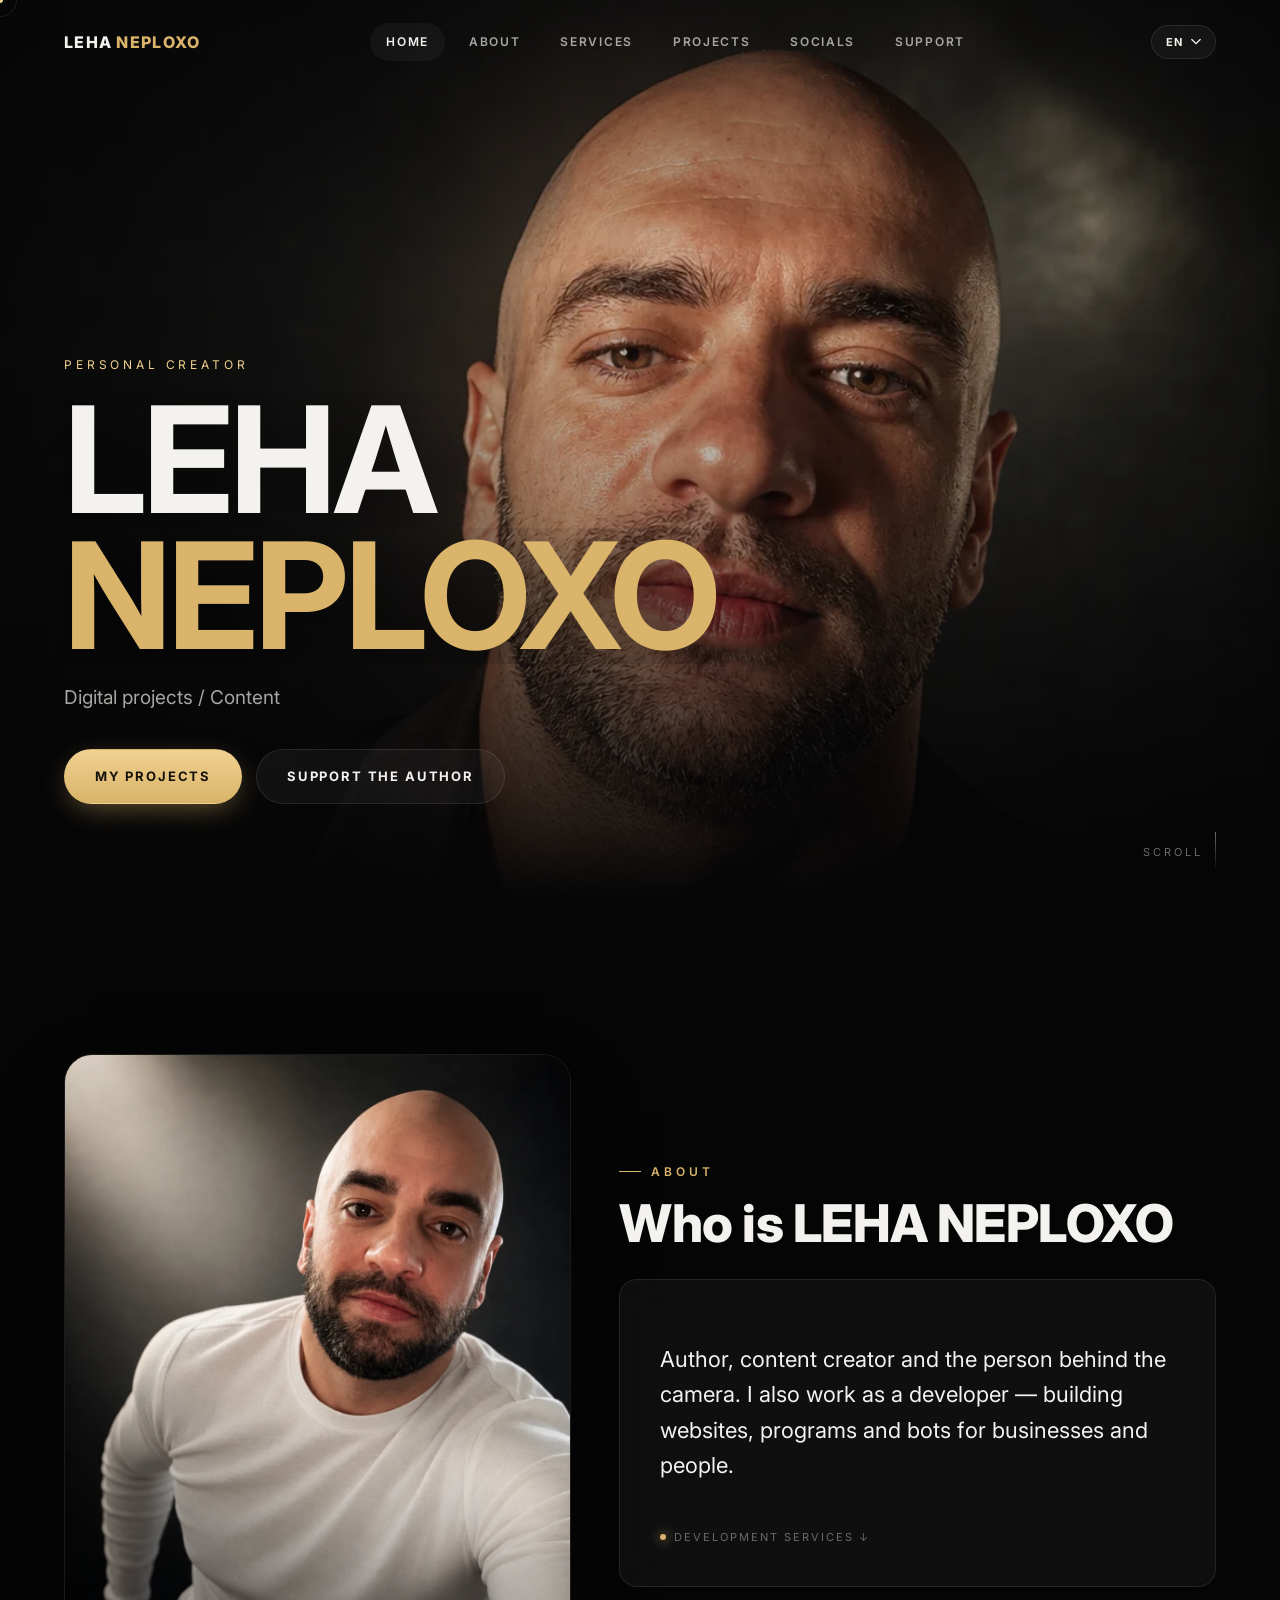
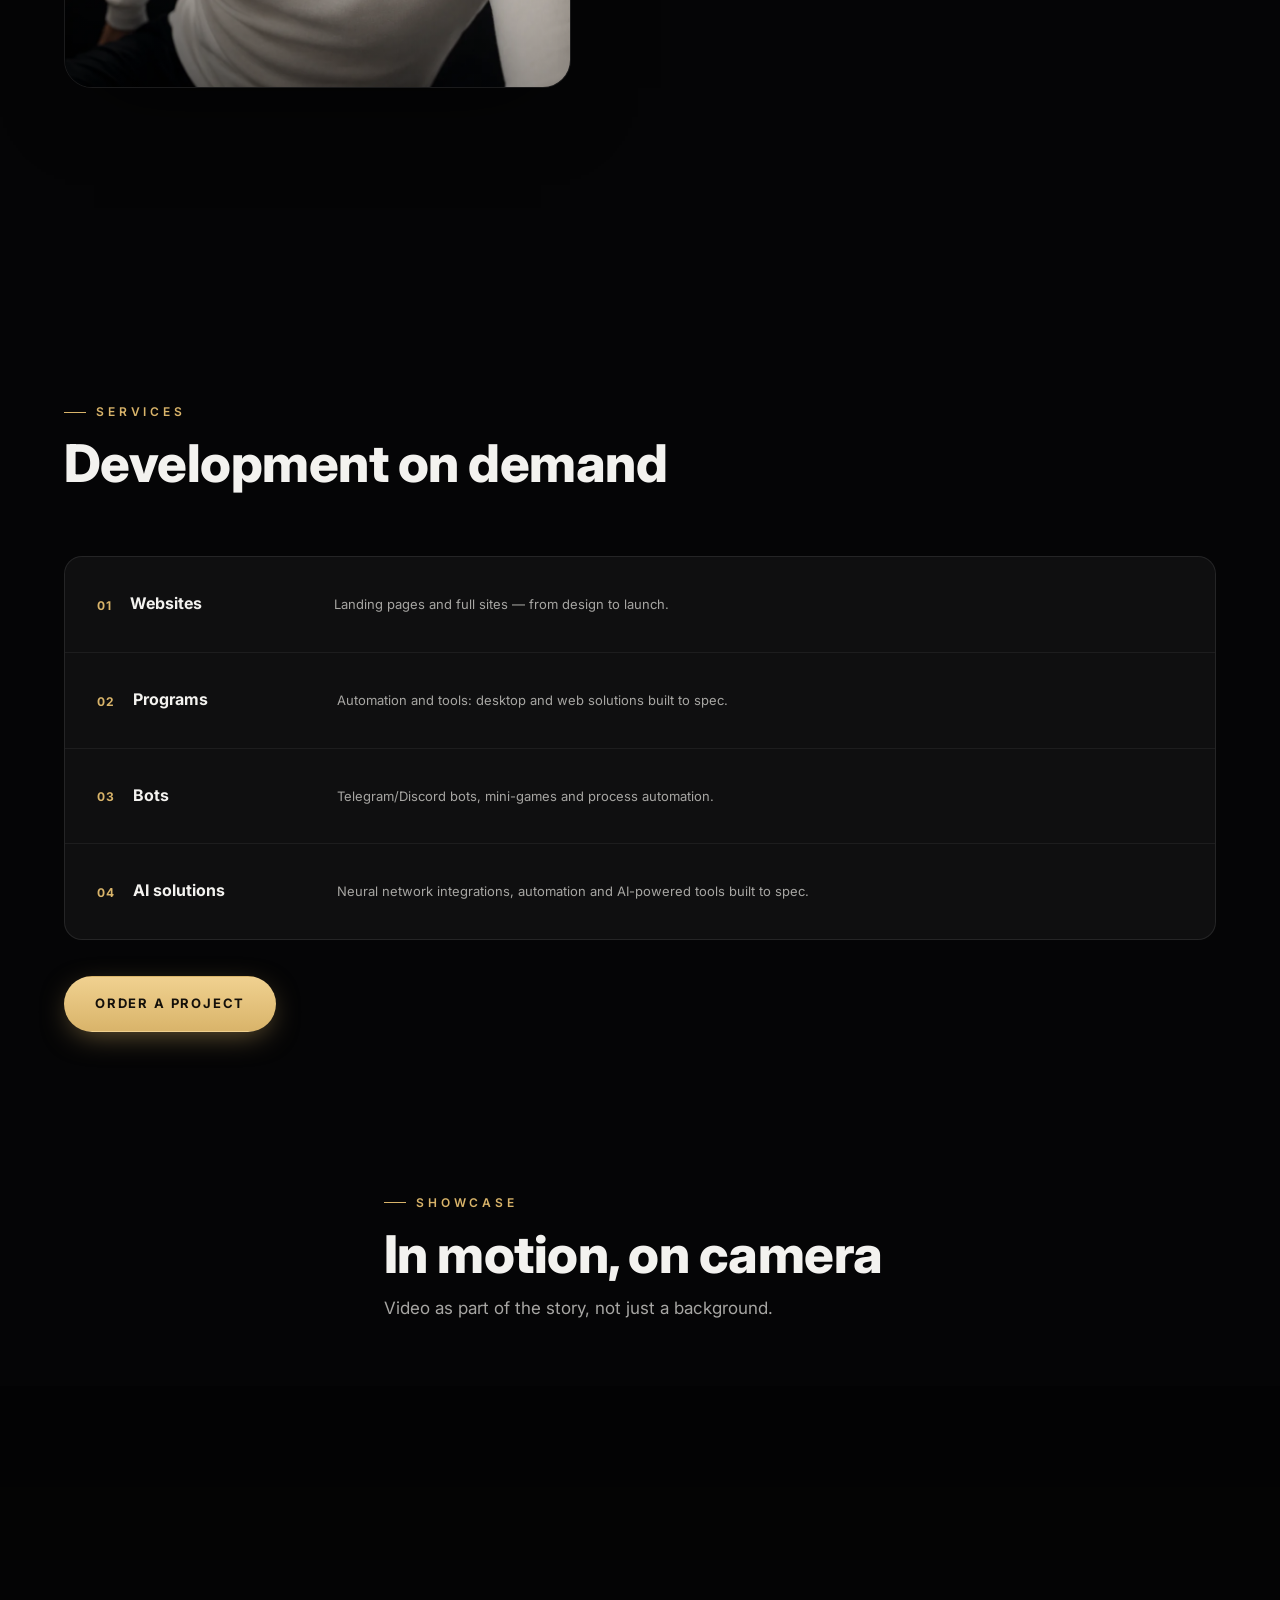
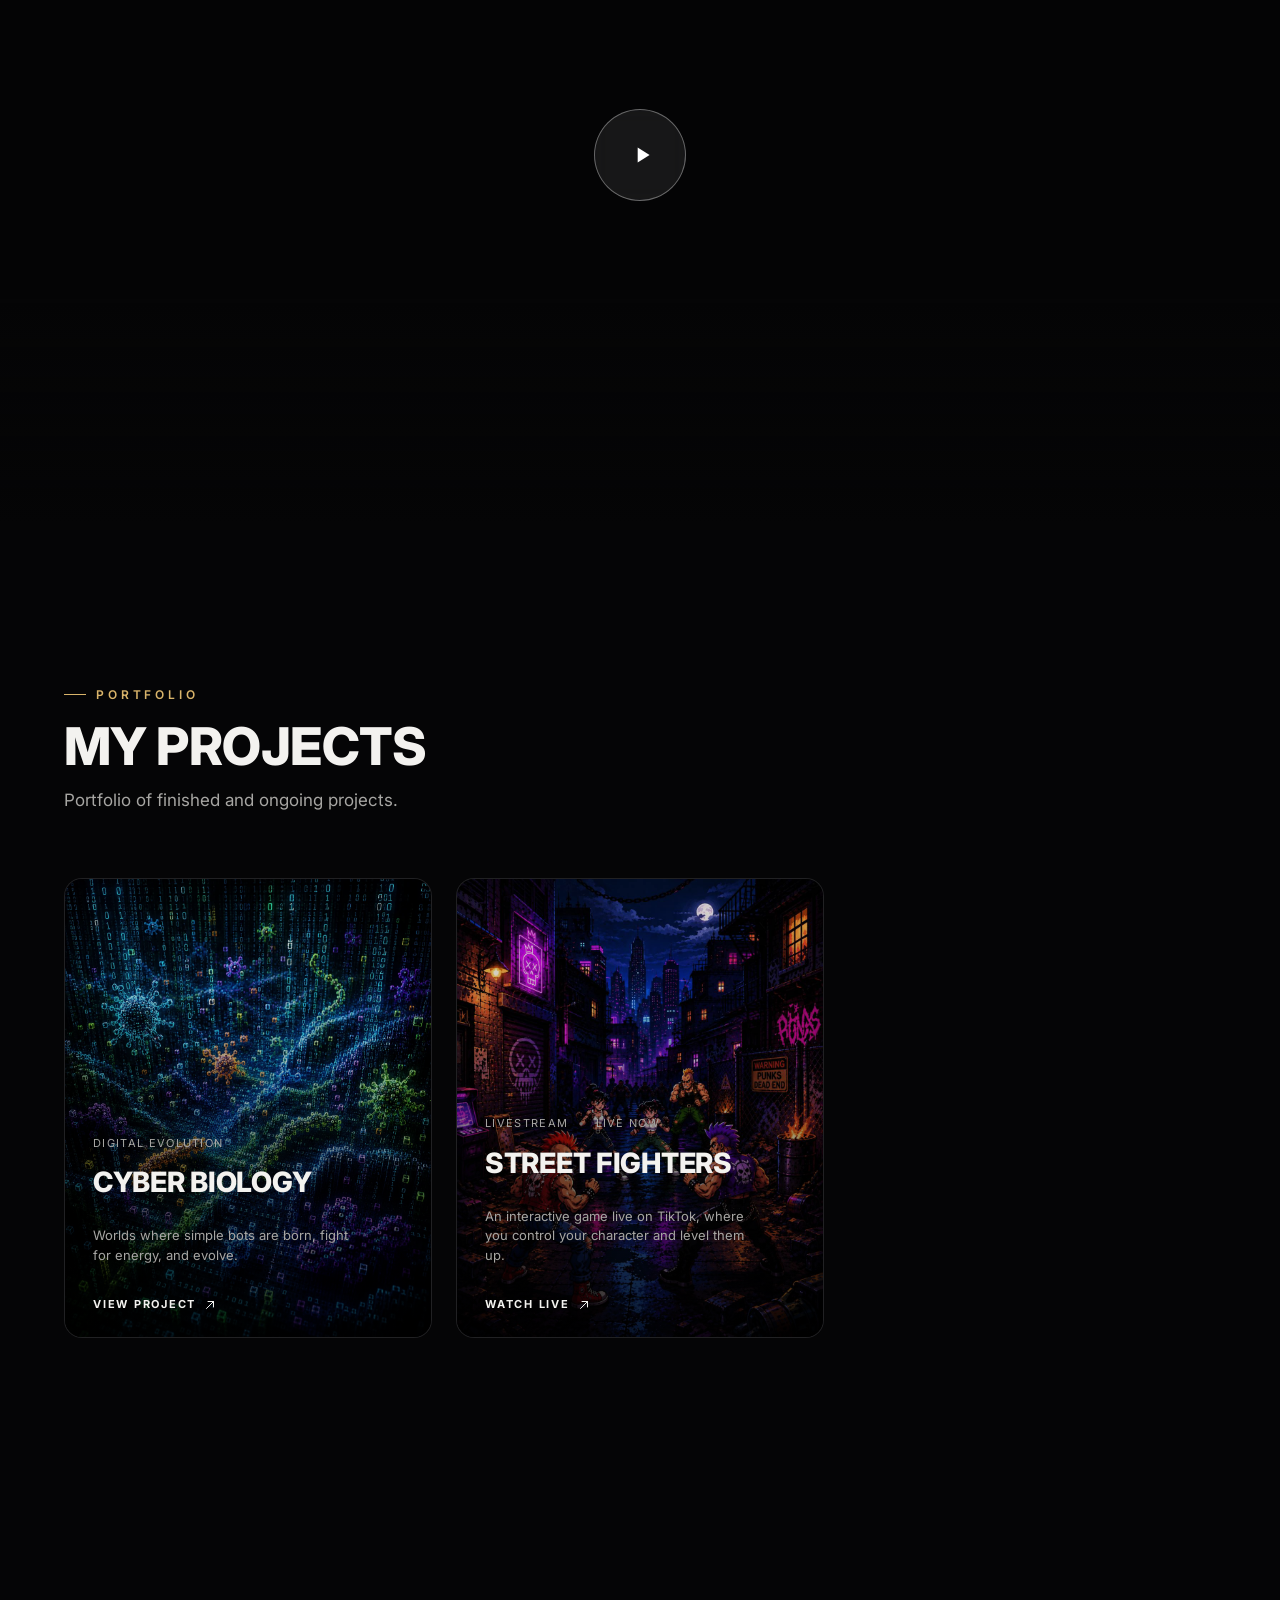
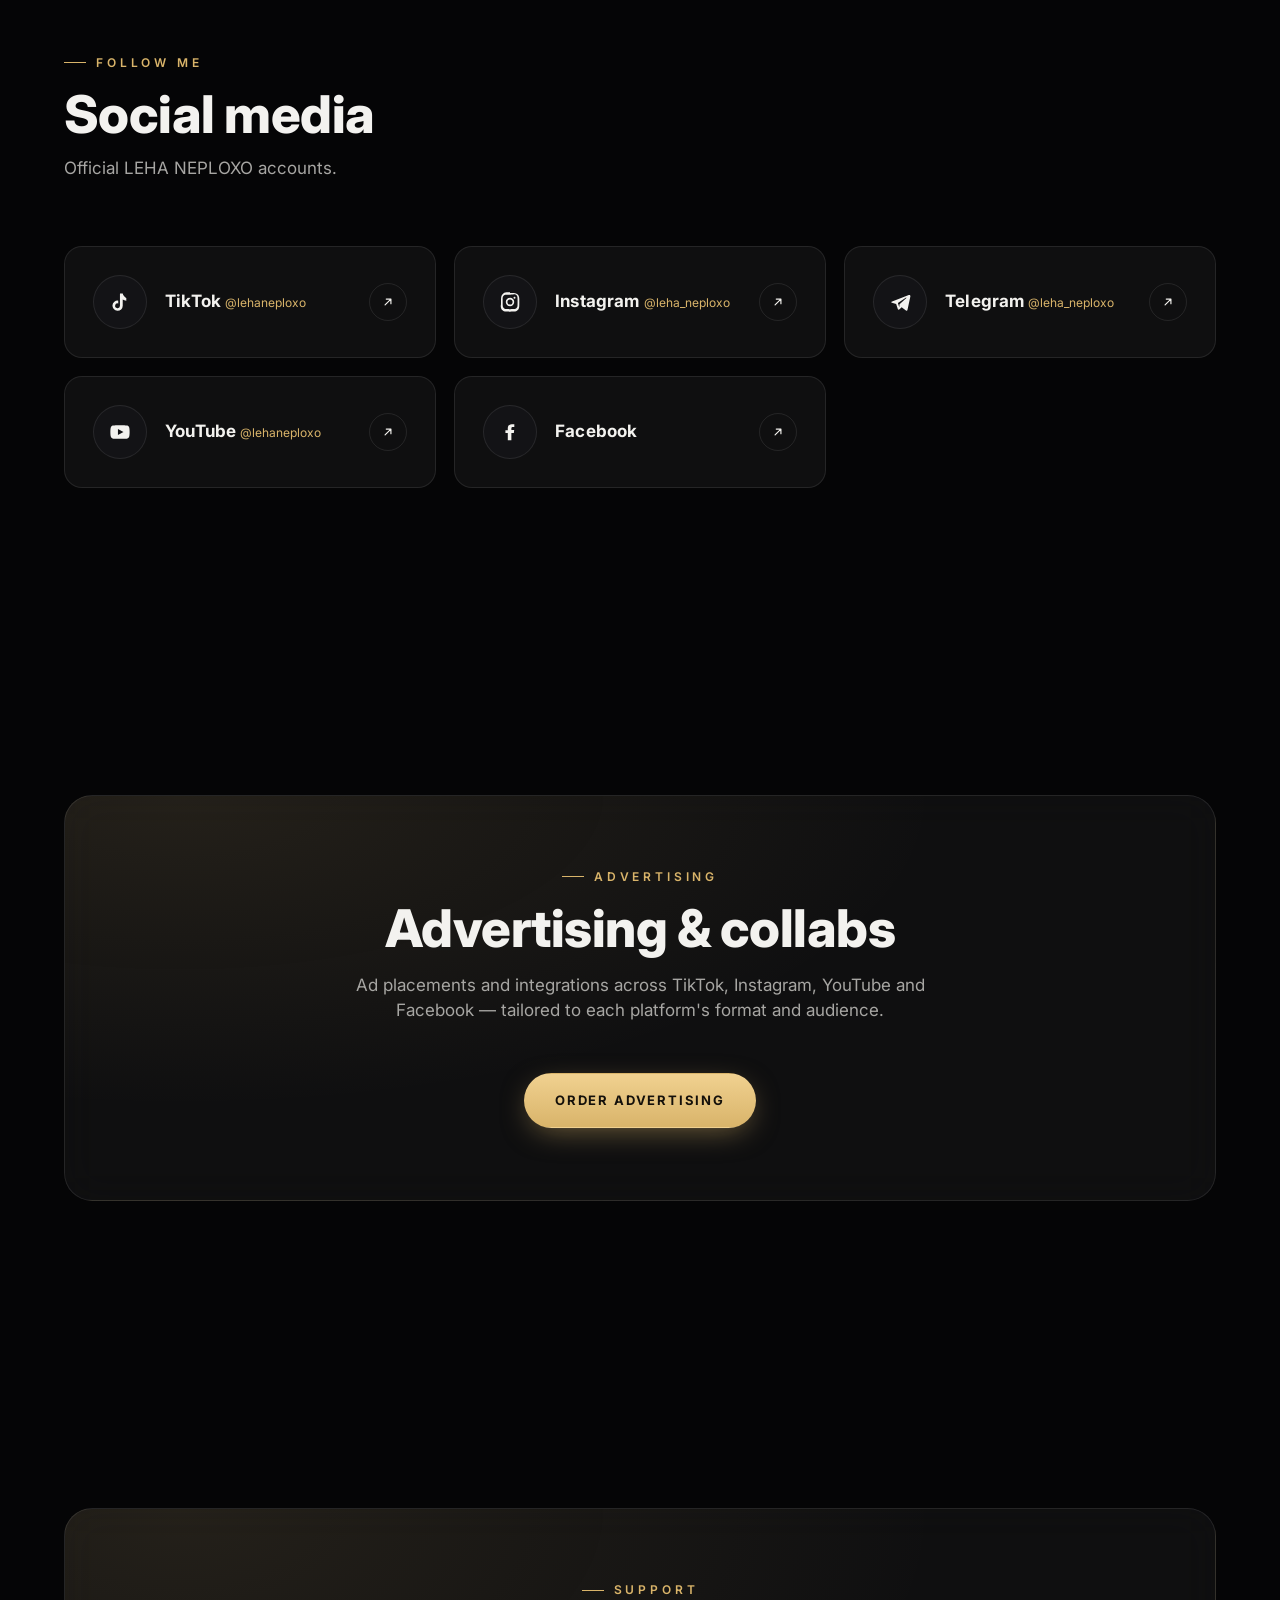
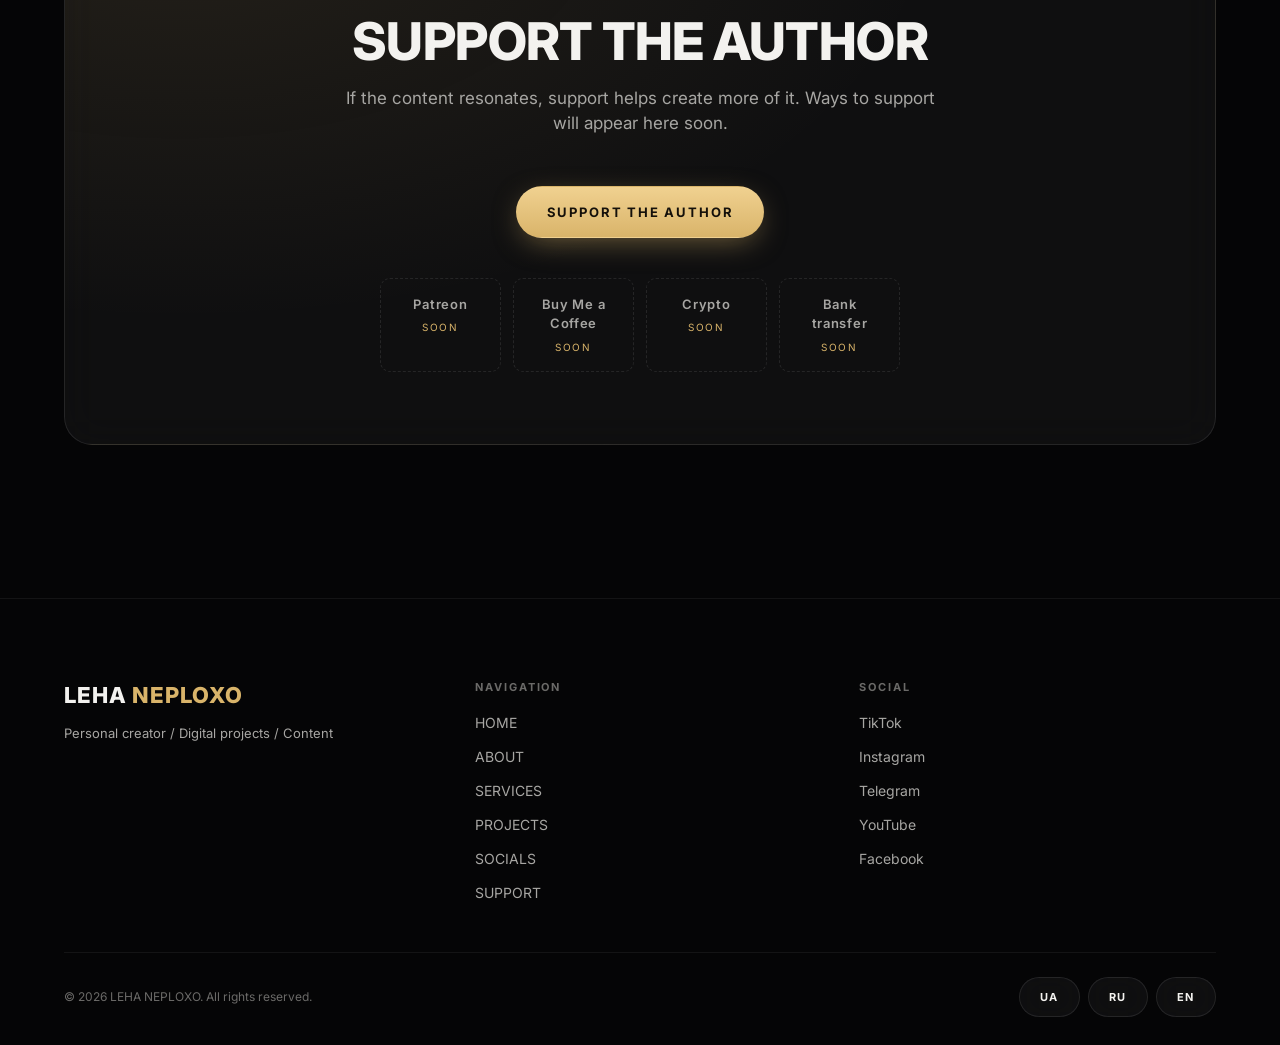
==== index.html @ 85ca8b2c "Add Facebook to socials, footer links, and advertising pitch Co-Authored-By: Claude Sonnet 5 <norepl" ====
<!DOCTYPE html>
<html lang="ru">
<head>
<meta charset="UTF-8">
<meta name="viewport" content="width=device-width, initial-scale=1, viewport-fit=cover">
<title>LEHA NEPLOXO — Personal creator & Web Developer</title>
<meta name="description" content="LEHA NEPLOXO — content creator and developer. Websites, programs, bots and AI solutions on demand.">
<meta name="theme-color" content="#050506">
<link rel="icon" href="data:image/svg+xml,%3Csvg xmlns='http://www.w3.org/2000/svg' viewBox='0 0 64 64'%3E%3Crect width='64' height='64' rx='14' fill='%23050506'/%3E%3Ctext x='32' y='42' font-family='Arial,sans-serif' font-weight='900' font-size='30' fill='%23d9b46a' text-anchor='middle'%3EL%3C/text%3E%3C/svg%3E">
<link rel="preconnect" href="https://fonts.googleapis.com">
<link rel="preconnect" href="https://fonts.gstatic.com" crossorigin>
<link rel="stylesheet" href="css/style.css">
</head>
<body class="no-scroll">

<div class="bg-ambient" aria-hidden="true"></div>
<div class="grain" aria-hidden="true"></div>

<div class="intro" aria-hidden="true">
  <div class="intro__mark">LEHA NEPLOXO</div>
  <div class="intro__tag" data-i18n="meta.introTag">Cinematic personal brand</div>
</div>

<div class="page-fade" aria-hidden="true"></div>

<!-- NAV -->
<header class="nav">
  <div class="wrap nav__row">
    <a href="#home" class="nav__logo">LEHA<span> </span><span style="color:var(--accent)">NEPLOXO</span></a>

    <nav class="nav__links" aria-label="Primary">
      <a href="#home" data-i18n="nav.home">HOME</a>
      <a href="#about" data-i18n="nav.about">ABOUT</a>
      <a href="#services" data-i18n="nav.services">SERVICES</a>
      <a href="#projects" data-i18n="nav.projects">PROJECTS</a>
      <a href="#socials" data-i18n="nav.socials">SOCIALS</a>
      <a href="#support" data-i18n="nav.support">SUPPORT</a>
    </nav>

    <div class="nav__right">
      <div class="lang-switch">
        <button class="lang-switch__btn" type="button" aria-haspopup="true">
          <span data-lang-current>RU</span>
          <svg viewBox="0 0 12 8" fill="none"><path d="M1 1l5 5 5-5" stroke="currentColor" stroke-width="1.6" stroke-linecap="round"/></svg>
        </button>
        <div class="lang-switch__menu" role="menu">
          <button type="button" data-lang="ua" role="menuitem">UA — Українська</button>
          <button type="button" data-lang="ru" role="menuitem">RU — Русский</button>
          <button type="button" data-lang="en" role="menuitem">EN — English</button>
        </div>
      </div>
      <button class="burger" type="button" aria-label="Menu" aria-expanded="false">
        <span></span><span></span><span></span>
      </button>
    </div>
  </div>
</header>

<!-- MOBILE MENU -->
<div class="mmenu" aria-hidden="true">
  <nav class="mmenu__links" aria-label="Mobile">
    <a href="#home" data-i18n="nav.home">HOME</a>
    <a href="#about" data-i18n="nav.about">ABOUT</a>
    <a href="#services" data-i18n="nav.services">SERVICES</a>
    <a href="#projects" data-i18n="nav.projects">PROJECTS</a>
    <a href="#socials" data-i18n="nav.socials">SOCIALS</a>
    <a href="#support" data-i18n="nav.support">SUPPORT</a>
  </nav>
  <div class="mmenu__foot">
    <button type="button" class="btn btn--ghost btn--sm" data-lang="ua">UA</button>
    <button type="button" class="btn btn--ghost btn--sm" data-lang="ru">RU</button>
    <button type="button" class="btn btn--ghost btn--sm" data-lang="en">EN</button>
  </div>
</div>

<main>

  <!-- HERO -->
  <section class="hero" id="home">
    <div class="hero__media">
      <img src="assets/img/portrait-hero.webp" alt="" data-i18n-attr="alt:hero.alt">
      <video data-bgvideo muted loop playsinline autoplay preload="auto" poster="assets/img/portrait-hero.webp">
        <source src="assets/video/hero-loop.mp4" type="video/mp4">
      </video>
      <div class="hero__scrim"></div>
    </div>
    <div class="hero__content wrap">
      <div class="hero__kicker" data-i18n="hero.kicker">Personal creator</div>
      <h1 class="hero__title">
        <span><b>LEHA</b></span><span><b>NEPLOXO</b></span>
      </h1>
      <p class="hero__subtitle" data-i18n="hero.subtitle">Digital projects / Content</p>
      <div class="hero__cta">
        <a href="#projects" class="btn btn--primary" data-i18n="hero.cta.primary">MY PROJECTS</a>
        <a href="#support" class="btn btn--ghost" data-i18n="hero.cta.secondary">SUPPORT THE AUTHOR</a>
      </div>
    </div>
    <div class="hero__scroll"><span data-i18n="hero.scroll">Scroll</span><i></i></div>
  </section>

  <!-- ABOUT -->
  <section class="section" id="about">
    <div class="wrap about__grid">
      <div class="about__frame" data-reveal="scale">
        <div class="about__glow" aria-hidden="true"></div>
        <img src="assets/img/portrait-about.webp" alt="" data-i18n-attr="alt:about.alt" loading="lazy">
      </div>
      <div data-reveal style="transition-delay:120ms">
        <div class="eyebrow" data-i18n="about.label">ABOUT</div>
        <h2 class="section-title" data-i18n="about.title">Who is LEHA NEPLOXO</h2>
        <div class="about__panel" style="margin-top:28px">
          <p class="about__intro" data-i18n="about.intro">—</p>
          <a class="about__note" href="#services" data-i18n="about.note">Development services ↓</a>
        </div>
      </div>
    </div>
  </section>

  <!-- SERVICES -->
  <section class="section" id="services">
    <div class="wrap">
      <div class="section-head" data-reveal>
        <div class="eyebrow" data-i18n="services.label">SERVICES</div>
        <h2 class="section-title" data-i18n="services.title">Development on demand</h2>
      </div>
      <div class="services__list" data-reveal>

        <div class="svc-row">
          <span class="svc-row__num">01</span>
          <div class="svc-row__body">
            <div class="svc-row__title" data-i18n="services.card1.title">Websites</div>
            <p class="svc-row__desc" data-i18n="services.card1.desc">Landing pages and full sites — from design to launch.</p>
          </div>
        </div>

        <div class="svc-row">
          <span class="svc-row__num">02</span>
          <div class="svc-row__body">
            <div class="svc-row__title" data-i18n="services.card2.title">Programs</div>
            <p class="svc-row__desc" data-i18n="services.card2.desc">Automation and tools: desktop and web solutions built to spec.</p>
          </div>
        </div>

        <div class="svc-row">
          <span class="svc-row__num">03</span>
          <div class="svc-row__body">
            <div class="svc-row__title" data-i18n="services.card3.title">Bots</div>
            <p class="svc-row__desc" data-i18n="services.card3.desc">Telegram/Discord bots, mini-games and process automation.</p>
          </div>
        </div>

        <div class="svc-row">
          <span class="svc-row__num">04</span>
          <div class="svc-row__body">
            <div class="svc-row__title" data-i18n="services.card4.title">AI solutions</div>
            <p class="svc-row__desc" data-i18n="services.card4.desc">Neural network integrations, automation and AI-powered tools built to spec.</p>
          </div>
        </div>

      </div>
      <div class="services__cta" data-reveal style="transition-delay:100ms">
        <a class="btn btn--primary" href="https://t.me/Alexseievitsh" target="_blank" rel="noopener" data-i18n="services.cta">Order a project</a>
      </div>
    </div>
  </section>

  <!-- SHOWCASE -->
  <section class="section showcase">
    <div class="wrap section-head" data-reveal>
      <div class="eyebrow" data-i18n="showcase.label">SHOWCASE</div>
      <h2 class="section-title" data-i18n="showcase.title">In motion, on camera</h2>
      <p class="section-sub" data-i18n="showcase.sub">Video as part of the story, not just a background.</p>
    </div>
    <div class="showcase__stage" data-reveal="scale">
      <video data-bgvideo muted loop playsinline autoplay preload="auto" poster="assets/img/lifestyle-car.webp">
        <source src="assets/video/showcase.mp4" type="video/mp4">
      </video>
      <div class="showcase__scrim"></div>
      <button class="showcase__play" type="button" data-open-video="assets/video/showcase.mp4" aria-label="Play fullscreen">
        <svg viewBox="0 0 24 24"><path d="M8 5v14l11-7z"/></svg>
      </button>
    </div>
  </section>

  <!-- PROJECTS -->
  <section class="section" id="projects">
    <div class="wrap">
      <div class="section-head" data-reveal>
        <div class="eyebrow" data-i18n="projects.label">PORTFOLIO</div>
        <h2 class="section-title" data-i18n="projects.title">MY PROJECTS</h2>
        <p class="section-sub" data-i18n="projects.sub">Space for projects that will appear here soon.</p>
      </div>
      <div class="projects__grid" data-projects-grid></div>
    </div>
  </section>

  <!-- SOCIALS -->
  <section class="section" id="socials">
    <div class="wrap">
      <div class="section-head" data-reveal>
        <div class="eyebrow" data-i18n="socials.label">FOLLOW ME</div>
        <h2 class="section-title" data-i18n="socials.title">Social media</h2>
        <p class="section-sub" data-i18n="socials.sub">Official LEHA NEPLOXO accounts.</p>
      </div>
      <div class="socials__grid">

        <a class="scard" href="https://www.tiktok.com/@lehaneploxo" target="_blank" rel="noopener" data-reveal data-cursor-hover>
          <span class="scard__icon">
            <svg viewBox="0 0 24 24"><path d="M16.6 5.82c-.9-.78-1.5-1.9-1.63-3.13h-3.02v13.4a2.63 2.63 0 1 1-1.86-2.52V10.5a5.6 5.6 0 1 0 4.88 5.55V9.4a6.7 6.7 0 0 0 3.9 1.24V7.6a3.9 3.9 0 0 1-2.27-1.78Z"/></svg>
          </span>
          <span class="scard__body">
            <span class="scard__name">TikTok</span>
            <span class="scard__handle">@lehaneploxo</span>
          </span>
          <span class="scard__arrow"><svg viewBox="0 0 24 24" fill="none"><path d="M7 17L17 7M17 7H9M17 7V15" stroke="currentColor" stroke-width="2" stroke-linecap="round" stroke-linejoin="round"/></svg></span>
        </a>

        <a class="scard" href="https://www.instagram.com/leha_neploxo" target="_blank" rel="noopener" data-reveal style="transition-delay:100ms" data-cursor-hover>
          <span class="scard__icon">
            <svg viewBox="0 0 24 24"><path d="M12 2.2c2.7 0 3 0 4.12.06 1.1.05 1.85.23 2.5.48.68.26 1.25.62 1.82 1.19.57.57.93 1.14 1.19 1.82.25.65.43 1.4.48 2.5.06 1.12.06 1.42.06 4.12s0 3-.06 4.12c-.05 1.1-.23 1.85-.48 2.5a5.06 5.06 0 0 1-1.19 1.82 5.06 5.06 0 0 1-1.82 1.19c-.65.25-1.4.43-2.5.48-1.12.06-1.42.06-4.12.06s-3 0-4.12-.06c-1.1-.05-1.85-.23-2.5-.48a5.06 5.06 0 0 1-1.82-1.19 5.06 5.06 0 0 1-1.19-1.82c-.25-.65-.43-1.4-.48-2.5C2.2 15 2.2 14.7 2.2 12s0-3 .06-4.12c.05-1.1.23-1.85.48-2.5.26-.68.62-1.25 1.19-1.82A5.06 5.06 0 0 1 5.75 1.87c.65-.25 1.4-.43 2.5-.48C9.37 1.33 9.7 1.33 12 1.33Zm0 1.8c-2.67 0-2.98 0-4.03.06-.96.04-1.48.2-1.83.34-.46.18-.79.39-1.13.74-.35.34-.56.67-.74 1.13-.14.35-.3.87-.34 1.83C4 8.35 4 8.66 4 11.33v.34c0 2.67 0 2.98.06 4.03.04.96.2 1.48.34 1.83.18.46.39.79.74 1.13.34.35.67.56 1.13.74.35.14.87.3 1.83.34 1.05.05 1.36.06 4.03.06s2.98 0 4.03-.06c.96-.04 1.48-.2 1.83-.34.46-.18.79-.39 1.13-.74.35-.34.56-.67.74-1.13.14-.35.3-.87.34-1.83.05-1.05.06-1.36.06-4.03s0-2.98-.06-4.03c-.04-.96-.2-1.48-.34-1.83a2.9 2.9 0 0 0-.74-1.13 2.9 2.9 0 0 0-1.13-.74c-.35-.14-.87-.3-1.83-.34C14.98 4 14.67 4 12 4Zm0 3.4a4.6 4.6 0 1 1 0 9.2 4.6 4.6 0 0 1 0-9.2Zm0 1.8a2.8 2.8 0 1 0 0 5.6 2.8 2.8 0 0 0 0-5.6Zm4.8-2.9a1.08 1.08 0 1 1 0 2.15 1.08 1.08 0 0 1 0-2.15Z"/></svg>
          </span>
          <span class="scard__body">
            <span class="scard__name">Instagram</span>
            <span class="scard__handle">@leha_neploxo</span>
          </span>
          <span class="scard__arrow"><svg viewBox="0 0 24 24" fill="none"><path d="M7 17L17 7M17 7H9M17 7V15" stroke="currentColor" stroke-width="2" stroke-linecap="round" stroke-linejoin="round"/></svg></span>
        </a>

        <a class="scard" href="https://t.me/leha_neploxo" target="_blank" rel="noopener" data-reveal style="transition-delay:200ms" data-cursor-hover>
          <span class="scard__icon">
            <svg viewBox="0 0 24 24"><path d="M21.6 4.3 3.4 11.4c-1.2.5-1.2 1.2-.2 1.5l4.6 1.4 1.8 5.4c.2.6.4.8.9.8s.7-.2 1-.5l2.3-2.2 4.7 3.5c.9.5 1.5.2 1.7-.8l3.1-14.5c.3-1.3-.4-1.9-1.7-1.7Zm-2.6 3.4-7.5 6.8-.3 3.1-1.5-4.4 9-6 .3.5Z"/></svg>
          </span>
          <span class="scard__body">
            <span class="scard__name">Telegram</span>
            <span class="scard__handle">@leha_neploxo</span>
          </span>
          <span class="scard__arrow"><svg viewBox="0 0 24 24" fill="none"><path d="M7 17L17 7M17 7H9M17 7V15" stroke="currentColor" stroke-width="2" stroke-linecap="round" stroke-linejoin="round"/></svg></span>
        </a>

        <a class="scard" href="https://www.youtube.com/@lehaneploxo" target="_blank" rel="noopener" data-reveal style="transition-delay:300ms" data-cursor-hover>
          <span class="scard__icon">
            <svg viewBox="0 0 24 24"><path d="M22.5 12s0-3.35-.43-4.96a2.86 2.86 0 0 0-2-2.02C18.44 4.6 12 4.6 12 4.6s-6.44 0-8.07.42a2.86 2.86 0 0 0-2 2.02C1.5 8.65 1.5 12 1.5 12s0 3.35.43 4.96a2.86 2.86 0 0 0 2 2.02c1.63.42 8.07.42 8.07.42s6.44 0 8.07-.42a2.86 2.86 0 0 0 2-2.02c.43-1.61.43-4.96.43-4.96ZM9.75 15.4V8.6L15.8 12l-6.05 3.4Z"/></svg>
          </span>
          <span class="scard__body">
            <span class="scard__name">YouTube</span>
            <span class="scard__handle">@lehaneploxo</span>
          </span>
          <span class="scard__arrow"><svg viewBox="0 0 24 24" fill="none"><path d="M7 17L17 7M17 7H9M17 7V15" stroke="currentColor" stroke-width="2" stroke-linecap="round" stroke-linejoin="round"/></svg></span>
        </a>

        <a class="scard" href="https://www.facebook.com/share/1DMmjqtWmZ/?mibextid=wwXIfr" target="_blank" rel="noopener" data-reveal style="transition-delay:400ms" data-cursor-hover>
          <span class="scard__icon">
            <svg viewBox="0 0 24 24"><path d="M13.5 21v-8.02h2.69l.4-3.12h-3.09V7.94c0-.9.25-1.52 1.55-1.52h1.65V3.63A22 22 0 0 0 13.9 3.5c-2.55 0-4.3 1.56-4.3 4.42v2.14H7v3.12h2.6V21h3.9Z"/></svg>
          </span>
          <span class="scard__body">
            <span class="scard__name">Facebook</span>
          </span>
          <span class="scard__arrow"><svg viewBox="0 0 24 24" fill="none"><path d="M7 17L17 7M17 7H9M17 7V15" stroke="currentColor" stroke-width="2" stroke-linecap="round" stroke-linejoin="round"/></svg></span>
        </a>

      </div>
    </div>
  </section>

  <!-- ADVERTISING -->
  <section class="section" id="advertising">
    <div class="wrap">
      <div class="support__panel" data-reveal="scale">
        <div class="eyebrow" data-i18n="ads.label">ADVERTISING</div>
        <h2 class="section-title" data-i18n="ads.title">Advertising & collabs</h2>
        <p class="support__text" data-i18n="ads.text">—</p>
        <a class="btn btn--primary" style="margin-top:32px" href="https://t.me/Alexseievitsh" target="_blank" rel="noopener" data-i18n="ads.cta">Order advertising</a>
      </div>
    </div>
  </section>

  <!-- SUPPORT -->
  <section class="section" id="support">
    <div class="wrap">
      <div class="support__panel" data-reveal="scale">
        <div class="eyebrow" data-i18n="support.label">SUPPORT</div>
        <h2 class="section-title" data-i18n="support.title">SUPPORT THE AUTHOR</h2>
        <p class="support__text" data-i18n="support.text">—</p>
        <button type="button" class="btn btn--primary" style="margin-top:32px" data-support-cta data-i18n="support.cta">SUPPORT THE AUTHOR</button>

        <div class="support__methods">
          <div class="smethod"><b>Patreon</b><span data-i18n="support.soon">Soon</span></div>
          <div class="smethod"><b>Buy Me a Coffee</b><span data-i18n="support.soon">Soon</span></div>
          <div class="smethod"><b data-i18n="support.methods.crypto">Crypto</b><span data-i18n="support.soon">Soon</span></div>
          <div class="smethod"><b data-i18n="support.methods.bank">Bank transfer</b><span data-i18n="support.soon">Soon</span></div>
        </div>
      </div>
    </div>
  </section>

</main>

<!-- FOOTER -->
<footer class="footer">
  <div class="wrap">
    <div class="footer__top">
      <div class="footer__brand">
        <div class="footer__logo">LEHA<span> NEPLOXO</span></div>
        <p class="footer__tag" data-i18n="footer.tagline">Personal creator / Digital projects / Content</p>
      </div>
      <div class="footer__cols">
        <div class="footer__col">
          <h4 data-i18n="footer.nav">Navigation</h4>
          <ul>
            <li><a href="#home" data-i18n="nav.home">HOME</a></li>
            <li><a href="#about" data-i18n="nav.about">ABOUT</a></li>
            <li><a href="#services" data-i18n="nav.services">SERVICES</a></li>
            <li><a href="#projects" data-i18n="nav.projects">PROJECTS</a></li>
            <li><a href="#socials" data-i18n="nav.socials">SOCIALS</a></li>
            <li><a href="#support" data-i18n="nav.support">SUPPORT</a></li>
          </ul>
        </div>
        <div class="footer__col">
          <h4 data-i18n="footer.social">Social</h4>
          <ul>
            <li><a href="https://www.tiktok.com/@lehaneploxo" target="_blank" rel="noopener">TikTok</a></li>
            <li><a href="https://www.instagram.com/leha_neploxo" target="_blank" rel="noopener">Instagram</a></li>
            <li><a href="https://t.me/leha_neploxo" target="_blank" rel="noopener">Telegram</a></li>
            <li><a href="https://www.youtube.com/@lehaneploxo" target="_blank" rel="noopener">YouTube</a></li>
            <li><a href="https://www.facebook.com/share/1DMmjqtWmZ/?mibextid=wwXIfr" target="_blank" rel="noopener">Facebook</a></li>
          </ul>
        </div>
      </div>
    </div>
    <div class="footer__bottom">
      <span>&copy; <span data-year>2026</span> LEHA NEPLOXO. <span data-i18n="footer.rights">All rights reserved.</span></span>
      <div style="display:flex;gap:8px">
        <button type="button" class="btn btn--ghost btn--sm" data-lang="ua">UA</button>
        <button type="button" class="btn btn--ghost btn--sm" data-lang="ru">RU</button>
        <button type="button" class="btn btn--ghost btn--sm" data-lang="en">EN</button>
      </div>
    </div>
  </div>
</footer>

<!-- LIGHTBOX -->
<div class="lightbox" aria-hidden="true">
  <button class="lightbox__close" type="button" aria-label="Close">
    <svg viewBox="0 0 24 24" fill="none"><path d="M5 5l14 14M19 5L5 19" stroke="currentColor" stroke-width="2" stroke-linecap="round"/></svg>
  </button>
  <video controls playsinline></video>
</div>

<div class="toast" role="status" aria-live="polite"></div>

<script src="js/data.js"></script>
<script src="js/main.js"></script>
<script src="js/projects.js"></script>
</body>
</html>
---- css/style.css ----
/* ==========================================================================
   LEHA NEPLOXO — Dark glossy cinematic premium
   ========================================================================== */

@import url('https://fonts.googleapis.com/css2?family=Inter:wght@300;400;500;600;700;800;900&display=swap');

:root {
  --bg: #050506;
  --bg-elev: #0b0b0d;
  --bg-elev-2: #131316;
  --panel: rgba(255, 255, 255, 0.045);
  --panel-strong: rgba(255, 255, 255, 0.08);
  --border: rgba(255, 255, 255, 0.09);
  --border-soft: rgba(255, 255, 255, 0.06);
  --text: #f3f2ef;
  --text-dim: #a7a6a3;
  --text-faint: #6b6a68;
  --accent: #d9b46a;
  --accent-bright: #f0d190;
  --accent-dim: rgba(217, 180, 106, 0.35);
  --glow: rgba(217, 180, 106, 0.18);
  --radius-l: 28px;
  --radius-m: 18px;
  --radius-s: 10px;
  --ease: cubic-bezier(.16, 1, .3, 1);
  --ease-soft: cubic-bezier(.4, 0, .2, 1);
  --dur-s: .35s;
  --dur-m: .7s;
  --dur-l: 1.1s;
  --container: 1320px;
  --edge: clamp(20px, 5vw, 64px);
  --nav-h: 76px;
}

* { box-sizing: border-box; }
html { -webkit-tap-highlight-color: transparent; }

html, body {
  background: var(--bg);
  color: var(--text);
  scroll-behavior: smooth;
}

body {
  margin: 0;
  font-family: 'Inter', -apple-system, BlinkMacSystemFont, 'Segoe UI', sans-serif;
  font-weight: 400;
  line-height: 1.5;
  overflow-x: hidden;
  -webkit-font-smoothing: antialiased;
  text-rendering: optimizeLegibility;
}

body.no-scroll { overflow: hidden; height: 100%; }

img, video { max-width: 100%; display: block; }

a { color: inherit; text-decoration: none; }

ul { list-style: none; margin: 0; padding: 0; }

button { font-family: inherit; cursor: pointer; }

::selection { background: var(--accent-dim); color: #fff; }

/* Background ambience -------------------------------------------------- */

.bg-ambient {
  position: fixed;
  inset: 0;
  z-index: 0;
  pointer-events: none;
  background:
    radial-gradient(60vw 40vw at 85% -5%, rgba(217, 180, 106, 0.10), transparent 60%),
    radial-gradient(50vw 40vw at -10% 30%, rgba(120, 130, 255, 0.05), transparent 60%),
    radial-gradient(40vw 30vw at 50% 100%, rgba(217, 180, 106, 0.06), transparent 60%);
}

.grain {
  position: fixed;
  inset: 0;
  z-index: 1;
  pointer-events: none;
  opacity: 0.035;
  mix-blend-mode: overlay;
  background-image: url("data:image/svg+xml,%3Csvg xmlns='http://www.w3.org/2000/svg' width='120' height='120'%3E%3Cfilter id='n'%3E%3CfeTurbulence type='fractalNoise' baseFrequency='0.9' numOctaves='2' stitchTiles='stitch'/%3E%3C/filter%3E%3Crect width='100%25' height='100%25' filter='url(%23n)'/%3E%3C/svg%3E");
}

/* Custom cursor (desktop only) ------------------------------------------ */

.cursor-dot, .cursor-ring {
  position: fixed;
  top: 0; left: 0;
  pointer-events: none;
  z-index: 9999;
  border-radius: 50%;
  transform: translate(-50%, -50%);
  will-change: transform;
}
.cursor-dot { width: 6px; height: 6px; background: var(--accent-bright); }
.cursor-ring {
  width: 34px; height: 34px;
  border: 1px solid var(--border);
  transition: width var(--dur-s) var(--ease), height var(--dur-s) var(--ease),
              border-color var(--dur-s) var(--ease), background var(--dur-s) var(--ease);
}
.cursor-ring.is-hover {
  width: 56px; height: 56px;
  border-color: var(--accent-dim);
  background: rgba(217, 180, 106, 0.06);
}
@media (hover: none), (pointer: coarse) {
  .cursor-dot, .cursor-ring { display: none; }
}

/* Intro loader ------------------------------------------------------------ */

.intro {
  position: fixed;
  inset: 0;
  z-index: 10000;
  background: var(--bg);
  display: flex;
  align-items: center;
  justify-content: center;
  transition: opacity var(--dur-l) var(--ease), visibility var(--dur-l) var(--ease);
}
.intro__mark {
  font-weight: 800;
  letter-spacing: 0.12em;
  font-size: clamp(28px, 6vw, 56px);
  opacity: 0;
  transform: translateY(14px);
  animation: introIn 1.1s var(--ease) .15s forwards, introOut .6s var(--ease) 1.7s forwards;
}
.intro__tag {
  position: absolute;
  bottom: 12%;
  font-size: 11px;
  letter-spacing: 0.3em;
  text-transform: uppercase;
  color: var(--text-faint);
  opacity: 0;
  animation: introIn .8s var(--ease) .5s forwards, introOut .5s var(--ease) 1.6s forwards;
}
@keyframes introIn { to { opacity: 1; transform: translateY(0); } }
@keyframes introOut { to { opacity: 0; transform: translateY(-10px); } }
.intro.is-done { opacity: 0; visibility: hidden; }
@media (prefers-reduced-motion: reduce) {
  .intro { transition: opacity .3s linear; }
  .intro__mark, .intro__tag { animation: none; opacity: 1; transform: none; }
}

/* Page transition overlay -------------------------------------------------- */

.page-fade {
  position: fixed;
  inset: 0;
  z-index: 9998;
  background: var(--bg);
  opacity: 0;
  pointer-events: none;
  transition: opacity .45s var(--ease-soft);
}
.page-fade.is-active { opacity: 1; pointer-events: all; }

/* Layout helpers ------------------------------------------------------- */

.wrap { max-width: var(--container); margin-inline: auto; padding-inline: var(--edge); }
main { position: relative; z-index: 2; }
.section { padding-block: clamp(72px, 12vw, 160px); position: relative; }
.section-head { max-width: 640px; margin-bottom: clamp(32px, 6vw, 64px); }
.eyebrow {
  display: inline-flex;
  align-items: center;
  gap: 10px;
  font-size: 12px;
  letter-spacing: 0.32em;
  text-transform: uppercase;
  color: var(--accent);
  font-weight: 600;
  margin: 0 0 16px;
}
.eyebrow::before {
  content: "";
  width: 22px; height: 1px;
  background: var(--accent);
  display: inline-block;
}
h1, h2, h3 { margin: 0; font-weight: 800; letter-spacing: -0.01em; }
.section-title {
  font-size: clamp(30px, 4.4vw, 52px);
  line-height: 1.05;
}
.section-sub {
  margin-top: 14px;
  color: var(--text-dim);
  font-size: clamp(14px, 1.4vw, 17px);
  max-width: 46ch;
}

/* Reveal-on-scroll -------------------------------------------------------- */

[data-reveal] {
  opacity: 0;
  transform: translateY(28px);
  transition: opacity .9s var(--ease), transform .9s var(--ease);
}
[data-reveal].is-visible { opacity: 1; transform: translateY(0); }
[data-reveal="fade"] { transform: none; }
[data-reveal="scale"] { transform: scale(.94); }
[data-reveal="scale"].is-visible { transform: scale(1); }
@media (prefers-reduced-motion: reduce) {
  [data-reveal] { opacity: 1 !important; transform: none !important; transition: none !important; }
}
.reduce-fx [data-reveal] { transition-duration: .4s; }

/* Buttons ------------------------------------------------------------- */

.btn {
  --btn-bg: var(--panel);
  position: relative;
  display: inline-flex;
  align-items: center;
  justify-content: center;
  gap: 10px;
  padding: 17px 30px;
  border-radius: 999px;
  font-size: 13px;
  font-weight: 700;
  letter-spacing: 0.14em;
  text-transform: uppercase;
  border: 1px solid var(--border);
  background: var(--btn-bg);
  color: var(--text);
  backdrop-filter: blur(16px);
  -webkit-backdrop-filter: blur(16px);
  overflow: hidden;
  transition: transform .5s var(--ease), border-color .4s var(--ease), background .4s var(--ease), box-shadow .4s var(--ease);
  isolation: isolate;
}
.btn::before {
  content: "";
  position: absolute; inset: 0;
  background: linear-gradient(120deg, transparent, rgba(255,255,255,.16), transparent);
  transform: translateX(-120%);
  transition: transform .7s var(--ease);
  z-index: -1;
}
.btn:hover::before { transform: translateX(120%); }
.btn:hover { transform: translateY(-2px); border-color: var(--border-soft); }
.btn:active { transform: translateY(0) scale(.98); }

.btn--primary {
  background: linear-gradient(180deg, var(--accent-bright), var(--accent));
  color: #14100a;
  border-color: transparent;
  box-shadow: 0 8px 30px -8px rgba(217, 180, 106, 0.55);
}
.btn--primary:hover { box-shadow: 0 12px 40px -6px rgba(217, 180, 106, 0.7); }

.btn--ghost:hover { background: var(--panel-strong); }

.btn--sm { padding: 12px 20px; font-size: 11px; }

/* Nav ------------------------------------------------------------------- */

.nav {
  position: fixed;
  top: 0; left: 0; right: 0;
  z-index: 500;
  height: var(--nav-h);
  display: flex;
  align-items: center;
  transition: background .5s var(--ease-soft), border-color .5s var(--ease-soft), height .4s var(--ease-soft);
  border-bottom: 1px solid transparent;
}
.nav.is-scrolled {
  background: rgba(5, 5, 6, 0.7);
  backdrop-filter: blur(18px);
  -webkit-backdrop-filter: blur(18px);
  border-color: var(--border-soft);
}
.nav__row {
  width: 100%;
  display: flex;
  align-items: center;
  justify-content: space-between;
  gap: 24px;
}
.nav__logo {
  font-weight: 800;
  letter-spacing: 0.08em;
  font-size: 16px;
  white-space: nowrap;
}
.nav__logo span { color: var(--accent); }
.nav__links {
  display: none;
  align-items: center;
  gap: 8px;
}
.nav__links a {
  position: relative;
  padding: 10px 16px;
  font-size: 12px;
  font-weight: 600;
  letter-spacing: 0.14em;
  color: var(--text-dim);
  border-radius: 999px;
  transition: color .35s var(--ease), background .35s var(--ease);
}
.nav__links a:hover, .nav__links a.is-active { color: var(--text); background: var(--panel); }
.nav__right { display: flex; align-items: center; gap: 10px; }

.lang-switch { position: relative; display: inline-flex; }
.lang-switch__btn {
  display: inline-flex; align-items: center; gap: 8px;
  padding: 9px 14px;
  border-radius: 999px;
  border: 1px solid var(--border);
  background: var(--panel);
  color: var(--text);
  font-size: 11px;
  font-weight: 700;
  letter-spacing: 0.1em;
}
.lang-switch__btn svg { width: 10px; height: 10px; transition: transform .3s var(--ease); }
.lang-switch.is-open .lang-switch__btn svg { transform: rotate(180deg); }
.lang-switch__menu {
  position: absolute;
  top: calc(100% + 8px);
  right: 0;
  min-width: 130px;
  padding: 6px;
  border-radius: var(--radius-s);
  border: 1px solid var(--border);
  background: rgba(11, 11, 13, 0.92);
  backdrop-filter: blur(20px);
  -webkit-backdrop-filter: blur(20px);
  opacity: 0;
  transform: translateY(-6px) scale(.98);
  pointer-events: none;
  transition: opacity .25s var(--ease), transform .25s var(--ease);
  box-shadow: 0 20px 40px -12px rgba(0,0,0,.6);
}
.lang-switch.is-open .lang-switch__menu { opacity: 1; transform: translateY(0) scale(1); pointer-events: all; }
.lang-switch__menu button {
  display: flex; width: 100%; align-items: center; justify-content: space-between;
  padding: 9px 10px; border: 0; background: transparent; color: var(--text-dim);
  border-radius: 8px; font-size: 12px; font-weight: 600; letter-spacing: .06em;
}
.lang-switch__menu button:hover { background: var(--panel); color: var(--text); }
.lang-switch__menu button.is-active { color: var(--accent); }

.burger {
  display: inline-flex;
  flex-direction: column;
  gap: 5px;
  width: 42px; height: 42px;
  align-items: center; justify-content: center;
  border-radius: 50%;
  border: 1px solid var(--border);
  background: var(--panel);
}
.burger span { width: 16px; height: 1.5px; background: var(--text); transition: transform .4s var(--ease), opacity .3s var(--ease); }
.burger.is-open span:nth-child(1) { transform: translateY(6.5px) rotate(45deg); }
.burger.is-open span:nth-child(2) { opacity: 0; }
.burger.is-open span:nth-child(3) { transform: translateY(-6.5px) rotate(-45deg); }

/* Mobile fullscreen menu ------------------------------------------------ */

.mmenu {
  position: fixed;
  inset: 0;
  z-index: 400;
  background: rgba(5,5,6,.98);
  backdrop-filter: blur(30px);
  display: flex;
  flex-direction: column;
  justify-content: center;
  padding: var(--edge);
  opacity: 0;
  visibility: hidden;
  transform: translateY(-8px);
  transition: opacity .5s var(--ease), visibility .5s var(--ease), transform .5s var(--ease);
}
.mmenu.is-open { opacity: 1; visibility: visible; transform: none; }
.mmenu__links { display: flex; flex-direction: column; gap: 6px; }
.mmenu__links a {
  font-size: clamp(30px, 10vw, 44px);
  font-weight: 800;
  padding: 10px 0;
  letter-spacing: -0.01em;
  color: var(--text-dim);
  opacity: 0;
  transform: translateY(16px);
  transition: color .3s;
}
.mmenu.is-open .mmenu__links a { animation: mmenuIn .6s var(--ease) forwards; }
.mmenu.is-open .mmenu__links a:nth-child(1) { animation-delay: .08s; }
.mmenu.is-open .mmenu__links a:nth-child(2) { animation-delay: .14s; }
.mmenu.is-open .mmenu__links a:nth-child(3) { animation-delay: .2s; }
.mmenu.is-open .mmenu__links a:nth-child(4) { animation-delay: .26s; }
.mmenu.is-open .mmenu__links a:nth-child(5) { animation-delay: .32s; }
@keyframes mmenuIn { to { opacity: 1; transform: none; } }
.mmenu__links a:hover { color: var(--text); }
.mmenu__foot { margin-top: 44px; display: flex; gap: 14px; flex-wrap: wrap; }

/* HERO -------------------------------------------------------------------- */

.hero {
  position: relative;
  min-height: 100svh;
  display: flex;
  align-items: flex-end;
  overflow: hidden;
}
.hero__media { position: absolute; inset: 0; z-index: 0; }
.hero__media video, .hero__media img {
  width: 100%; height: 100%; object-fit: cover; object-position: center 22%;
}
.hero__media video { position: absolute; inset: 0; }
video[data-bgvideo] { opacity: 0; transition: opacity 1.2s var(--ease); }
video[data-bgvideo].is-ready { opacity: 1; }
.hero__scrim {
  position: absolute; inset: 0;
  background:
    linear-gradient(180deg, rgba(5,5,6,.55) 0%, rgba(5,5,6,.15) 30%, rgba(5,5,6,.35) 60%, var(--bg) 100%),
    linear-gradient(90deg, rgba(5,5,6,.55) 0%, transparent 45%);
}
.hero__content {
  position: relative;
  z-index: 2;
  width: 100%;
  padding-bottom: clamp(48px, 8vw, 96px);
  padding-top: calc(var(--nav-h) + 40px);
}
.hero__kicker {
  display: inline-flex; align-items: center; gap: 10px;
  font-size: 12px; letter-spacing: .32em; text-transform: uppercase;
  color: var(--accent-bright);
  margin-bottom: 18px;
  opacity: 0; transform: translateY(14px);
  animation: heroIn .9s var(--ease) 1.9s forwards;
}
.hero__title {
  font-size: clamp(52px, 12vw, 148px);
  line-height: 0.92;
  font-weight: 900;
  letter-spacing: -0.02em;
  margin: 0;
  text-shadow: 0 10px 60px rgba(0,0,0,.5);
}
.hero__title span { display: block; overflow: hidden; }
.hero__title b {
  display: inline-block;
  opacity: 0; transform: translateY(100%);
  animation: heroIn 1s var(--ease) forwards;
}
.hero__title span:nth-child(1) b { animation-delay: 1.95s; }
.hero__title span:nth-child(2) b { animation-delay: 2.05s; color: var(--accent); }
@keyframes heroIn { to { opacity: 1; transform: none; } }
.hero__subtitle {
  margin-top: 20px;
  font-size: clamp(14px, 1.6vw, 19px);
  color: var(--text-dim);
  max-width: 40ch;
  opacity: 0; transform: translateY(14px);
  animation: heroIn .9s var(--ease) 2.15s forwards;
}
.hero__cta {
  display: flex; flex-wrap: wrap; gap: 14px;
  margin-top: 36px;
  opacity: 0; transform: translateY(14px);
  animation: heroIn .9s var(--ease) 2.3s forwards;
}
.hero__scroll {
  position: absolute;
  right: var(--edge);
  bottom: 28px;
  z-index: 2;
  display: none;
  align-items: center;
  gap: 12px;
  font-size: 11px;
  letter-spacing: .28em;
  text-transform: uppercase;
  color: var(--text-faint);
  opacity: 0;
  animation: heroIn .9s var(--ease) 2.5s forwards;
}
.hero__scroll i {
  width: 1px; height: 40px;
  background: linear-gradient(var(--text-faint), transparent);
  position: relative;
  overflow: hidden;
}
.hero__scroll i::after {
  content: ""; position: absolute; left: 0; top: -100%; width: 100%; height: 100%;
  background: var(--accent);
  animation: scrollLine 2.2s ease-in-out infinite;
}
@keyframes scrollLine { 50% { top: 100%; } 100% { top: 100%; } }
@media (prefers-reduced-motion: reduce) {
  .hero__kicker, .hero__title b, .hero__subtitle, .hero__cta, .hero__scroll { animation: none !important; opacity: 1 !important; transform: none !important; }
}

/* ABOUT --------------------------------------------------------------- */

.about__grid {
  display: grid;
  grid-template-columns: 1fr;
  gap: 32px;
  align-items: center;
}
.about__frame {
  position: relative;
  border-radius: var(--radius-l);
  overflow: hidden;
  aspect-ratio: 4/5;
  border: 1px solid var(--border);
  box-shadow: 0 30px 80px -30px rgba(0,0,0,.7);
}
.about__frame img {
  width: 100%; height: 100%; object-fit: cover;
  transition: transform 1.2s var(--ease);
}
.about__frame:hover img { transform: scale(1.045); }
.about__frame::after {
  content: "";
  position: absolute; inset: 0;
  background: linear-gradient(200deg, transparent 55%, rgba(0,0,0,.55));
  pointer-events: none;
}
.about__glow {
  position: absolute; width: 60%; height: 40%; left: -10%; top: -10%;
  background: radial-gradient(circle, var(--glow), transparent 70%);
  filter: blur(30px); z-index: -1;
}
.about__panel {
  position: relative;
  padding: clamp(24px, 4vw, 40px);
  border-radius: var(--radius-m);
  border: 1px solid var(--border);
  background: var(--panel);
  backdrop-filter: blur(20px);
  -webkit-backdrop-filter: blur(20px);
}
.about__intro { font-size: clamp(17px, 2vw, 22px); color: var(--text); line-height: 1.6; font-weight: 400; }
.about__note {
  display: inline-flex; align-items: center; gap: 8px;
  margin-top: 24px; font-size: 11px; letter-spacing: .18em; text-transform: uppercase; color: var(--text-faint);
}
.about__note::before { content: ""; width: 6px; height: 6px; border-radius: 50%; background: var(--accent); box-shadow: 0 0 12px var(--accent); }

/* SHOWCASE (fullscreen video block) ------------------------------------ */

.showcase { padding: 0; }
.showcase__stage {
  position: relative;
  height: 82svh;
  min-height: 460px;
  overflow: hidden;
}
.showcase__stage video, .showcase__stage img {
  position: absolute; inset: 0; width: 100%; height: 100%; object-fit: cover;
}
.showcase__scrim {
  position: absolute; inset: 0;
  background: linear-gradient(0deg, var(--bg), transparent 30%, rgba(0,0,0,.25));
}
.showcase__content {
  position: absolute; inset: 0;
  display: flex; flex-direction: column; justify-content: flex-end;
  padding: var(--edge);
  padding-bottom: clamp(32px, 6vw, 64px);
}
.showcase__play {
  position: absolute;
  top: 50%; left: 50%;
  transform: translate(-50%, -50%);
  width: clamp(64px, 8vw, 92px); height: clamp(64px, 8vw, 92px);
  border-radius: 50%;
  border: 1px solid rgba(255,255,255,.35);
  background: rgba(255,255,255,.08);
  backdrop-filter: blur(10px);
  display: flex; align-items: center; justify-content: center;
  transition: transform .5s var(--ease), background .4s var(--ease);
}
.showcase__play:hover { transform: translate(-50%, -50%) scale(1.08); background: rgba(255,255,255,.14); }
.showcase__play svg { width: 26px; height: 26px; margin-left: 3px; fill: #fff; }

/* PROJECTS -------------------------------------------------------------- */

.projects__grid {
  display: grid;
  grid-template-columns: 1fr;
  gap: 24px;
}
.pcard {
  position: relative;
  border-radius: var(--radius-m);
  overflow: hidden;
  aspect-ratio: 4/5;
  border: 1px solid var(--border);
  background: var(--bg-elev);
  isolation: isolate;
}
.pcard__media { position: absolute; inset: 0; }
.pcard__media img, .pcard__media video {
  width: 100%; height: 100%; object-fit: cover;
  transition: transform 1.1s var(--ease), filter .6s var(--ease);
  filter: saturate(.9) brightness(.85);
}
.pcard:hover .pcard__media img, .pcard:hover .pcard__media video {
  transform: scale(1.08);
  filter: saturate(1) brightness(.95);
}
.pcard__scrim {
  position: absolute; inset: 0;
  background: linear-gradient(190deg, transparent 30%, rgba(0,0,0,.85) 100%);
}
.pcard__glow {
  position: absolute; inset: -40%;
  background: radial-gradient(circle at var(--mx, 50%) var(--my, 50%), rgba(255,255,255,.12), transparent 45%);
  opacity: 0;
  transition: opacity .4s var(--ease);
  pointer-events: none;
}
.pcard:hover .pcard__glow { opacity: 1; }
.pcard__body {
  position: absolute; inset: auto 0 0 0;
  padding: clamp(18px, 3vw, 28px);
  display: flex; flex-direction: column; gap: 10px;
}
.pcard__meta {
  display: flex; gap: 10px; align-items: center;
  font-size: 11px; letter-spacing: .12em; text-transform: uppercase; color: var(--text-dim);
}
.pcard__meta span:not(:last-child)::after { content: "•"; margin-left: 10px; color: var(--text-faint); }
.pcard__title { font-size: clamp(20px, 2.4vw, 28px); font-weight: 800; }
.pcard__desc {
  color: var(--text-dim); font-size: 13px; max-width: 34ch;
}
.pcard__cta {
  margin-top: 4px;
  display: inline-flex; align-items: center; gap: 8px;
  font-size: 11px; font-weight: 700; letter-spacing: .16em; color: var(--text);
  transform: translateY(4px);
}
.pcard__cta svg { width: 12px; height: 12px; transition: transform .4s var(--ease); }
.pcard:hover .pcard__cta svg { transform: translateX(4px); }
.pcard__index {
  position: absolute; top: clamp(16px, 3vw, 24px); left: clamp(16px, 3vw, 24px);
  font-size: 12px; letter-spacing: .1em; color: rgba(255,255,255,.75);
  padding: 6px 12px; border-radius: 999px;
  background: rgba(0,0,0,.35); border: 1px solid rgba(255,255,255,.15);
  backdrop-filter: blur(8px);
}
.pcard__link { position: absolute; inset: 0; z-index: 3; }

/* Cyber-biology procedural visual (used instead of a photo) -------------- */

.cyber-visual {
  position: absolute; inset: 0;
  width: 100%; height: 100%;
  background:
    radial-gradient(120% 90% at 20% 10%, rgba(217,180,106,.16), transparent 55%),
    radial-gradient(80% 70% at 90% 90%, rgba(120,130,255,.10), transparent 60%),
    #0a0a0c;
  overflow: hidden;
}
.cyber-visual__grid {
  position: absolute; inset: -2px;
  background-image:
    linear-gradient(rgba(217,180,106,.16) 1px, transparent 1px),
    linear-gradient(90deg, rgba(217,180,106,.16) 1px, transparent 1px);
  background-size: 34px 34px;
  mask-image: radial-gradient(85% 85% at 50% 40%, #000 40%, transparent 100%);
  animation: cyberDrift 14s linear infinite;
}
@keyframes cyberDrift {
  from { transform: translate(0, 0); }
  to { transform: translate(-34px, -34px); }
}
.cyber-visual__glyphs {
  position: absolute; right: 14px; bottom: 10px;
  font-family: 'Inter', monospace;
  font-size: 11px; letter-spacing: .3em;
  color: var(--accent-dim);
  opacity: .6;
}
@media (prefers-reduced-motion: reduce) {
  .cyber-visual__grid { animation: none; }
}

/* Bot worlds grid on the project detail page ------------------------------ */

.worlds__grid { display: grid; grid-template-columns: 1fr; gap: 18px; }
.wcard {
  position: relative;
  display: flex; align-items: center; gap: 18px;
  padding: clamp(18px, 3vw, 26px);
  border-radius: var(--radius-m);
  border: 1px solid var(--border);
  background: var(--panel);
  overflow: hidden;
  isolation: isolate;
  transition: border-color .4s var(--ease), transform .5s var(--ease);
}
.wcard:hover { transform: translateY(-4px); border-color: var(--accent-dim); }
.wcard__visual { position: absolute; inset: 0; z-index: -1; opacity: .8; overflow: hidden; }
.wcard__index {
  flex: none;
  width: 52px; height: 52px;
  display: flex; align-items: center; justify-content: center;
  border-radius: 50%;
  border: 1px solid var(--border);
  background: rgba(5,5,6,.55);
  backdrop-filter: blur(10px);
  font-weight: 800; font-size: 18px; color: var(--accent-bright);
}
.wcard__body { flex: 1; display: flex; flex-direction: column; gap: 8px; }
.wcard__title { font-size: clamp(17px, 2vw, 20px); font-weight: 700; }
.wcard__cta {
  display: inline-flex; align-items: center; gap: 8px; width: fit-content;
  font-size: 11px; font-weight: 700; letter-spacing: .14em; color: var(--accent);
}
.wcard__cta svg { width: 12px; height: 12px; transition: transform .4s var(--ease); }
.wcard:hover .wcard__cta svg { transform: translateX(4px); }

/* Fullscreen bot-world viewer ---------------------------------------------- */

body.world-body { background: #050506; height: 100dvh; overflow: hidden; }
body.world-body main[data-world-page] { display: flex; flex-direction: column; height: 100%; }
.world__bar {
  flex: none;
  display: flex; align-items: center; justify-content: space-between; gap: 12px;
  padding: 0 clamp(14px, 3vw, 24px);
  padding-top: env(safe-area-inset-top);
  height: calc(60px + env(safe-area-inset-top));
  border-bottom: 1px solid var(--border);
  background: rgba(5,5,6,.92);
}
.world__frame {
  flex: 1;
  width: 100%;
  border: 0; display: block;
  background: #050506;
  min-height: 0;
}
.world__back {
  display: inline-flex; align-items: center; gap: 8px;
  padding: 10px 16px;
  border-radius: 999px;
  border: 1px solid var(--border);
  background: var(--panel);
  font-size: 11px; font-weight: 700; letter-spacing: .14em; color: var(--text);
  transition: background .4s var(--ease), border-color .4s var(--ease);
}
.world__back:hover { background: var(--panel-strong); border-color: var(--accent-dim); }
.world__back svg { width: 12px; height: 12px; }
.world__label {
  padding: 10px 16px;
  border-radius: 999px;
  border: 1px solid var(--border);
  background: var(--panel);
  font-size: 11px; font-weight: 700; letter-spacing: .14em; color: var(--accent-bright);
  white-space: nowrap;
  overflow: hidden;
  text-overflow: ellipsis;
}

/* SOCIALS ----------------------------------------------------------------- */

.socials__grid { display: grid; grid-template-columns: 1fr; gap: 18px; }
.scard {
  position: relative;
  display: flex; align-items: center; gap: 18px;
  padding: clamp(20px, 3vw, 28px);
  border-radius: var(--radius-m);
  border: 1px solid var(--border);
  background: var(--panel);
  overflow: hidden;
  transition: border-color .4s var(--ease), background .4s var(--ease), transform .5s var(--ease);
}
.scard::before {
  content: "";
  position: absolute; inset: -1px;
  background: radial-gradient(180px 180px at var(--mx,50%) var(--my,50%), var(--glow), transparent 70%);
  opacity: 0;
  transition: opacity .4s var(--ease);
}
.scard:hover { transform: translateY(-4px); border-color: var(--accent-dim); background: var(--panel-strong); }
.scard:hover::before { opacity: 1; }
.scard__icon {
  width: 54px; height: 54px; flex: none;
  border-radius: 50%;
  display: flex; align-items: center; justify-content: center;
  background: var(--bg-elev-2);
  border: 1px solid var(--border);
  transition: transform .5s var(--ease), background .4s var(--ease);
}
.scard__icon svg { width: 22px; height: 22px; fill: var(--text); }
.scard:hover .scard__icon { transform: scale(1.1) rotate(-6deg); background: rgba(217,180,106,.14); }
.scard__body { position: relative; z-index: 1; flex: 1; }
.scard__name { font-size: 17px; font-weight: 700; letter-spacing: .01em; }
.scard__handle { font-size: 12px; color: var(--accent); margin-top: 6px; }
.scard__arrow {
  width: 38px; height: 38px; border-radius: 50%;
  border: 1px solid var(--border);
  display: flex; align-items: center; justify-content: center;
  transition: transform .5s var(--ease), background .4s var(--ease);
}
.scard__arrow svg { width: 14px; height: 14px; }
.scard:hover .scard__arrow { transform: rotate(45deg); background: var(--accent); }
.scard:hover .scard__arrow svg { fill: #14100a; }

/* SERVICES -------------------------------------------------------------- */

.services__list {
  margin-top: 40px;
  border-radius: var(--radius-m);
  border: 1px solid var(--border);
  background: var(--panel);
  overflow: hidden;
}
.svc-row {
  display: flex; align-items: flex-start; gap: 18px;
  padding: clamp(18px, 3vw, 24px) clamp(20px, 3vw, 32px);
  border-bottom: 1px solid var(--border-soft);
  transition: background .3s var(--ease);
}
.svc-row:last-child { border-bottom: none; }
.svc-row:hover { background: var(--panel-strong); }
.svc-row__num { flex: none; font-size: 12px; font-weight: 700; letter-spacing: .1em; color: var(--accent); padding-top: 3px; }
.svc-row__title { font-size: 16px; font-weight: 700; margin-bottom: 4px; }
.svc-row__desc { font-size: 13px; color: var(--text-dim); line-height: 1.6; max-width: 60ch; }
.services__cta { margin-top: 36px; }
.about__note[href] { cursor: pointer; transition: color .3s var(--ease); }
.about__note[href]:hover { color: var(--accent); }

/* SUPPORT ------------------------------------------------------------- */

.support__panel {
  position: relative;
  padding: clamp(32px, 6vw, 72px);
  border-radius: var(--radius-l);
  border: 1px solid var(--border);
  background:
    radial-gradient(120% 140% at 10% 0%, rgba(217,180,106,.10), transparent 55%),
    var(--panel);
  backdrop-filter: blur(20px);
  -webkit-backdrop-filter: blur(20px);
  overflow: hidden;
  text-align: center;
  display: flex; flex-direction: column; align-items: center;
}
.support__text { max-width: 56ch; color: var(--text-dim); font-size: clamp(14px, 1.6vw, 17px); margin-top: 16px; }
.support__methods {
  margin-top: 40px;
  display: grid; grid-template-columns: repeat(2, 1fr); gap: 12px;
  width: 100%; max-width: 520px;
}
.smethod {
  padding: 16px; border-radius: var(--radius-s);
  border: 1px dashed var(--border);
  font-size: 12px; letter-spacing: .06em; color: var(--text-faint);
  display: flex; flex-direction: column; gap: 6px; align-items: center;
}
.smethod b { color: var(--text-dim); font-weight: 600; font-size: 13px; }
.smethod span { font-size: 10px; text-transform: uppercase; letter-spacing: .18em; color: var(--accent); }

.toast {
  position: fixed;
  left: 50%; bottom: 28px;
  transform: translate(-50%, 20px);
  z-index: 6000;
  padding: 14px 22px;
  border-radius: 999px;
  border: 1px solid var(--border);
  background: rgba(15,15,17,.92);
  backdrop-filter: blur(16px);
  font-size: 13px; font-weight: 600;
  opacity: 0; pointer-events: none;
  transition: opacity .4s var(--ease), transform .4s var(--ease);
}
.toast.is-visible { opacity: 1; transform: translate(-50%, 0); }

/* FOOTER ---------------------------------------------------------------- */

.footer { border-top: 1px solid var(--border-soft); padding-block: clamp(48px, 8vw, 80px) 28px; }
.footer__top {
  display: grid; gap: 40px;
  grid-template-columns: 1fr;
}
.footer__brand { max-width: 320px; }
.footer__logo { font-size: 22px; font-weight: 800; letter-spacing: .04em; }
.footer__logo span { color: var(--accent); }
.footer__tag { margin-top: 12px; font-size: 13px; color: var(--text-dim); }
.footer__cols { display: grid; grid-template-columns: repeat(2, 1fr); gap: 28px; }
.footer__col h4 {
  font-size: 11px; text-transform: uppercase; letter-spacing: .18em; color: var(--text-faint); font-weight: 700; margin: 0 0 14px;
}
.footer__col ul { display: flex; flex-direction: column; gap: 10px; }
.footer__col a { font-size: 14px; color: var(--text-dim); transition: color .3s; }
.footer__col a:hover { color: var(--text); }
.footer__bottom {
  margin-top: 48px; padding-top: 24px; border-top: 1px solid var(--border-soft);
  display: flex; flex-wrap: wrap; align-items: center; justify-content: space-between; gap: 12px;
  font-size: 12px; color: var(--text-faint);
}

/* Video lightbox --------------------------------------------------------- */

.lightbox {
  position: fixed; inset: 0; z-index: 8000;
  background: rgba(3,3,4,.94);
  backdrop-filter: blur(6px);
  display: flex; align-items: center; justify-content: center;
  padding: clamp(16px, 4vw, 64px);
  opacity: 0; visibility: hidden;
  transition: opacity .4s var(--ease), visibility .4s var(--ease);
}
.lightbox.is-open { opacity: 1; visibility: visible; }
.lightbox video { width: 100%; max-height: 86svh; border-radius: var(--radius-m); box-shadow: 0 40px 100px -20px rgba(0,0,0,.8); }
.lightbox__close {
  position: absolute; top: clamp(16px,4vw,32px); right: clamp(16px,4vw,32px);
  width: 46px; height: 46px; border-radius: 50%;
  border: 1px solid var(--border); background: var(--panel);
  display: flex; align-items: center; justify-content: center;
}
.lightbox__close svg { width: 16px; height: 16px; }

/* PROJECT PAGE ------------------------------------------------------------ */

.phero {
  position: relative;
  min-height: 70svh;
  display: flex; align-items: flex-end;
  overflow: hidden;
}
.phero__media { position: absolute; inset: 0; }
.phero__media img, .phero__media video { width: 100%; height: 100%; object-fit: cover; }
.phero__scrim { position: absolute; inset: 0; background: linear-gradient(180deg, rgba(5,5,6,.5), var(--bg)); }
.phero__content { position: relative; z-index: 1; padding-bottom: 56px; padding-top: calc(var(--nav-h) + 32px); width: 100%; }
.phero__back {
  display: inline-flex; align-items: center; gap: 8px;
  font-size: 11px; letter-spacing: .18em; color: var(--text-dim);
  margin-bottom: 24px;
}
.phero__back svg { width: 12px; height: 12px; transition: transform .3s var(--ease); }
.phero__back:hover svg { transform: translateX(-4px); }
.phero__title { font-size: clamp(38px, 7vw, 84px); font-weight: 900; letter-spacing: -0.01em; }
.phero__meta { display: flex; gap: 14px; margin-top: 16px; flex-wrap: wrap; }
.phero__meta span {
  font-size: 11px; letter-spacing: .12em; text-transform: uppercase; color: var(--text-dim);
  padding: 8px 14px; border-radius: 999px; border: 1px solid var(--border); background: var(--panel);
}

.pbody { display: grid; grid-template-columns: 1fr; gap: 40px; }
.pbody__panel {
  padding: clamp(24px, 4vw, 40px); border-radius: var(--radius-m);
  border: 1px solid var(--border); background: var(--panel);
}
.pbody__panel h3 { font-size: 12px; text-transform: uppercase; letter-spacing: .2em; color: var(--accent); margin-bottom: 14px; }
.pbody__panel p { color: var(--text-dim); line-height: 1.7; }

.notfound {
  min-height: 70svh; display: flex; flex-direction: column; align-items: center; justify-content: center; text-align: center;
  padding-top: var(--nav-h);
}

/* ===================== BREAKPOINTS ===================== */

@media (min-width: 560px) {
  .support__methods { grid-template-columns: repeat(4, 1fr); }
  .footer__cols { grid-template-columns: repeat(2, 1fr); }
}

@media (min-width: 760px) {
  .about__grid { grid-template-columns: 0.85fr 1fr; gap: 48px; }
  .projects__grid { grid-template-columns: repeat(2, 1fr); }
  .socials__grid { grid-template-columns: repeat(3, 1fr); }
  .svc-row { align-items: center; }
  .svc-row__body { display: flex; align-items: baseline; gap: 24px; flex: 1; }
  .svc-row__title { flex: 0 0 180px; margin-bottom: 0; }
  .worlds__grid { grid-template-columns: repeat(2, 1fr); }
  .footer__top { grid-template-columns: 1fr 2fr; align-items: start; }
  .pbody--single { grid-template-columns: 1fr; max-width: 720px; }
}

@media (min-width: 980px) {
  .nav__links { display: flex; }
  .burger { display: none; }
  .mmenu { display: none; }
  .hero__scroll { display: flex; }
  .projects__grid { grid-template-columns: repeat(3, 1fr); }
}

@media (min-width: 1180px) {
  :root { --nav-h: 84px; }
}

@media (min-width: 1600px) {
  :root { --container: 1480px; }
}

@media (max-width: 979px) {
  .nav__right { gap: 8px; }
  .lang-switch__btn { padding: 8px 10px; }
}

@media (max-width: 380px) {
  .nav__logo { font-size: 14px; }
  .lang-switch__btn svg { display: none; }
}
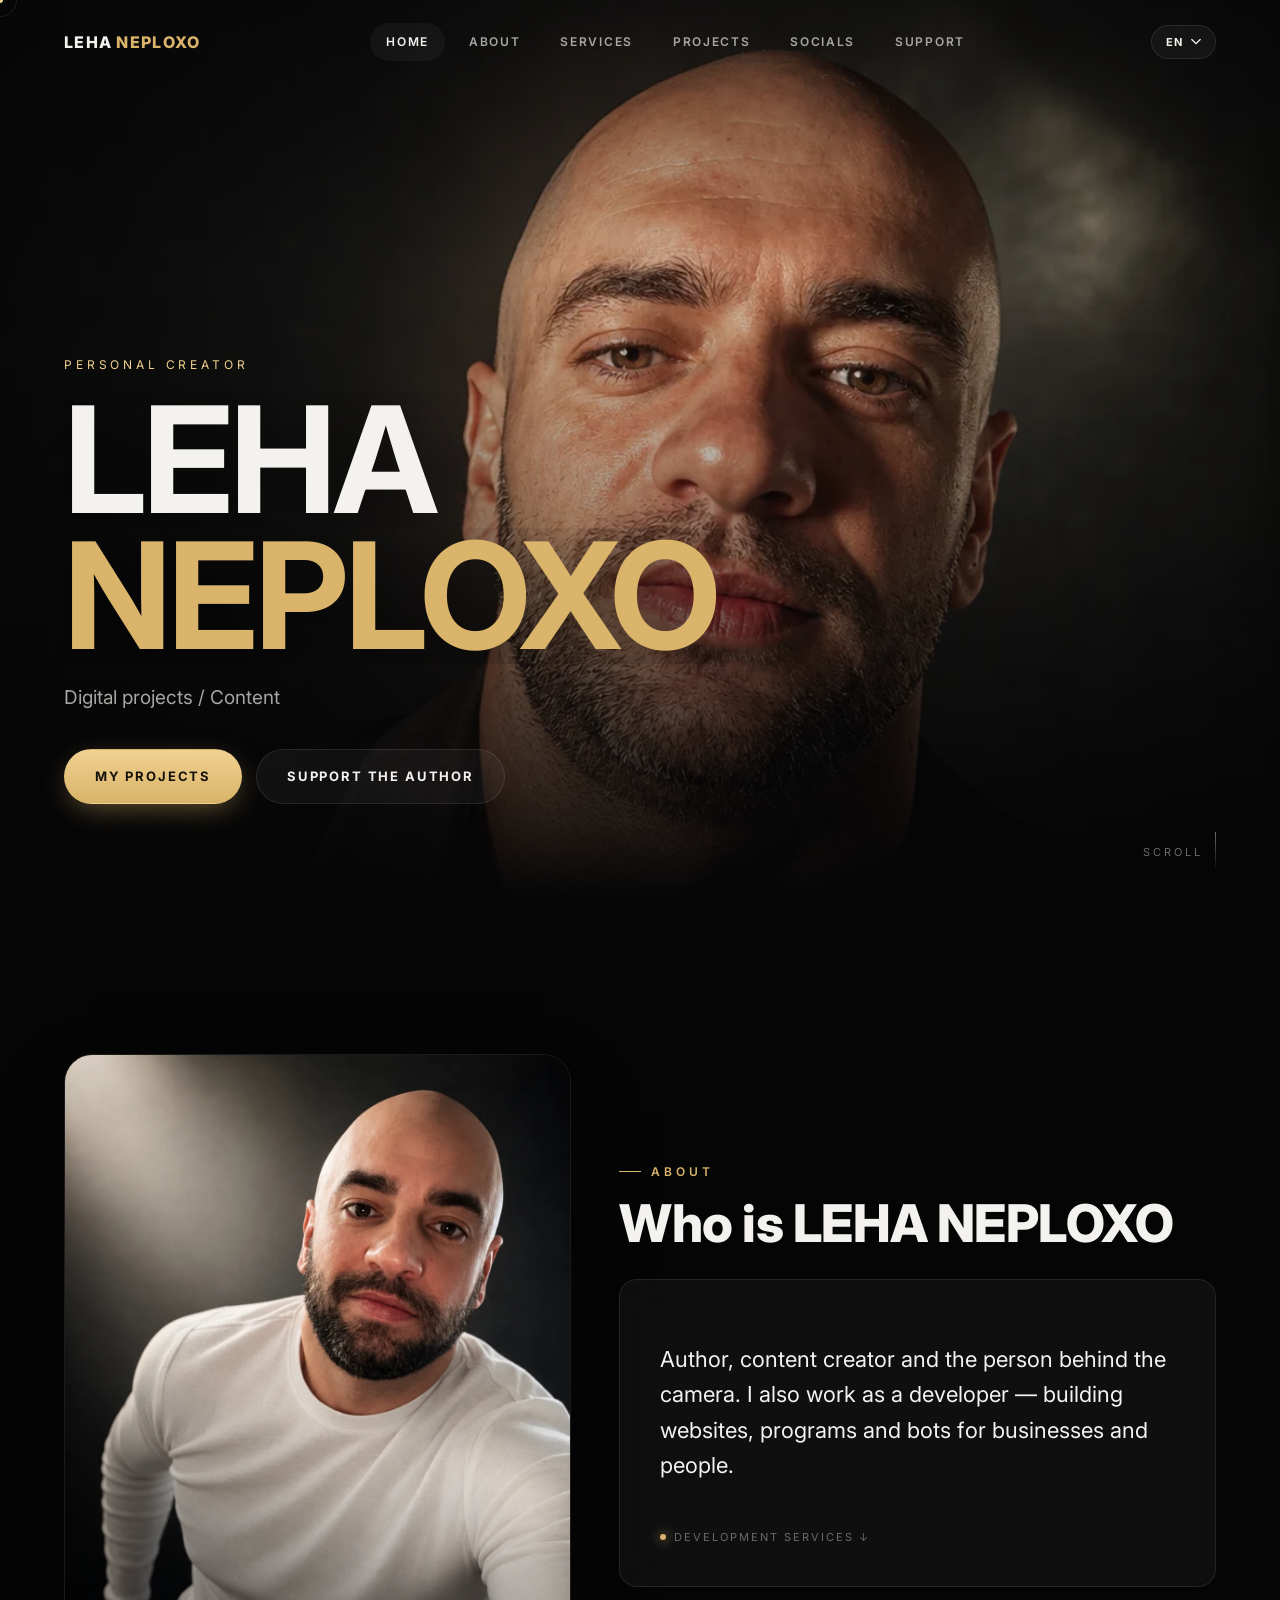
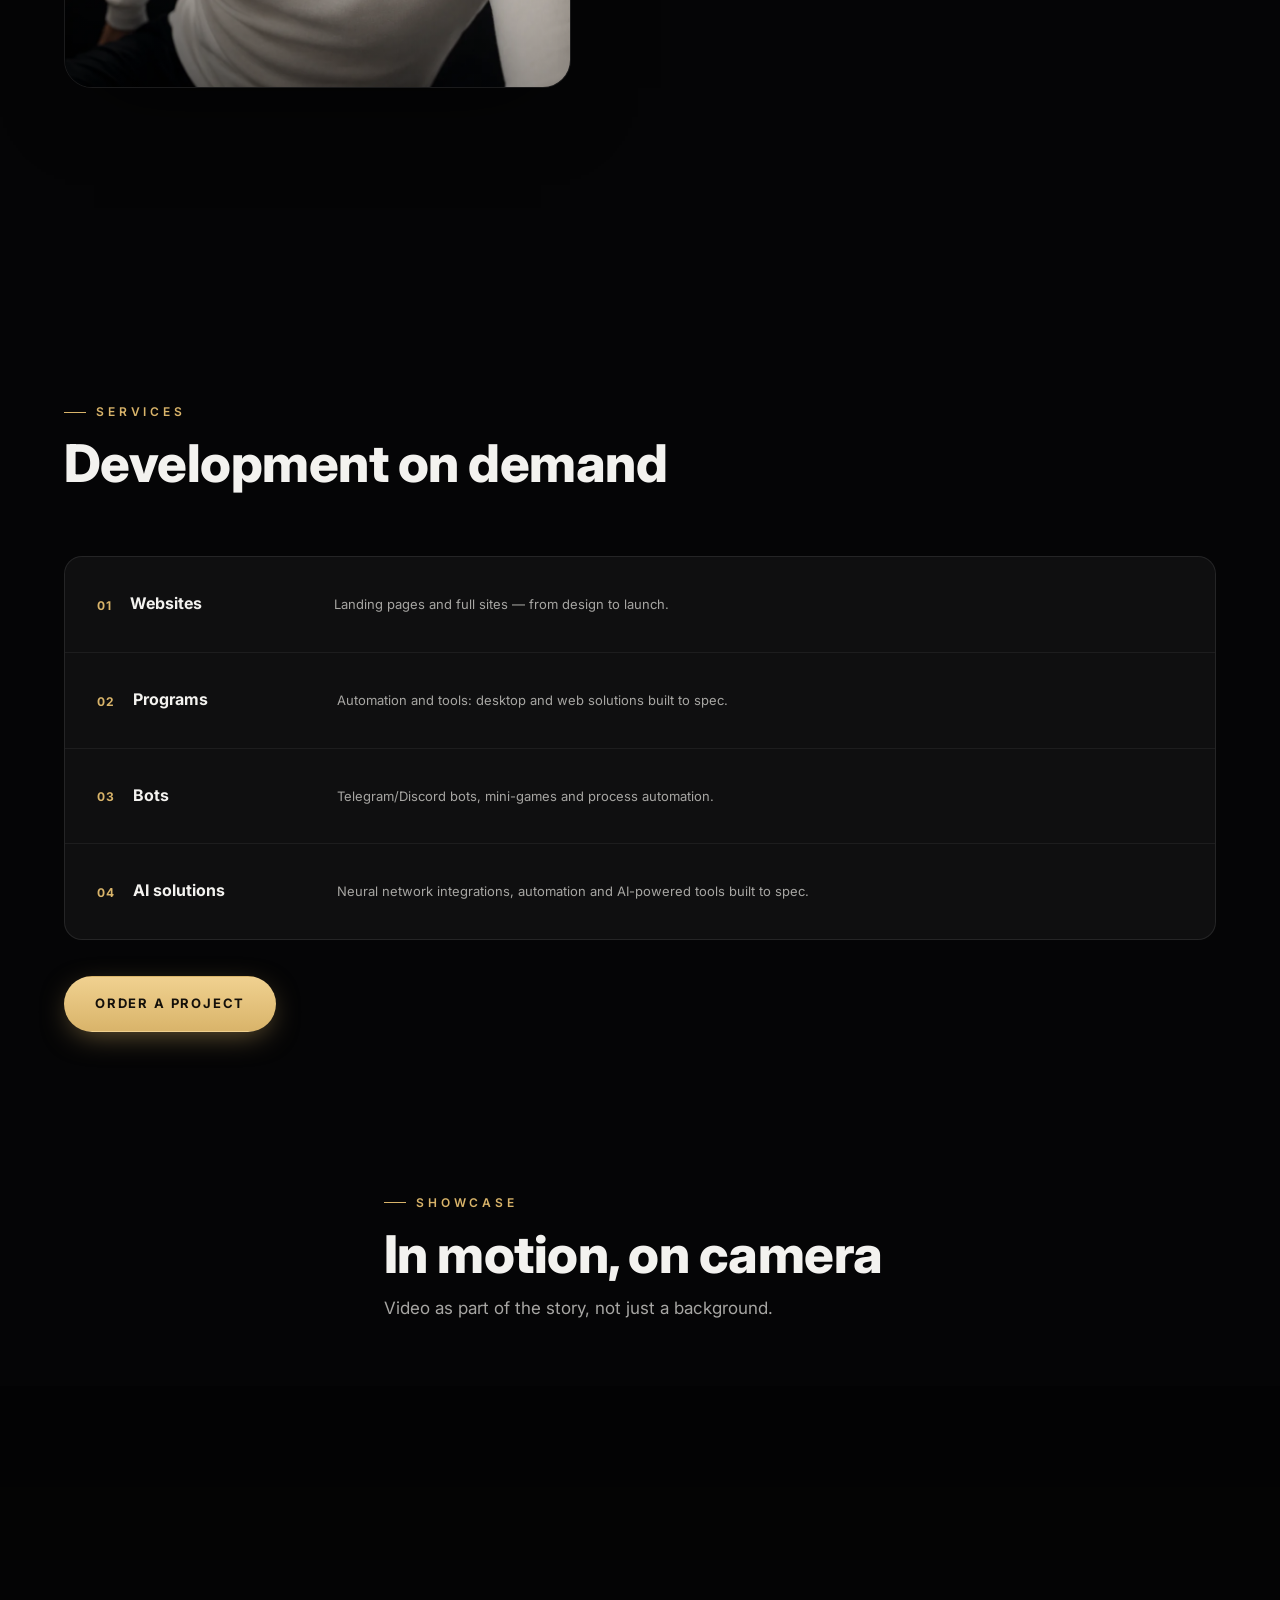
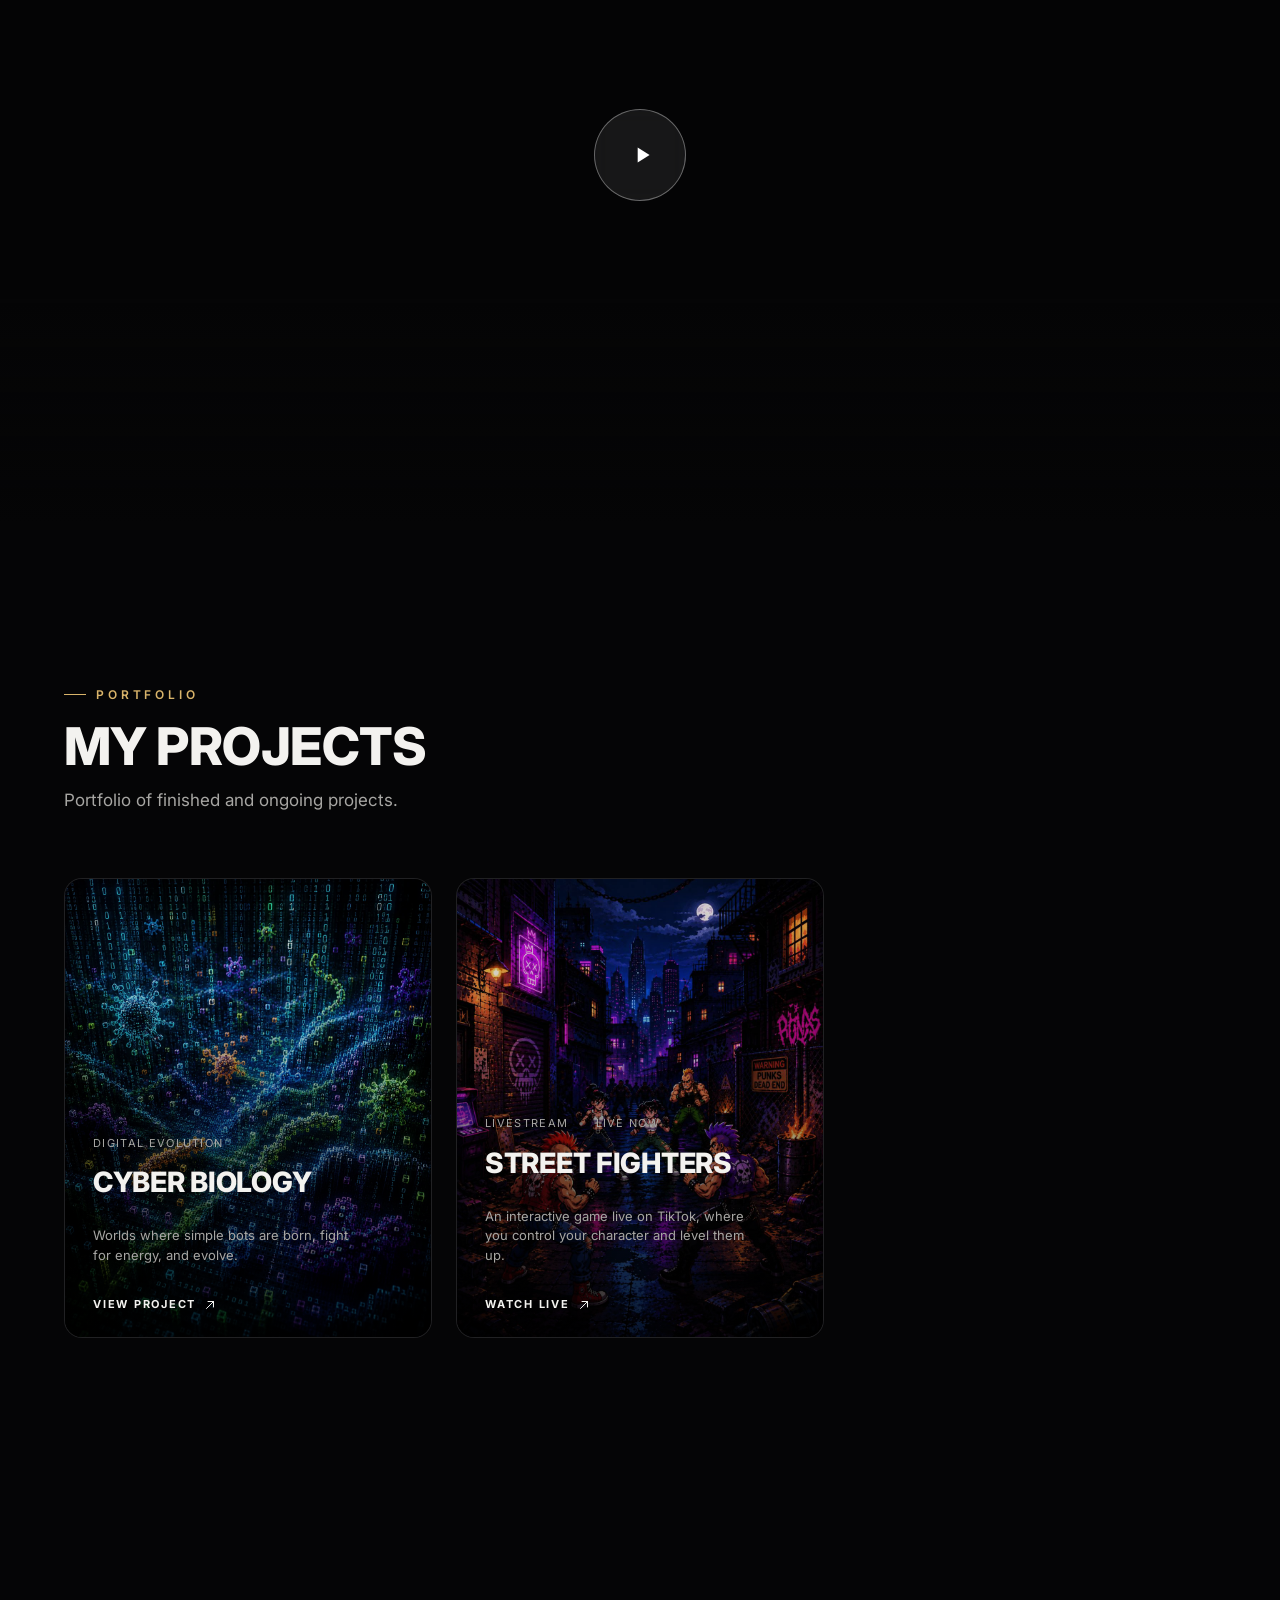
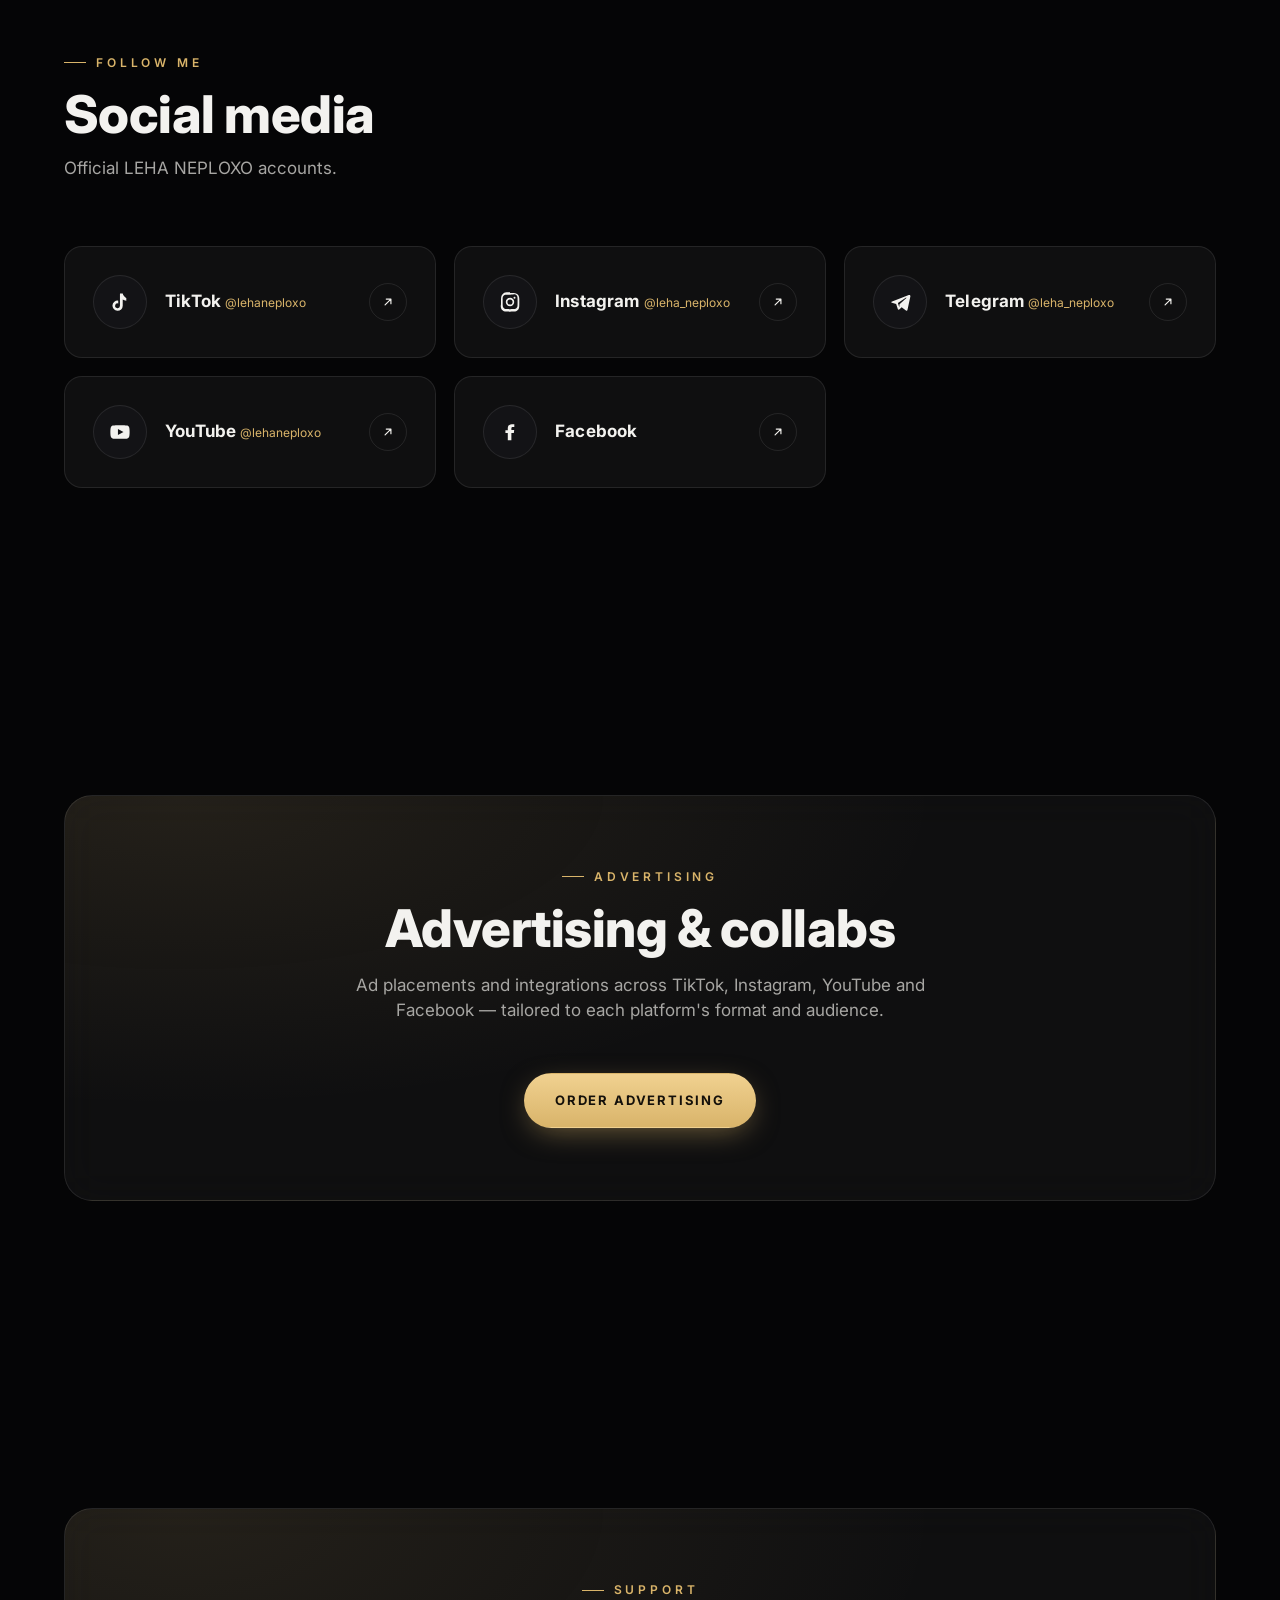
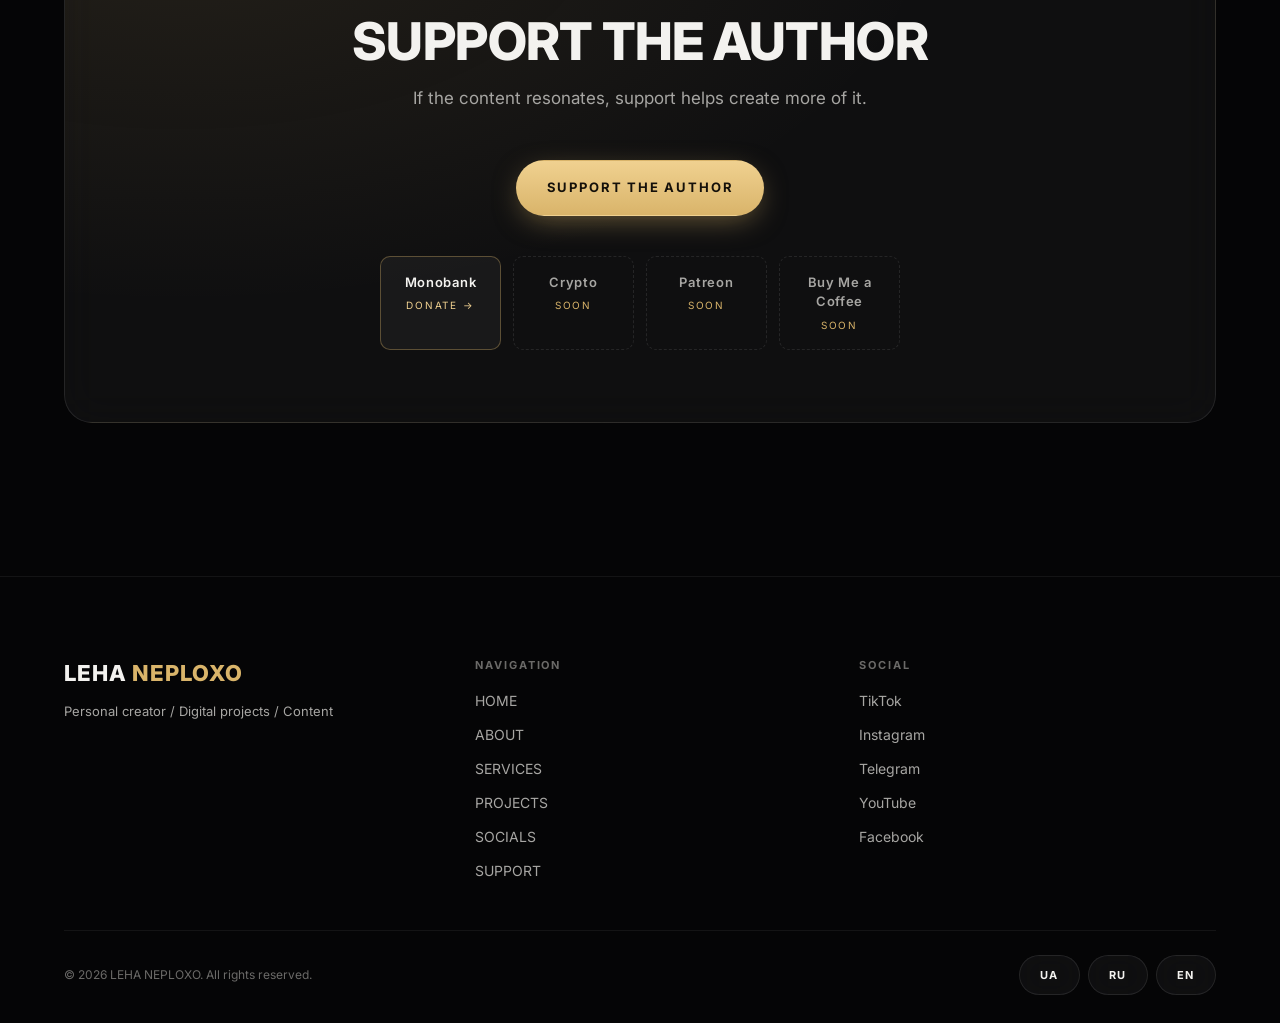
==== commit 268625f9: "Wire up real Monobank donation jar in Support section - "SUPPORT THE AUTHOR" button and the Monobank" ====
--- a/index.html
+++ b/index.html
@@ -281,13 +281,16 @@
         <div class="eyebrow" data-i18n="support.label">SUPPORT</div>
         <h2 class="section-title" data-i18n="support.title">SUPPORT THE AUTHOR</h2>
         <p class="support__text" data-i18n="support.text">—</p>
-        <button type="button" class="btn btn--primary" style="margin-top:32px" data-support-cta data-i18n="support.cta">SUPPORT THE AUTHOR</button>
+        <a class="btn btn--primary" style="margin-top:32px" href="https://send.monobank.ua/jar/66xh9K3jV2" target="_blank" rel="noopener" data-i18n="support.cta">SUPPORT THE AUTHOR</a>
 
         <div class="support__methods">
+          <a class="smethod smethod--active" href="https://send.monobank.ua/jar/66xh9K3jV2" target="_blank" rel="noopener">
+            <b data-i18n="support.methods.bank">Monobank</b>
+            <span data-i18n="support.methods.bank.cta">Donate →</span>
+          </a>
+          <div class="smethod"><b data-i18n="support.methods.crypto">Crypto</b><span data-i18n="support.soon">Soon</span></div>
           <div class="smethod"><b>Patreon</b><span data-i18n="support.soon">Soon</span></div>
           <div class="smethod"><b>Buy Me a Coffee</b><span data-i18n="support.soon">Soon</span></div>
-          <div class="smethod"><b data-i18n="support.methods.crypto">Crypto</b><span data-i18n="support.soon">Soon</span></div>
-          <div class="smethod"><b data-i18n="support.methods.bank">Bank transfer</b><span data-i18n="support.soon">Soon</span></div>
         </div>
       </div>
     </div>
--- a/css/style.css
+++ b/css/style.css
@@ -871,6 +871,13 @@
 }
 .smethod b { color: var(--text-dim); font-weight: 600; font-size: 13px; }
 .smethod span { font-size: 10px; text-transform: uppercase; letter-spacing: .18em; color: var(--accent); }
+.smethod--active {
+  border-style: solid; border-color: var(--accent-dim); background: var(--panel);
+  cursor: pointer; transition: transform .3s var(--ease), border-color .3s var(--ease), background .3s var(--ease);
+}
+.smethod--active:hover { transform: translateY(-3px); border-color: var(--accent); background: var(--panel-strong); }
+.smethod--active b { color: var(--text); }
+.smethod--active span { color: var(--accent-bright); }
 
 .toast {
   position: fixed;
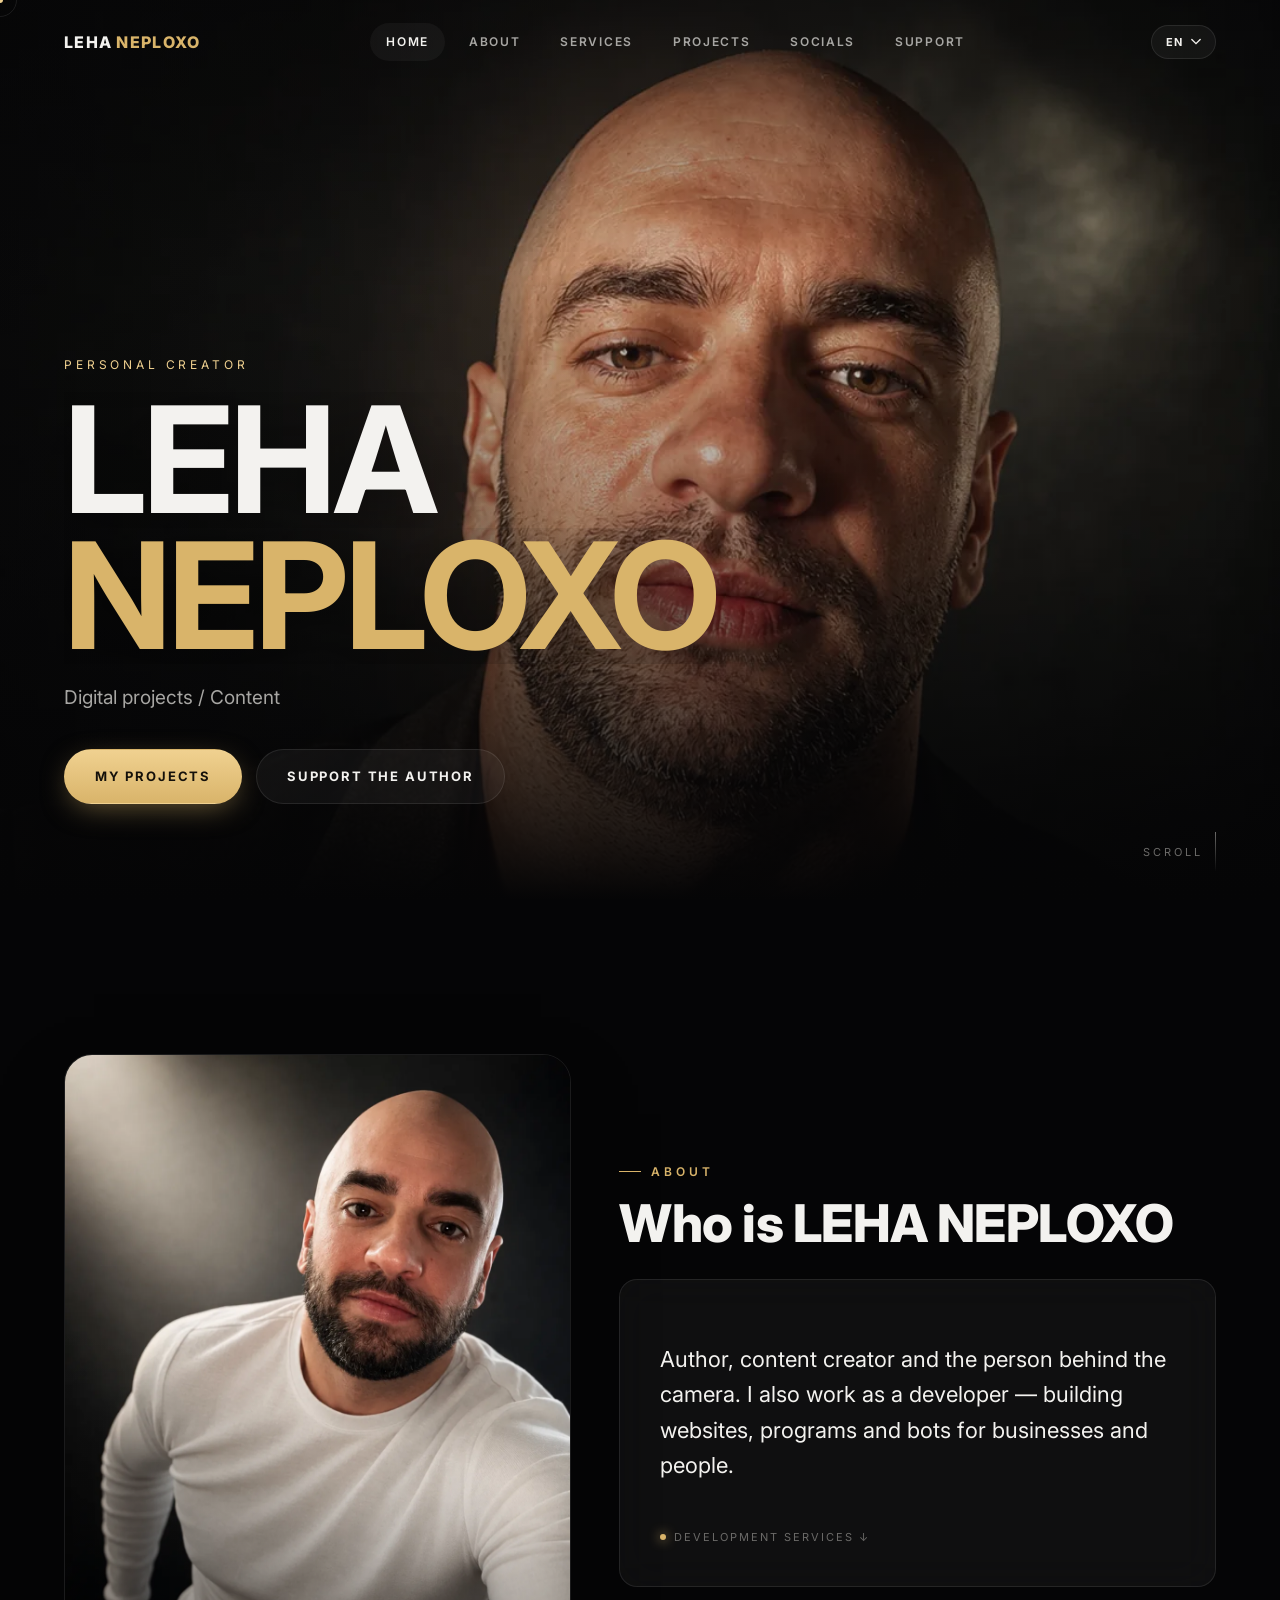
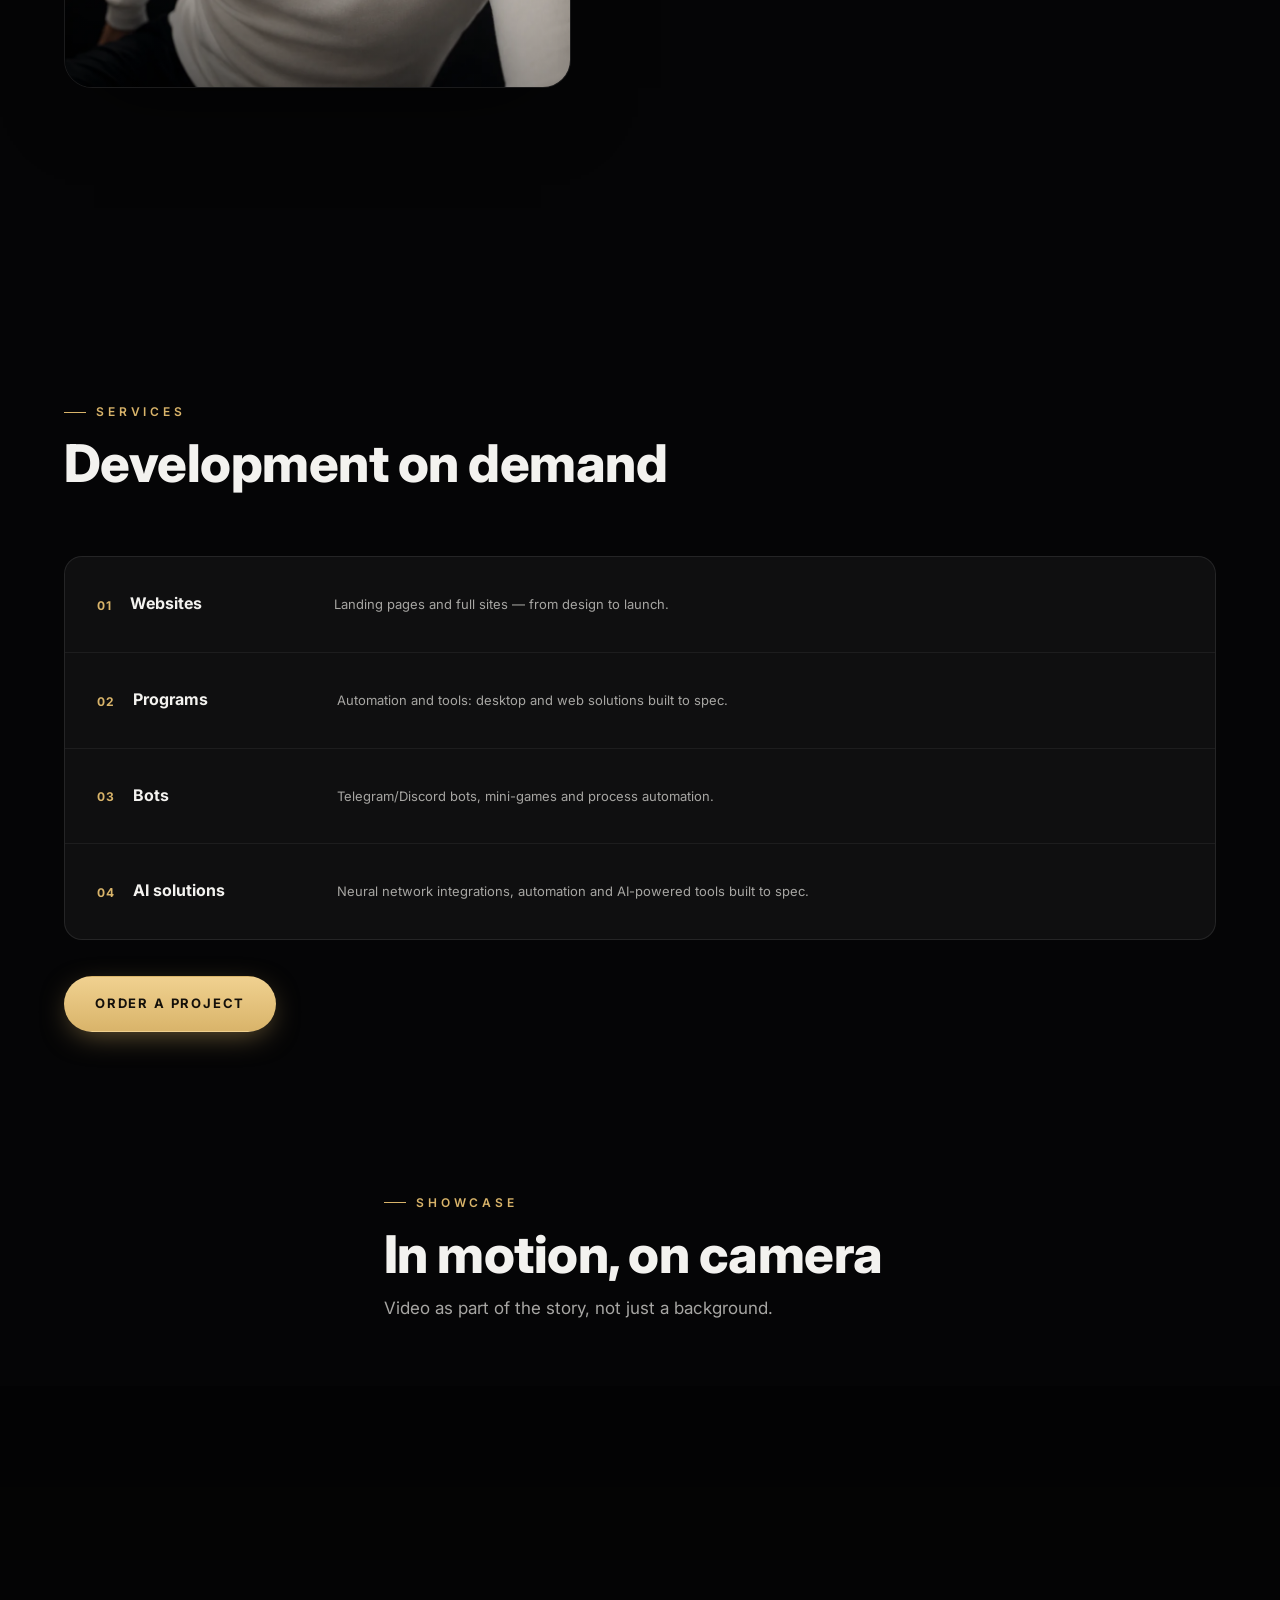
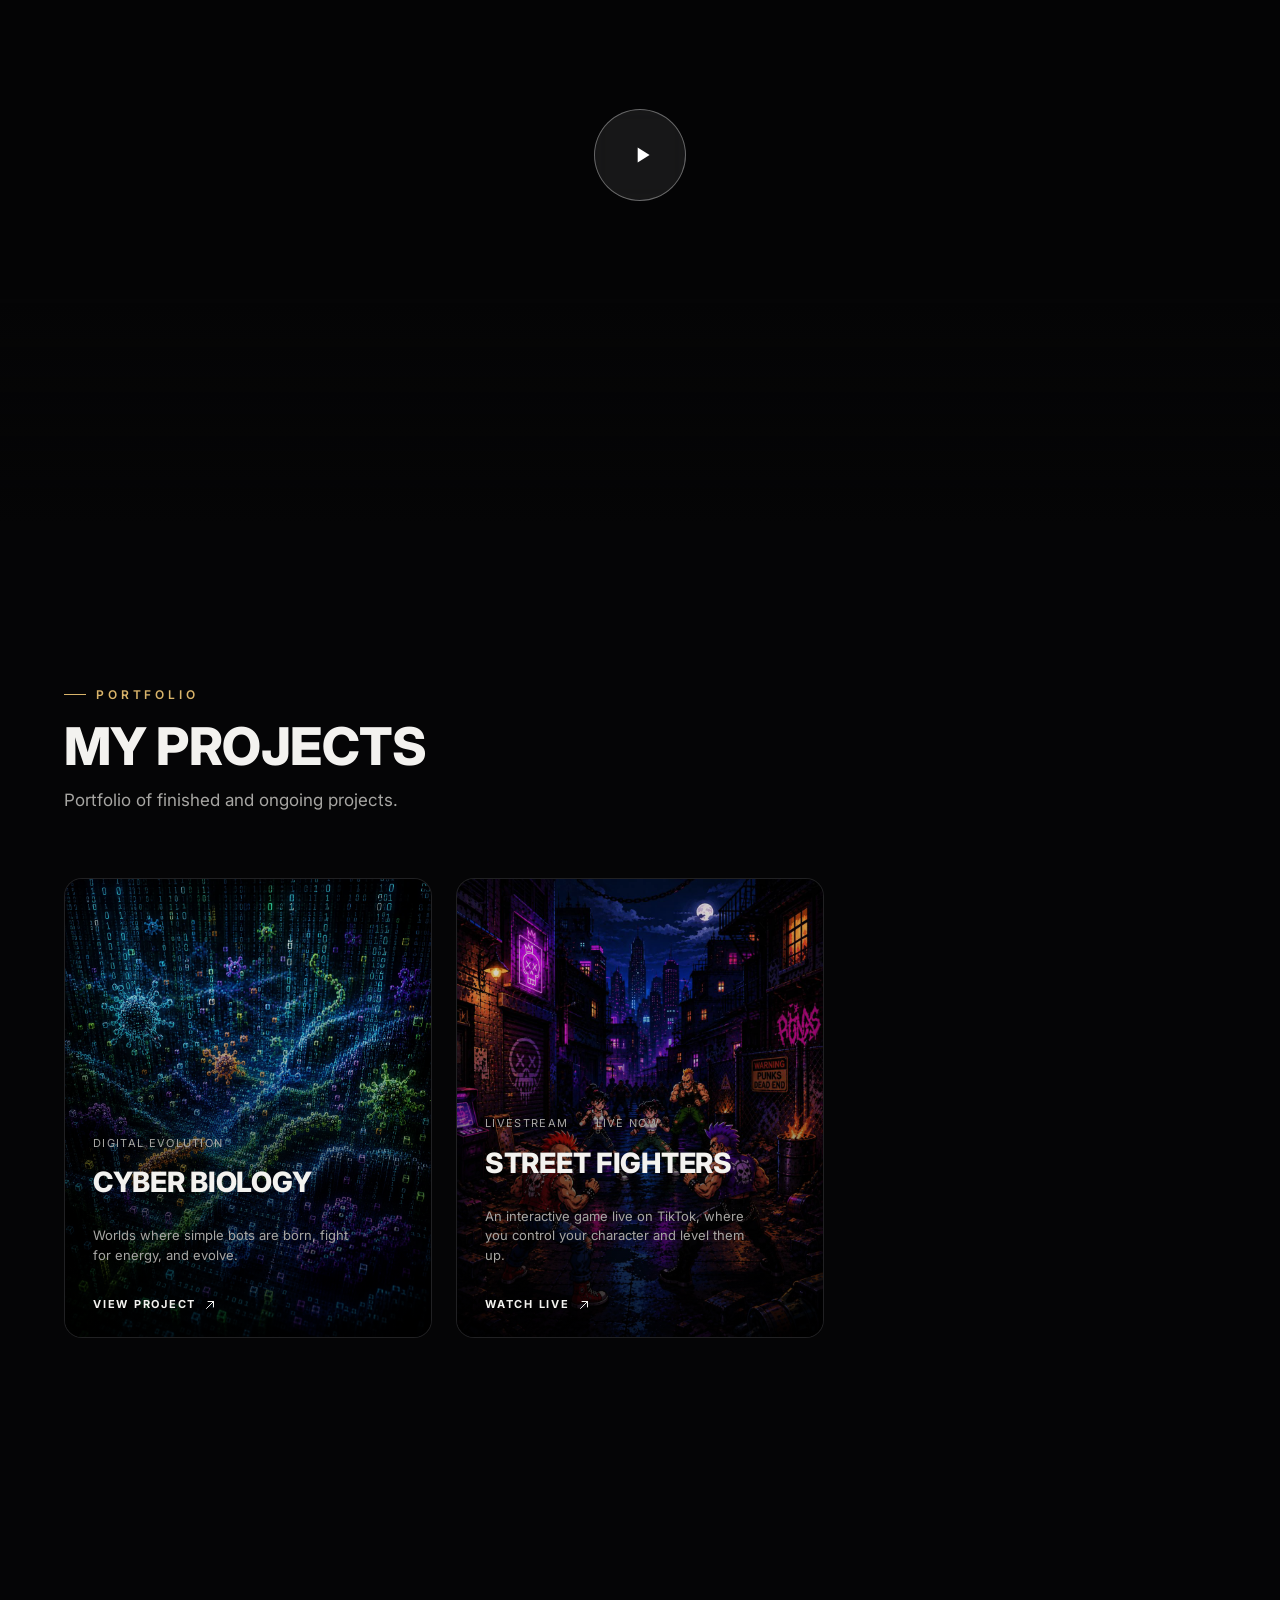
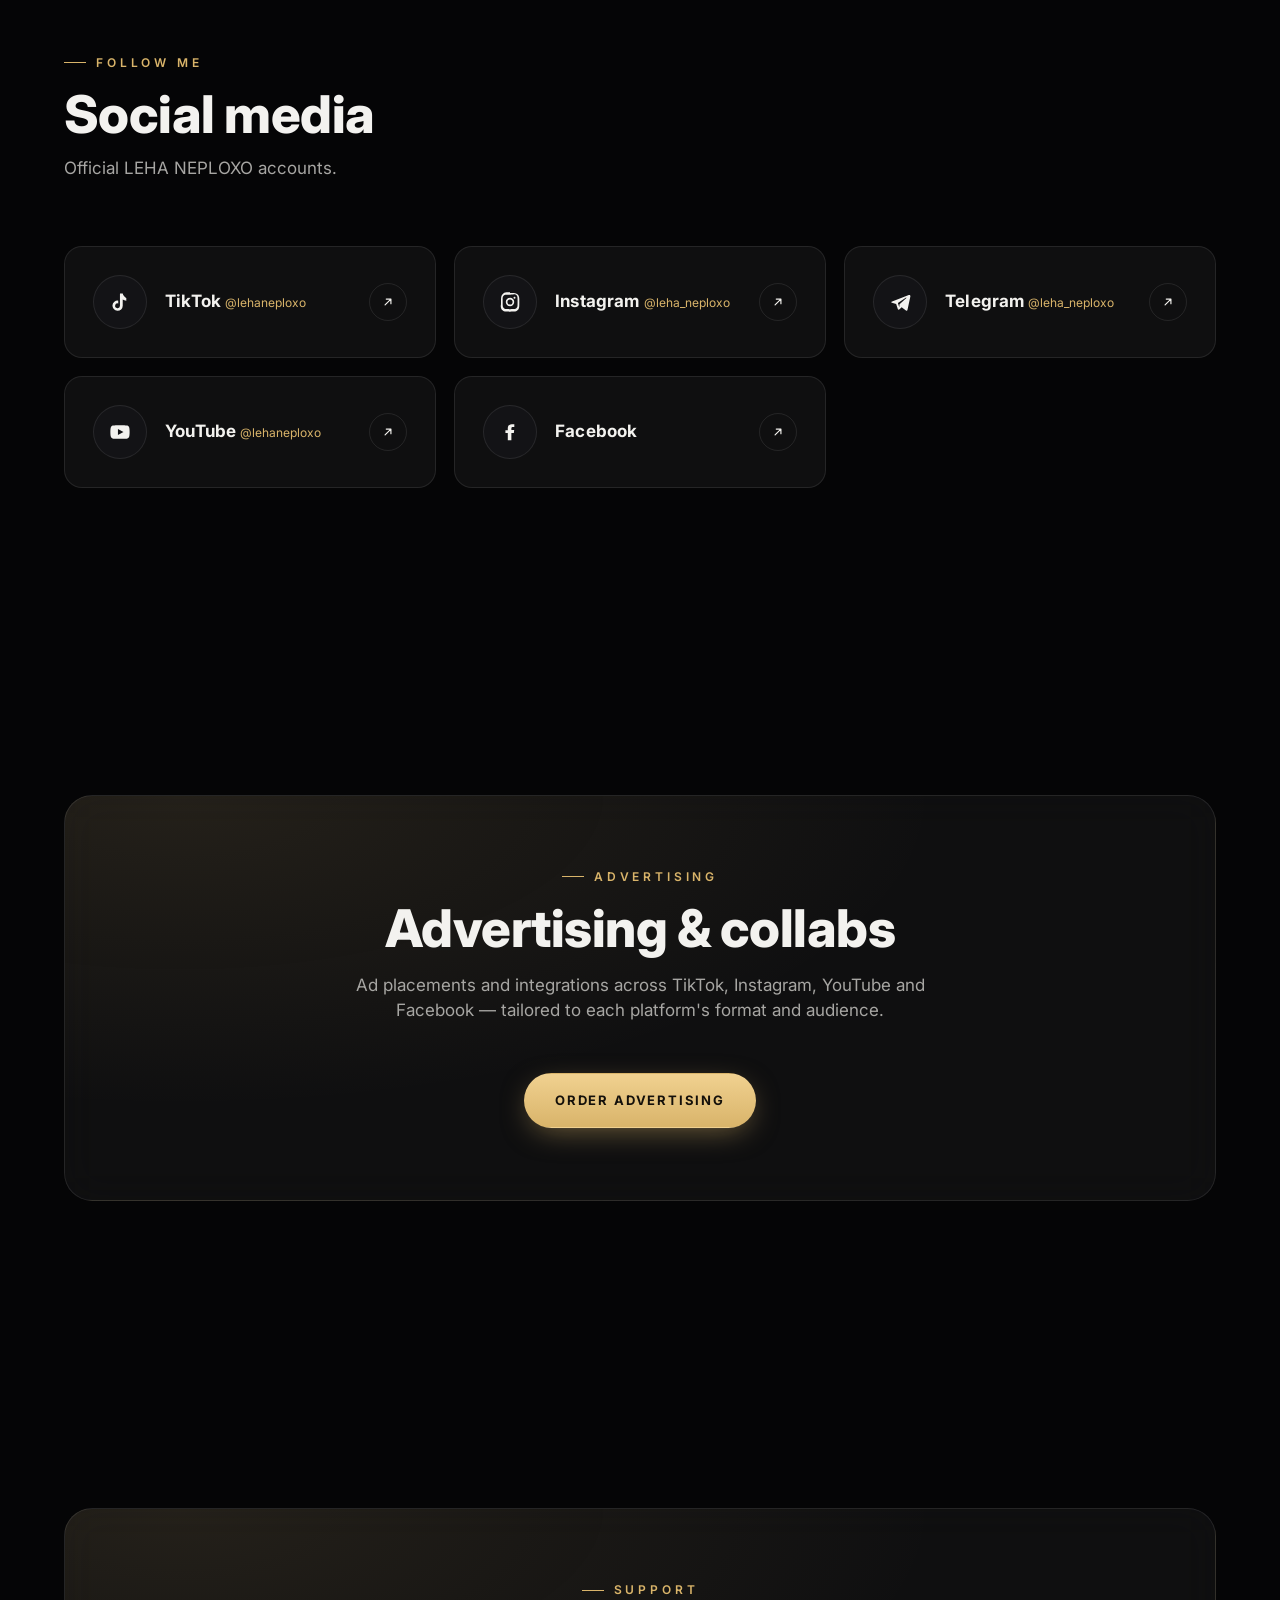
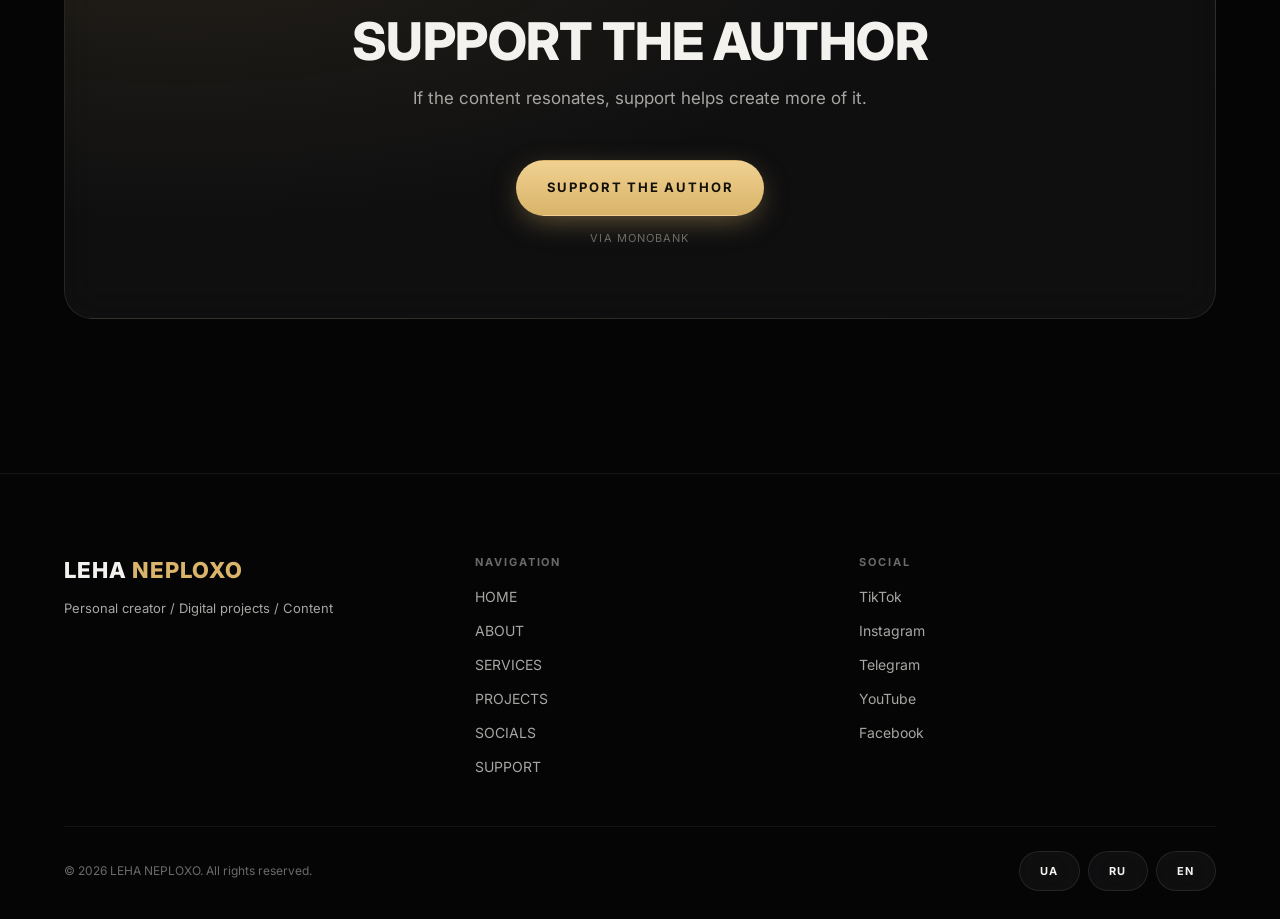
==== commit af941a2c: "Simplify Support to just the working Monobank method Drop the Patreon/BMC/Crypto "coming soon" place" ====
--- a/index.html
+++ b/index.html
@@ -282,16 +282,7 @@
         <h2 class="section-title" data-i18n="support.title">SUPPORT THE AUTHOR</h2>
         <p class="support__text" data-i18n="support.text">—</p>
         <a class="btn btn--primary" style="margin-top:32px" href="https://send.monobank.ua/jar/66xh9K3jV2" target="_blank" rel="noopener" data-i18n="support.cta">SUPPORT THE AUTHOR</a>
-
-        <div class="support__methods">
-          <a class="smethod smethod--active" href="https://send.monobank.ua/jar/66xh9K3jV2" target="_blank" rel="noopener">
-            <b data-i18n="support.methods.bank">Monobank</b>
-            <span data-i18n="support.methods.bank.cta">Donate →</span>
-          </a>
-          <div class="smethod"><b data-i18n="support.methods.crypto">Crypto</b><span data-i18n="support.soon">Soon</span></div>
-          <div class="smethod"><b>Patreon</b><span data-i18n="support.soon">Soon</span></div>
-          <div class="smethod"><b>Buy Me a Coffee</b><span data-i18n="support.soon">Soon</span></div>
-        </div>
+        <div class="support__via" data-i18n="support.via">via Monobank</div>
       </div>
     </div>
   </section>
--- a/css/style.css
+++ b/css/style.css
@@ -858,26 +858,7 @@
   display: flex; flex-direction: column; align-items: center;
 }
 .support__text { max-width: 56ch; color: var(--text-dim); font-size: clamp(14px, 1.6vw, 17px); margin-top: 16px; }
-.support__methods {
-  margin-top: 40px;
-  display: grid; grid-template-columns: repeat(2, 1fr); gap: 12px;
-  width: 100%; max-width: 520px;
-}
-.smethod {
-  padding: 16px; border-radius: var(--radius-s);
-  border: 1px dashed var(--border);
-  font-size: 12px; letter-spacing: .06em; color: var(--text-faint);
-  display: flex; flex-direction: column; gap: 6px; align-items: center;
-}
-.smethod b { color: var(--text-dim); font-weight: 600; font-size: 13px; }
-.smethod span { font-size: 10px; text-transform: uppercase; letter-spacing: .18em; color: var(--accent); }
-.smethod--active {
-  border-style: solid; border-color: var(--accent-dim); background: var(--panel);
-  cursor: pointer; transition: transform .3s var(--ease), border-color .3s var(--ease), background .3s var(--ease);
-}
-.smethod--active:hover { transform: translateY(-3px); border-color: var(--accent); background: var(--panel-strong); }
-.smethod--active b { color: var(--text); }
-.smethod--active span { color: var(--accent-bright); }
+.support__via { margin-top: 14px; font-size: 11px; letter-spacing: .1em; text-transform: uppercase; color: var(--text-faint); }
 
 .toast {
   position: fixed;
@@ -982,7 +963,6 @@
 /* ===================== BREAKPOINTS ===================== */
 
 @media (min-width: 560px) {
-  .support__methods { grid-template-columns: repeat(4, 1fr); }
   .footer__cols { grid-template-columns: repeat(2, 1fr); }
 }
 
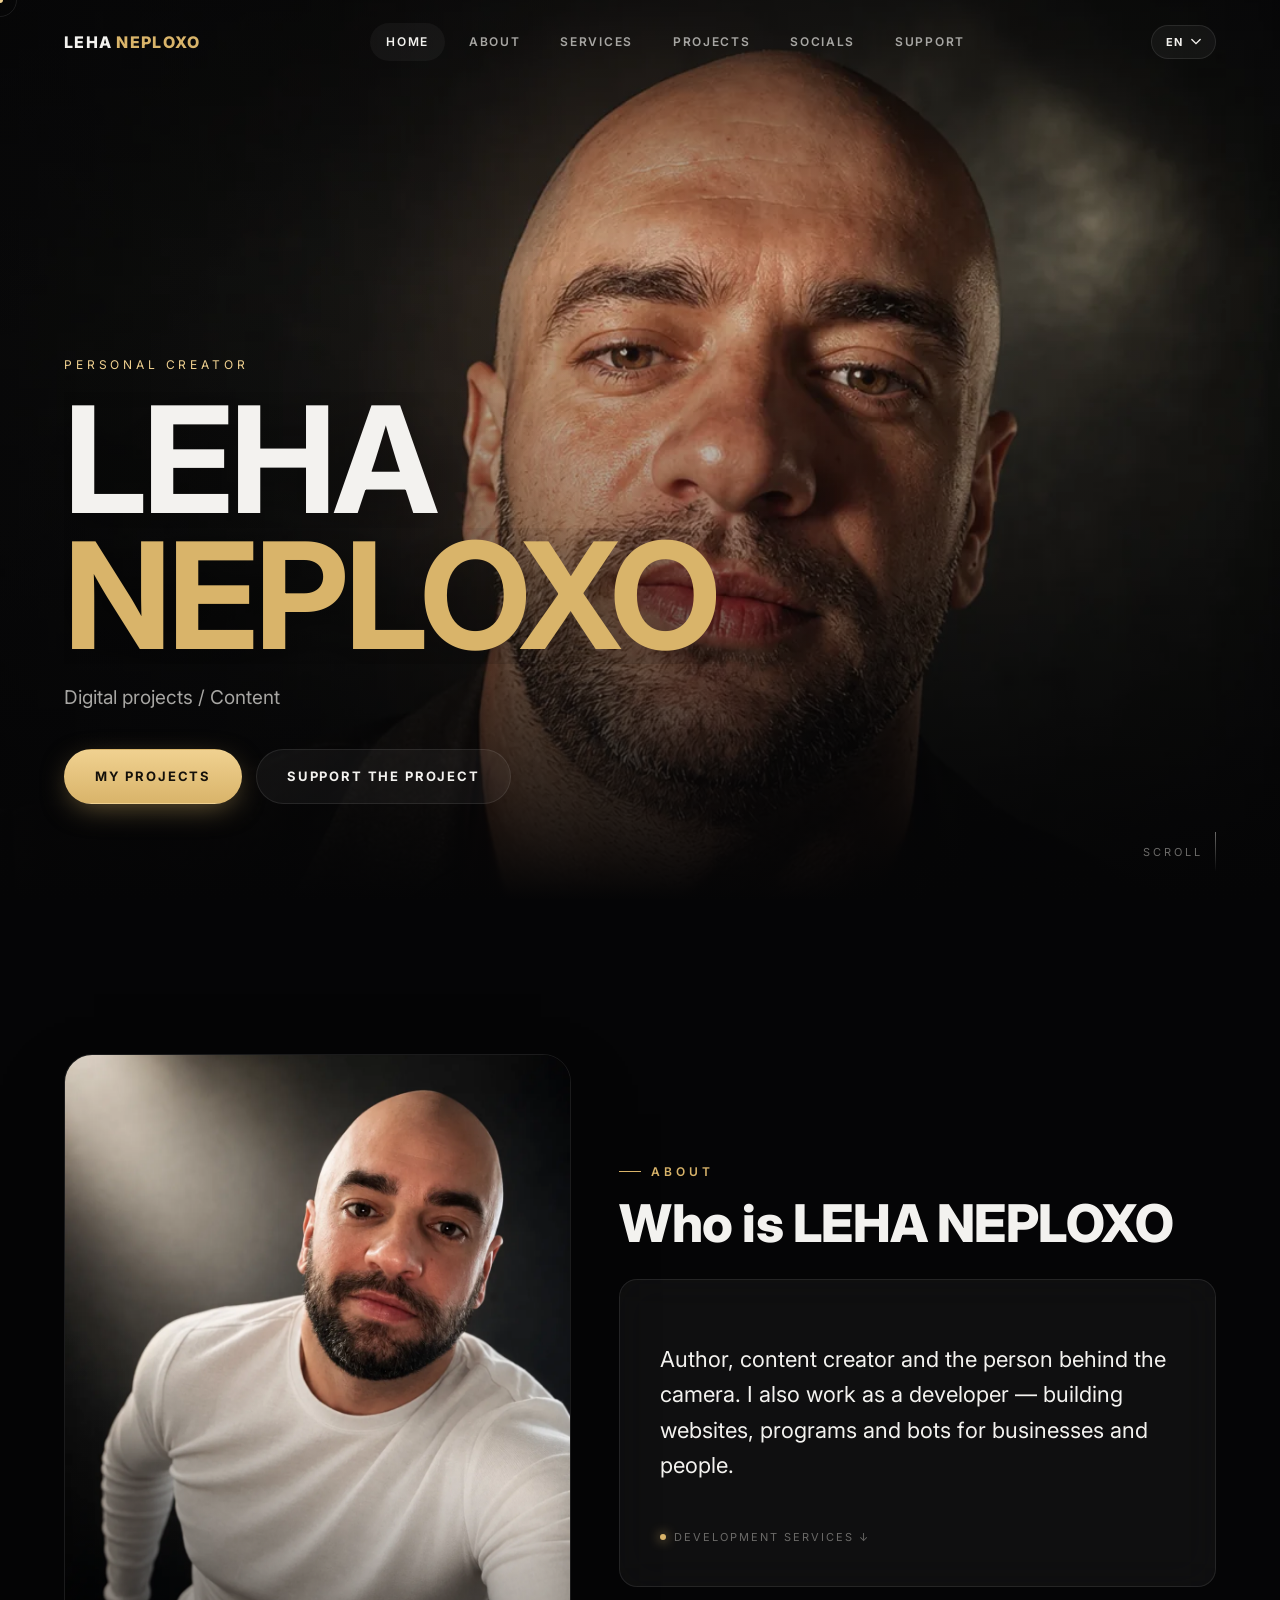
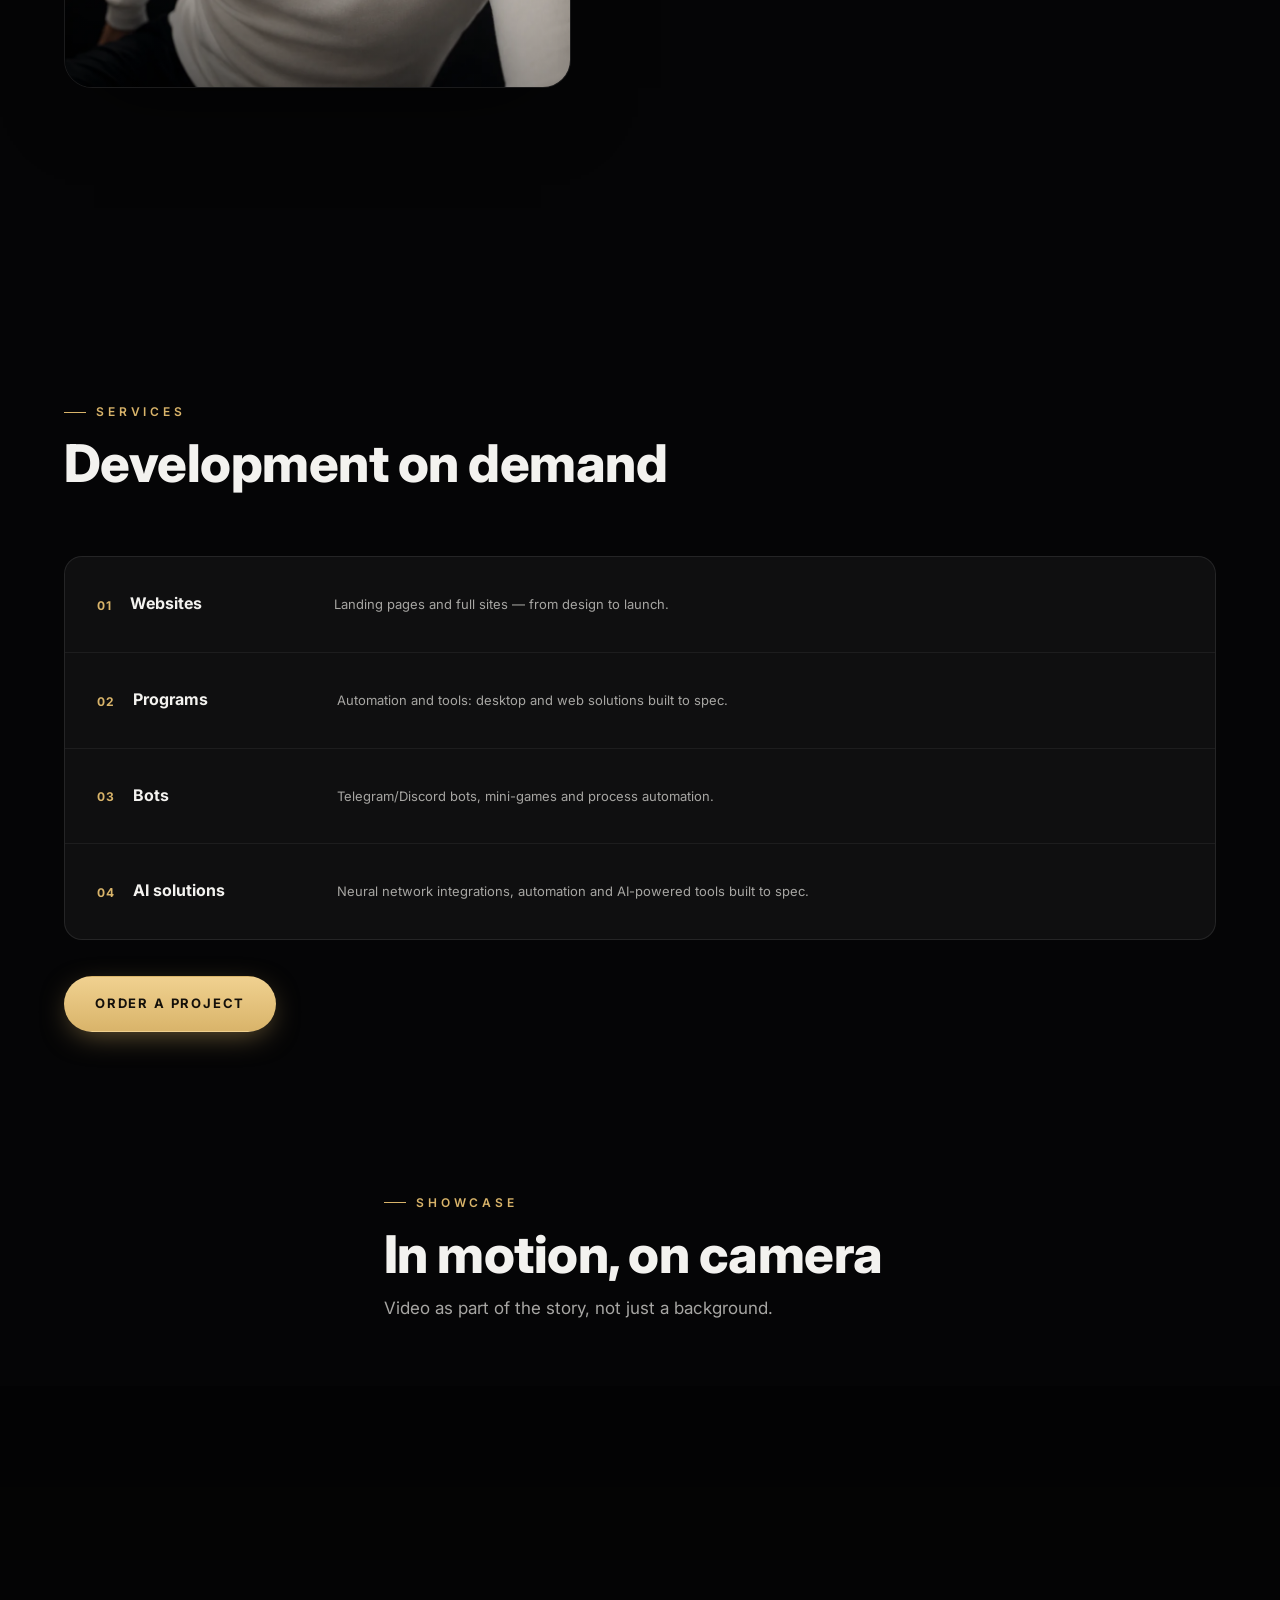
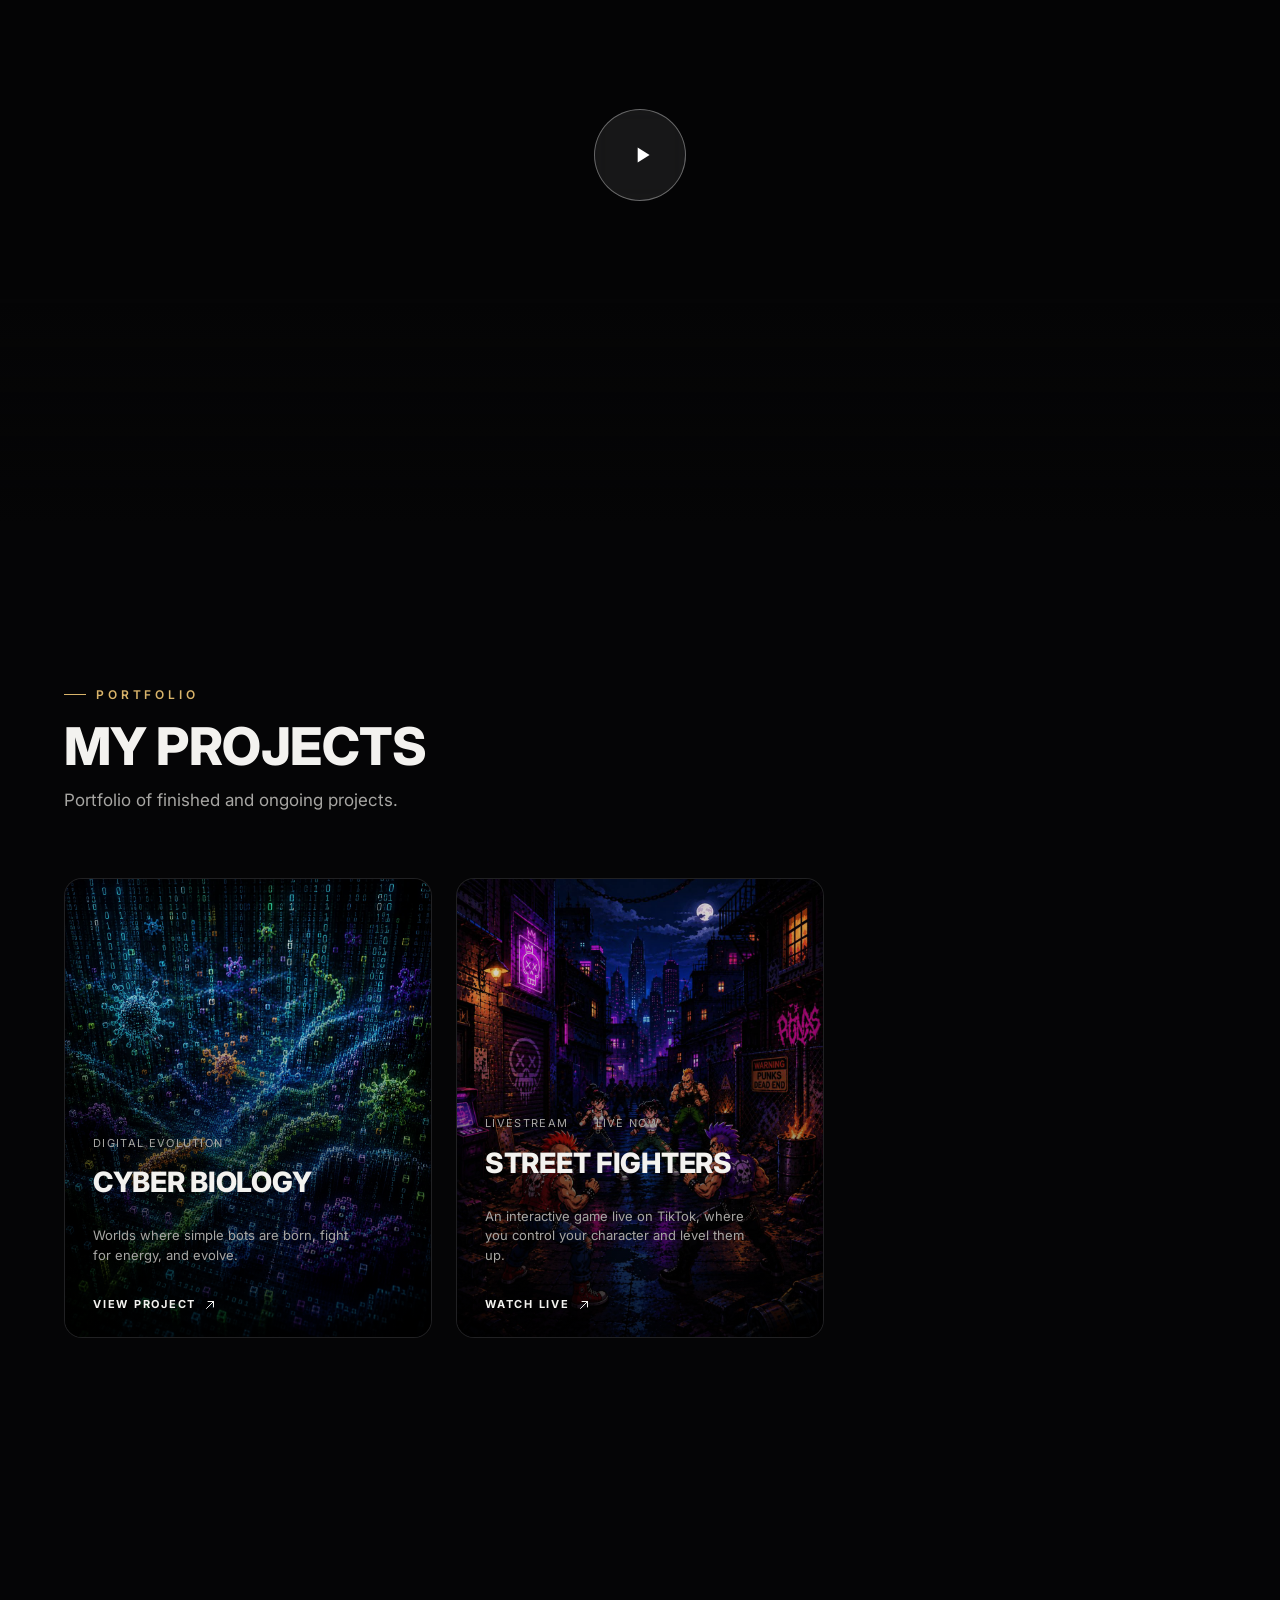
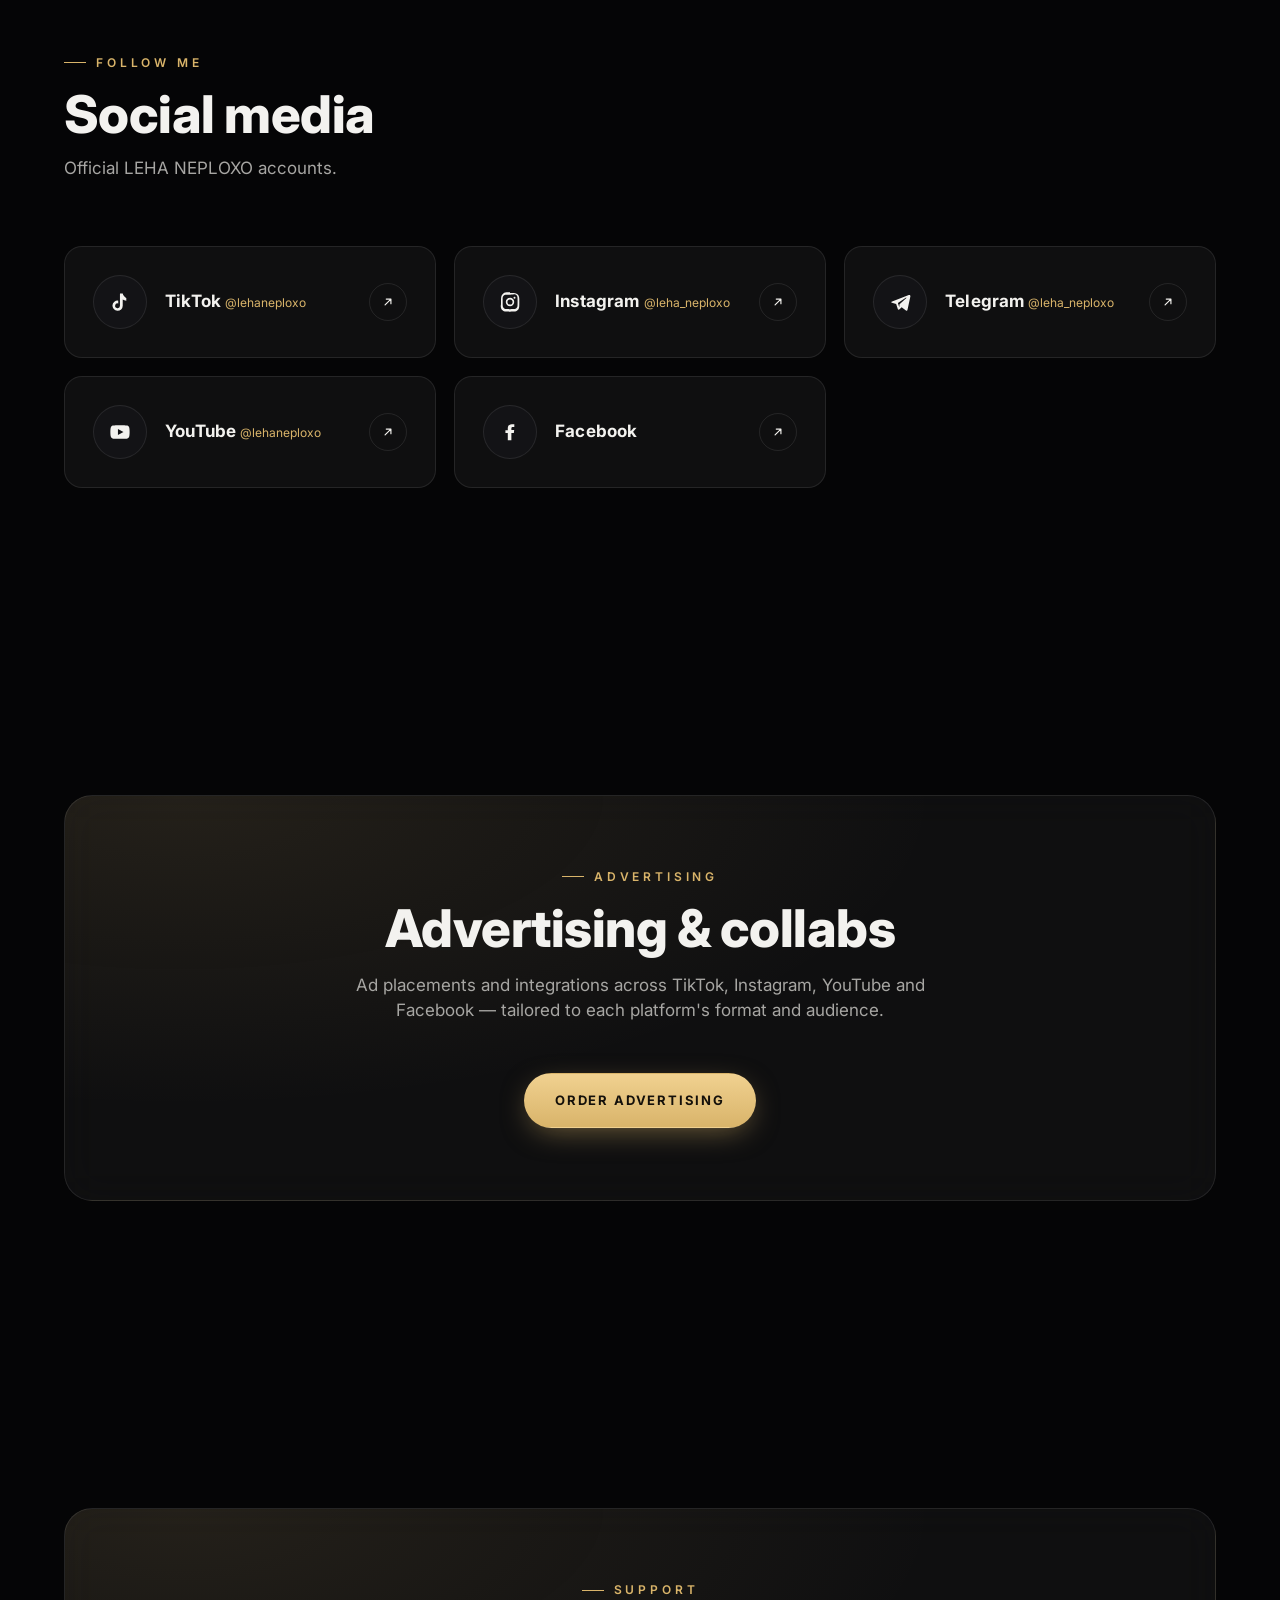
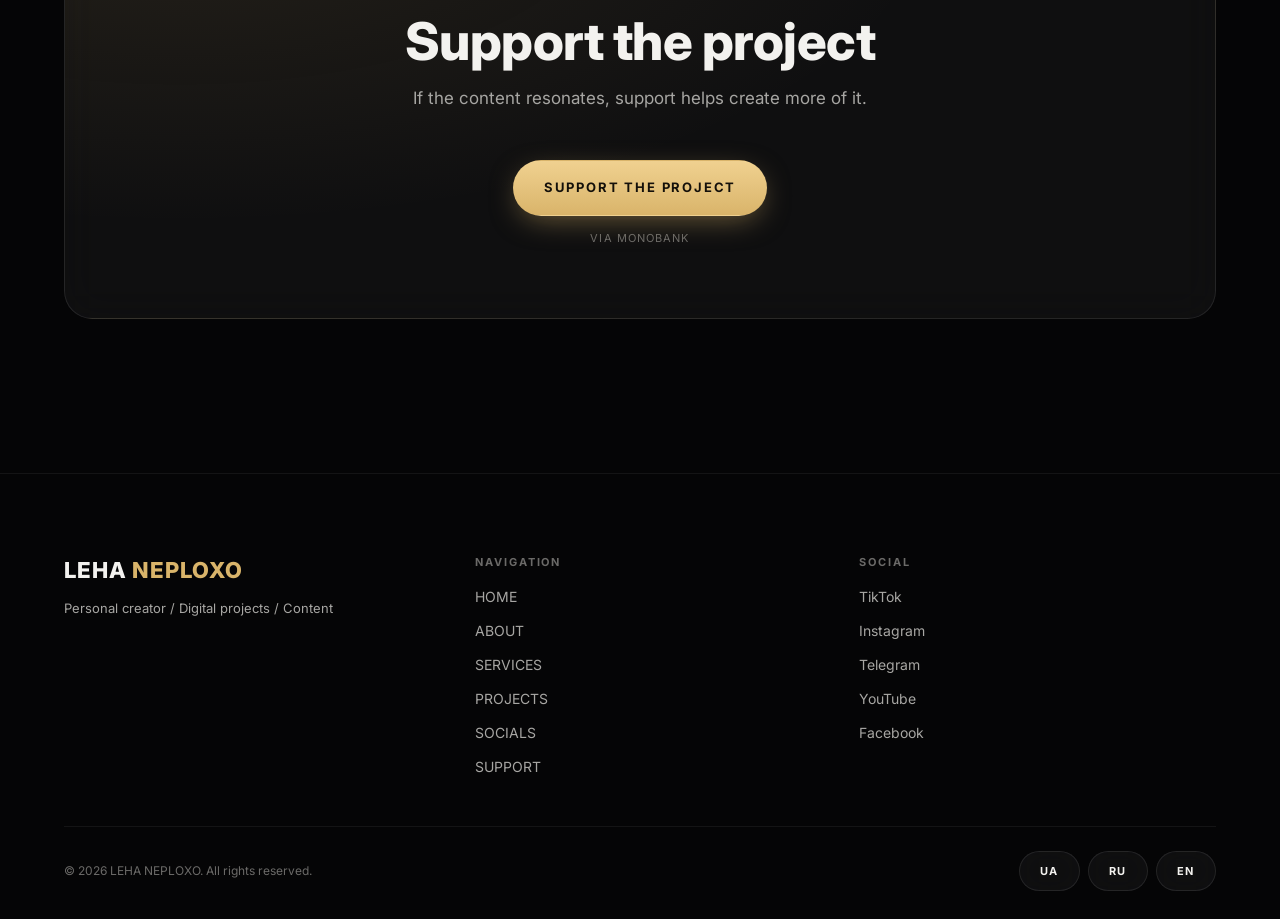
==== commit 855bffe5: "Localize the support CTA and heading instead of hardcoded English "SUPPORT THE AUTHOR" now translate" ====
--- a/index.html
+++ b/index.html
@@ -92,7 +92,7 @@
       <p class="hero__subtitle" data-i18n="hero.subtitle">Digital projects / Content</p>
       <div class="hero__cta">
         <a href="#projects" class="btn btn--primary" data-i18n="hero.cta.primary">MY PROJECTS</a>
-        <a href="#support" class="btn btn--ghost" data-i18n="hero.cta.secondary">SUPPORT THE AUTHOR</a>
+        <a href="#support" class="btn btn--ghost" data-i18n="hero.cta.secondary">Поддержать проект</a>
       </div>
     </div>
     <div class="hero__scroll"><span data-i18n="hero.scroll">Scroll</span><i></i></div>
@@ -279,9 +279,9 @@
     <div class="wrap">
       <div class="support__panel" data-reveal="scale">
         <div class="eyebrow" data-i18n="support.label">SUPPORT</div>
-        <h2 class="section-title" data-i18n="support.title">SUPPORT THE AUTHOR</h2>
+        <h2 class="section-title" data-i18n="support.title">Поддержка проекта</h2>
         <p class="support__text" data-i18n="support.text">—</p>
-        <a class="btn btn--primary" style="margin-top:32px" href="https://send.monobank.ua/jar/66xh9K3jV2" target="_blank" rel="noopener" data-i18n="support.cta">SUPPORT THE AUTHOR</a>
+        <a class="btn btn--primary" style="margin-top:32px" href="https://send.monobank.ua/jar/66xh9K3jV2" target="_blank" rel="noopener" data-i18n="support.cta">Поддержать проект</a>
         <div class="support__via" data-i18n="support.via">via Monobank</div>
       </div>
     </div>
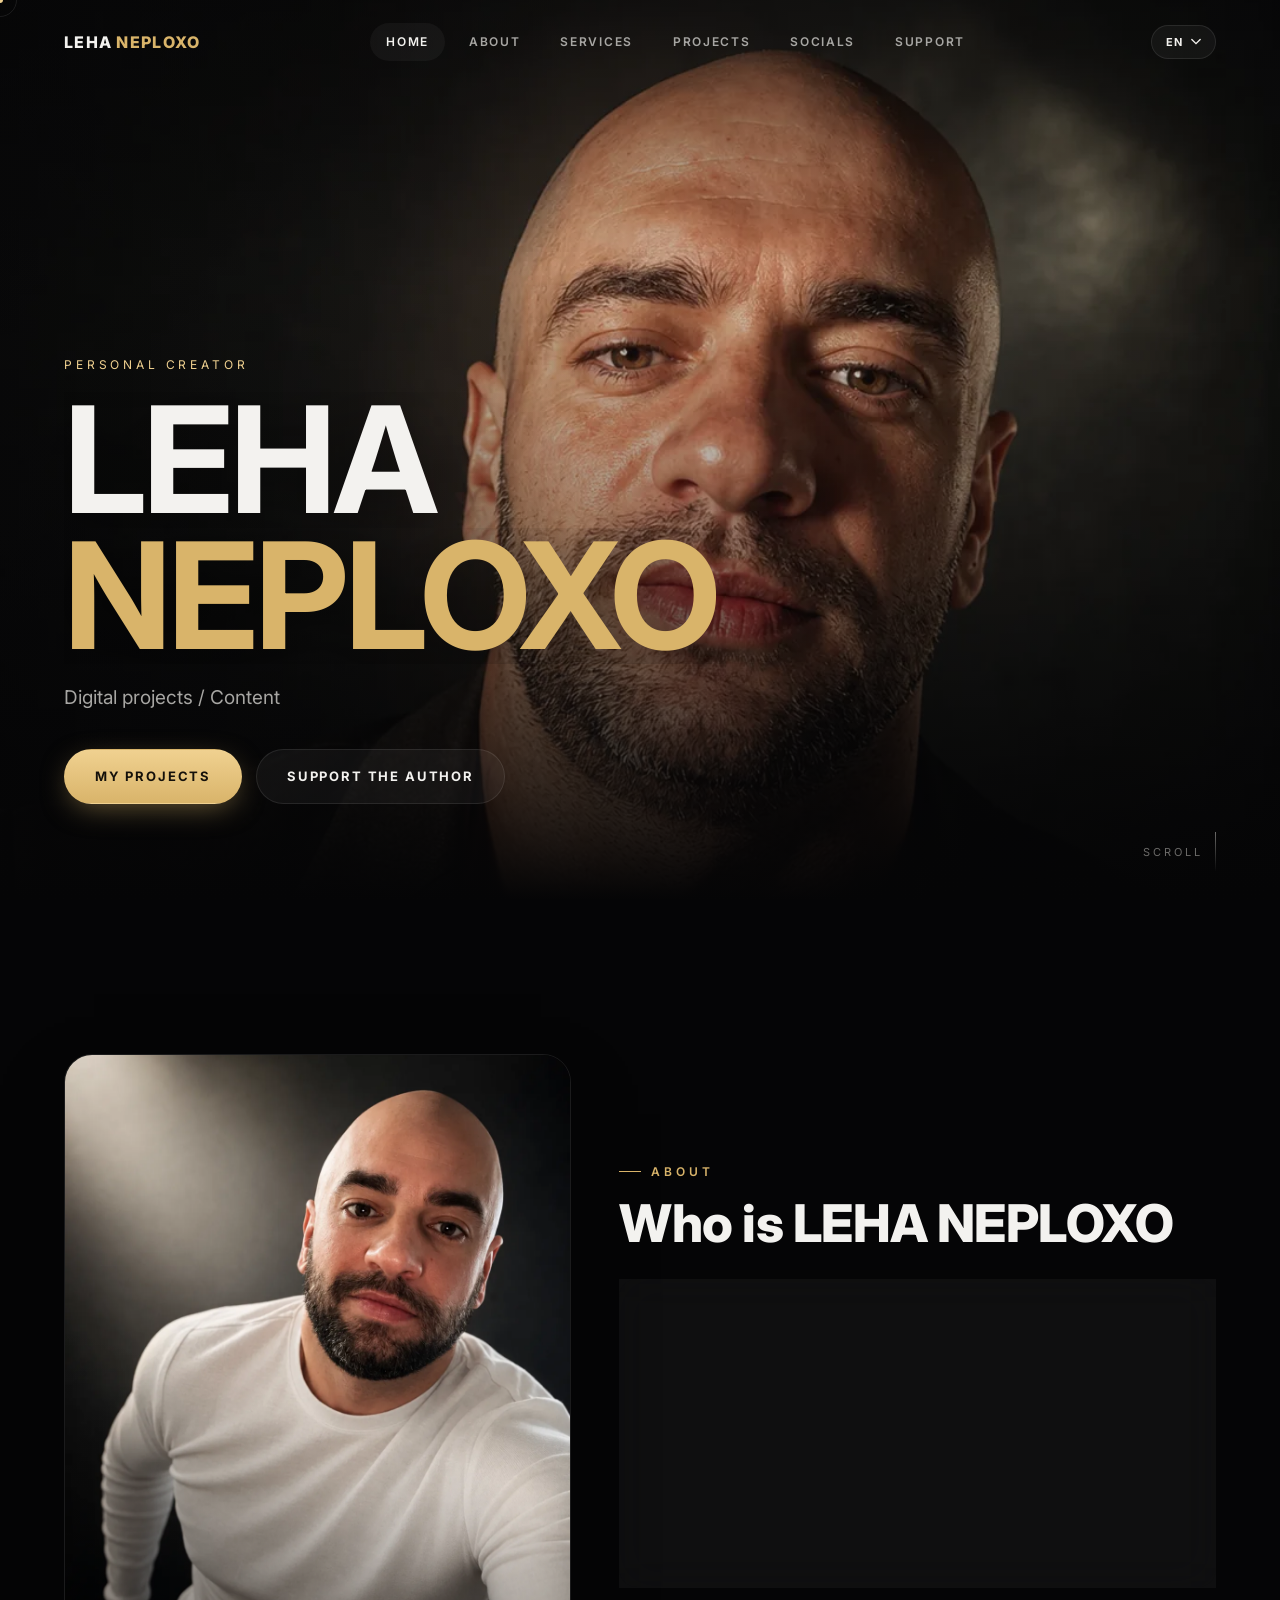
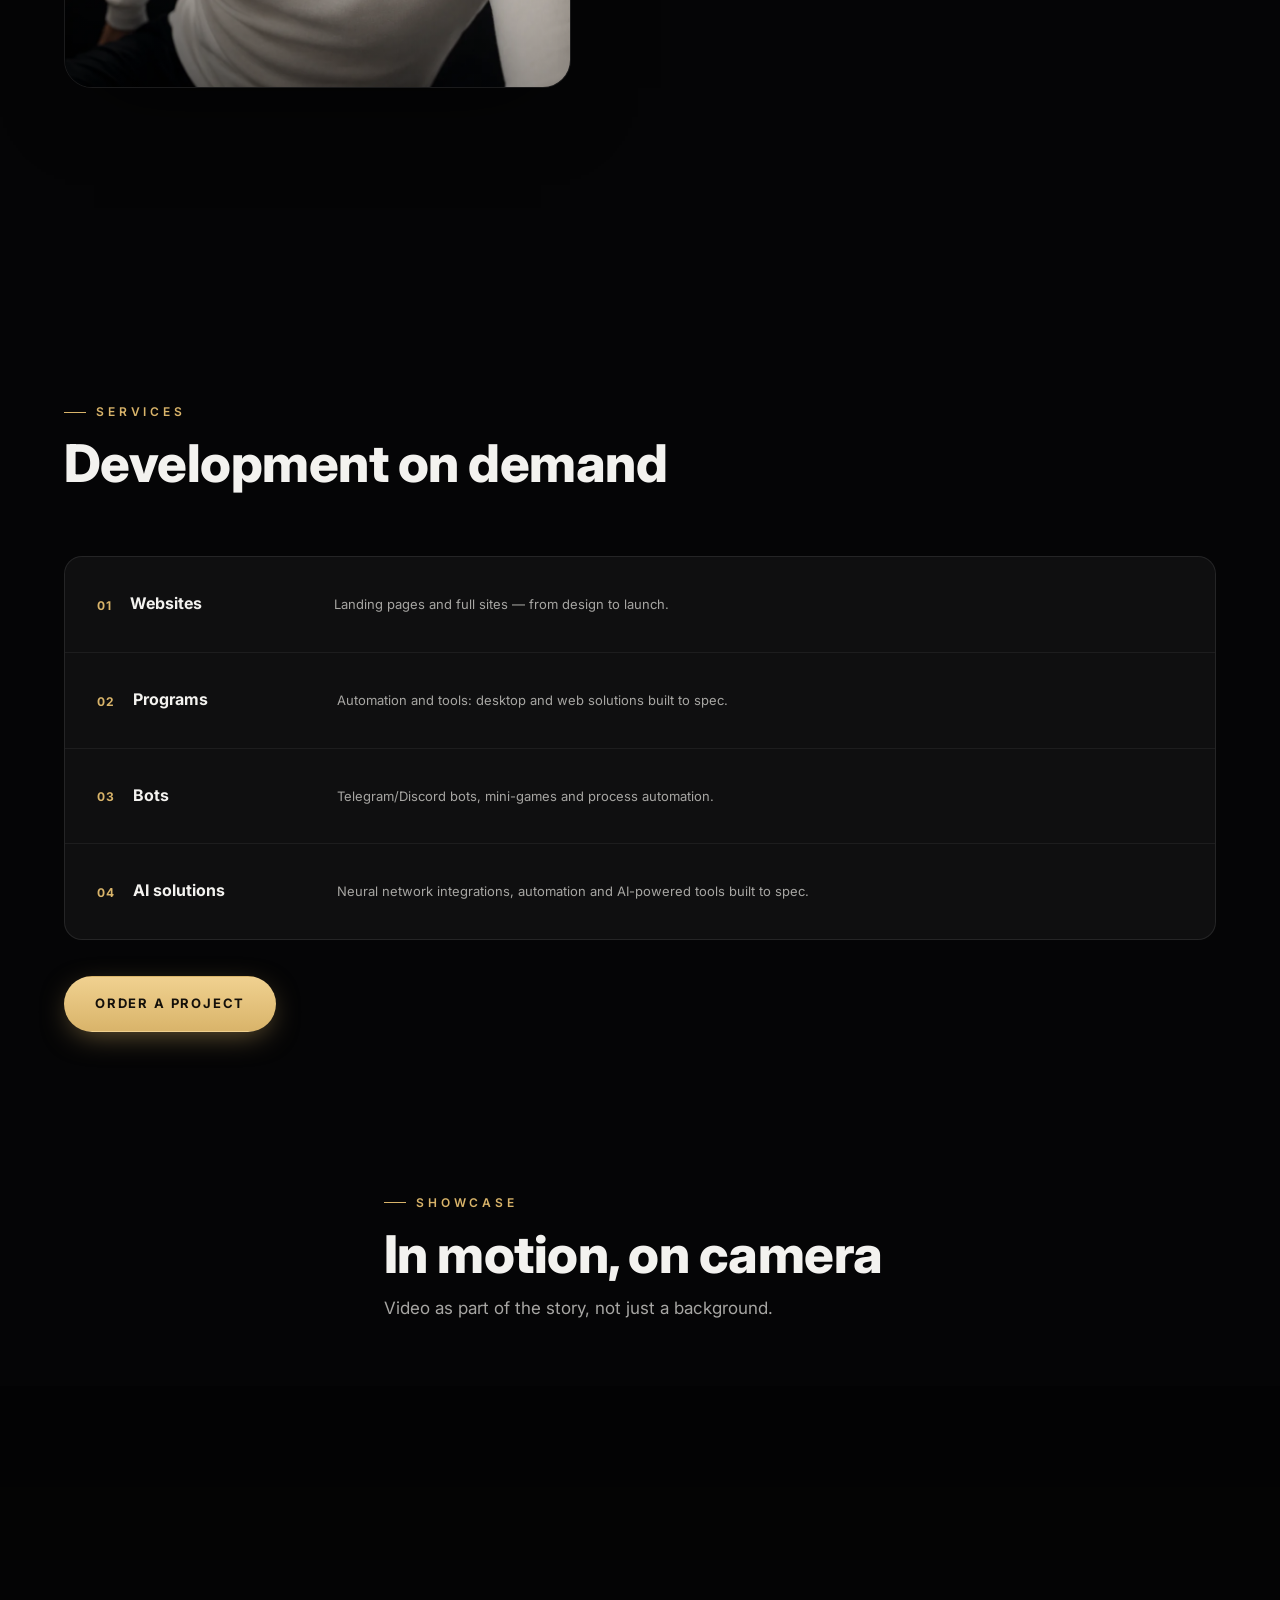
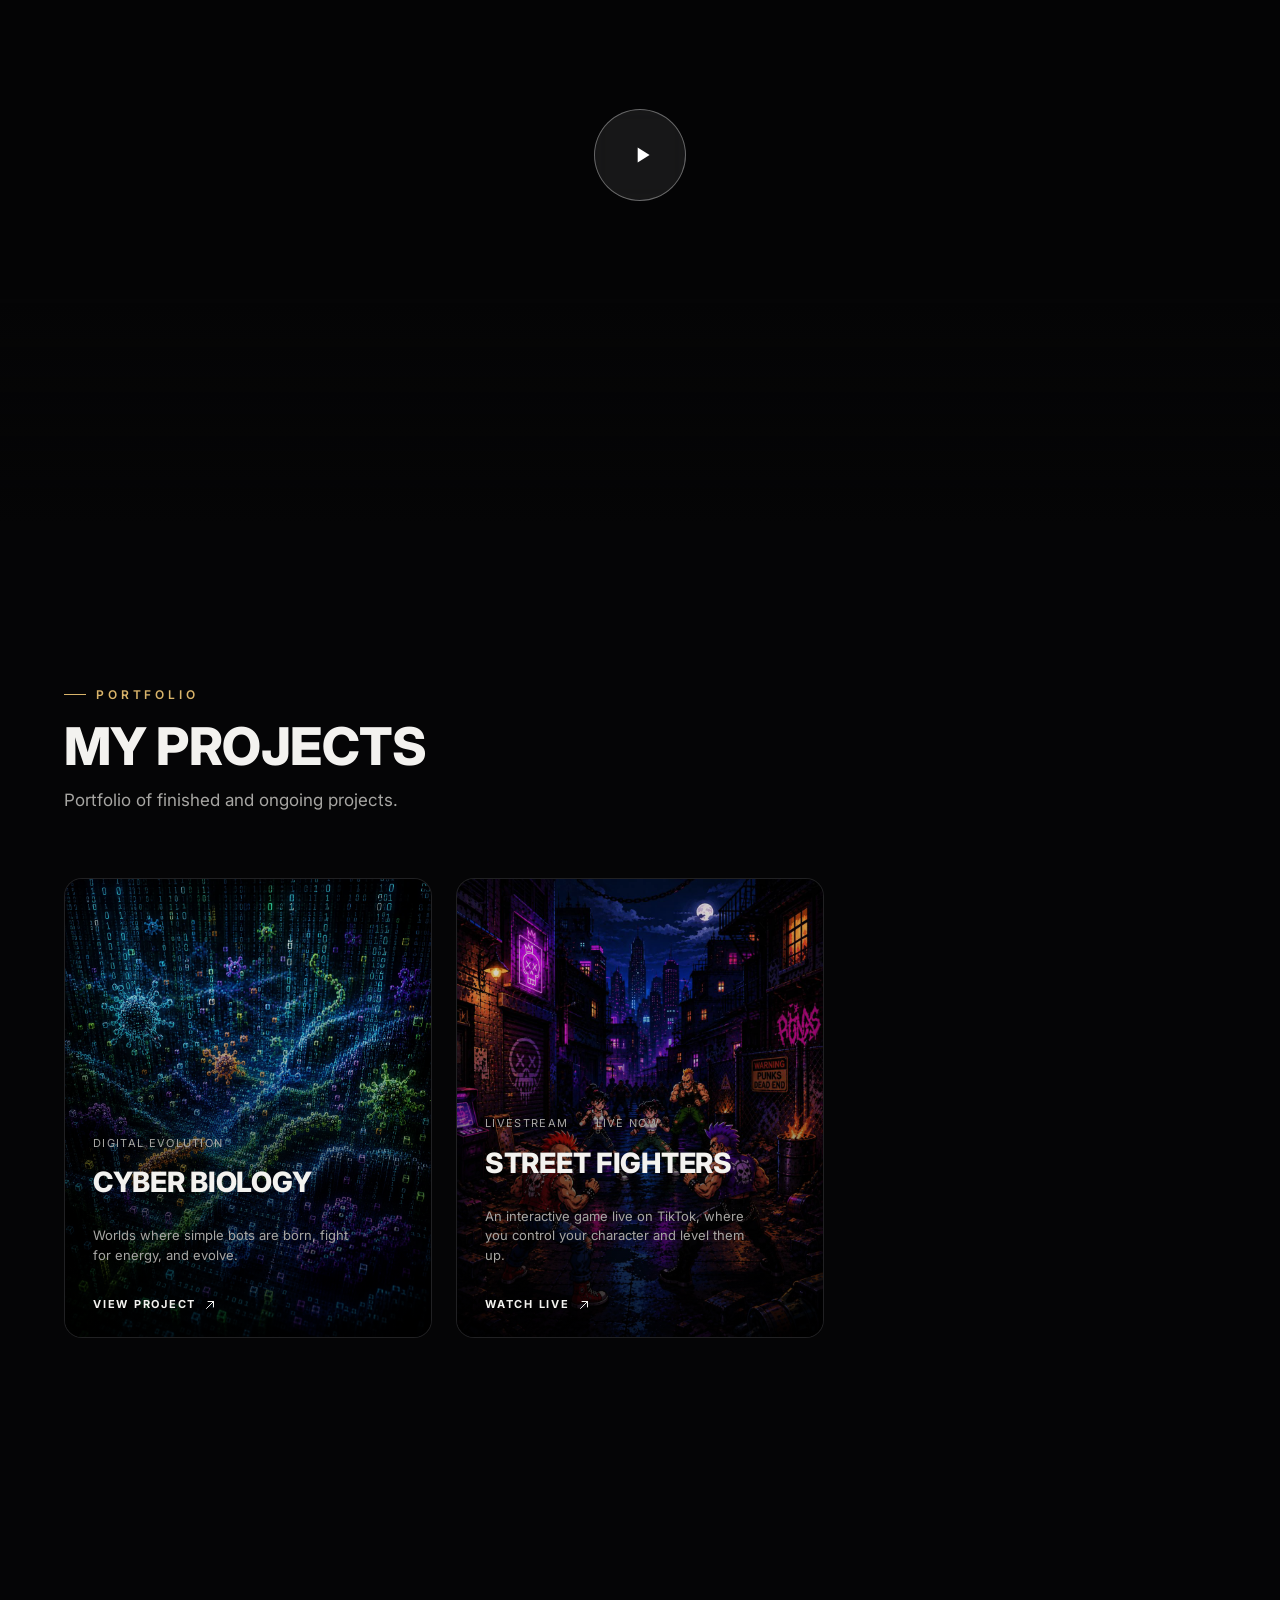
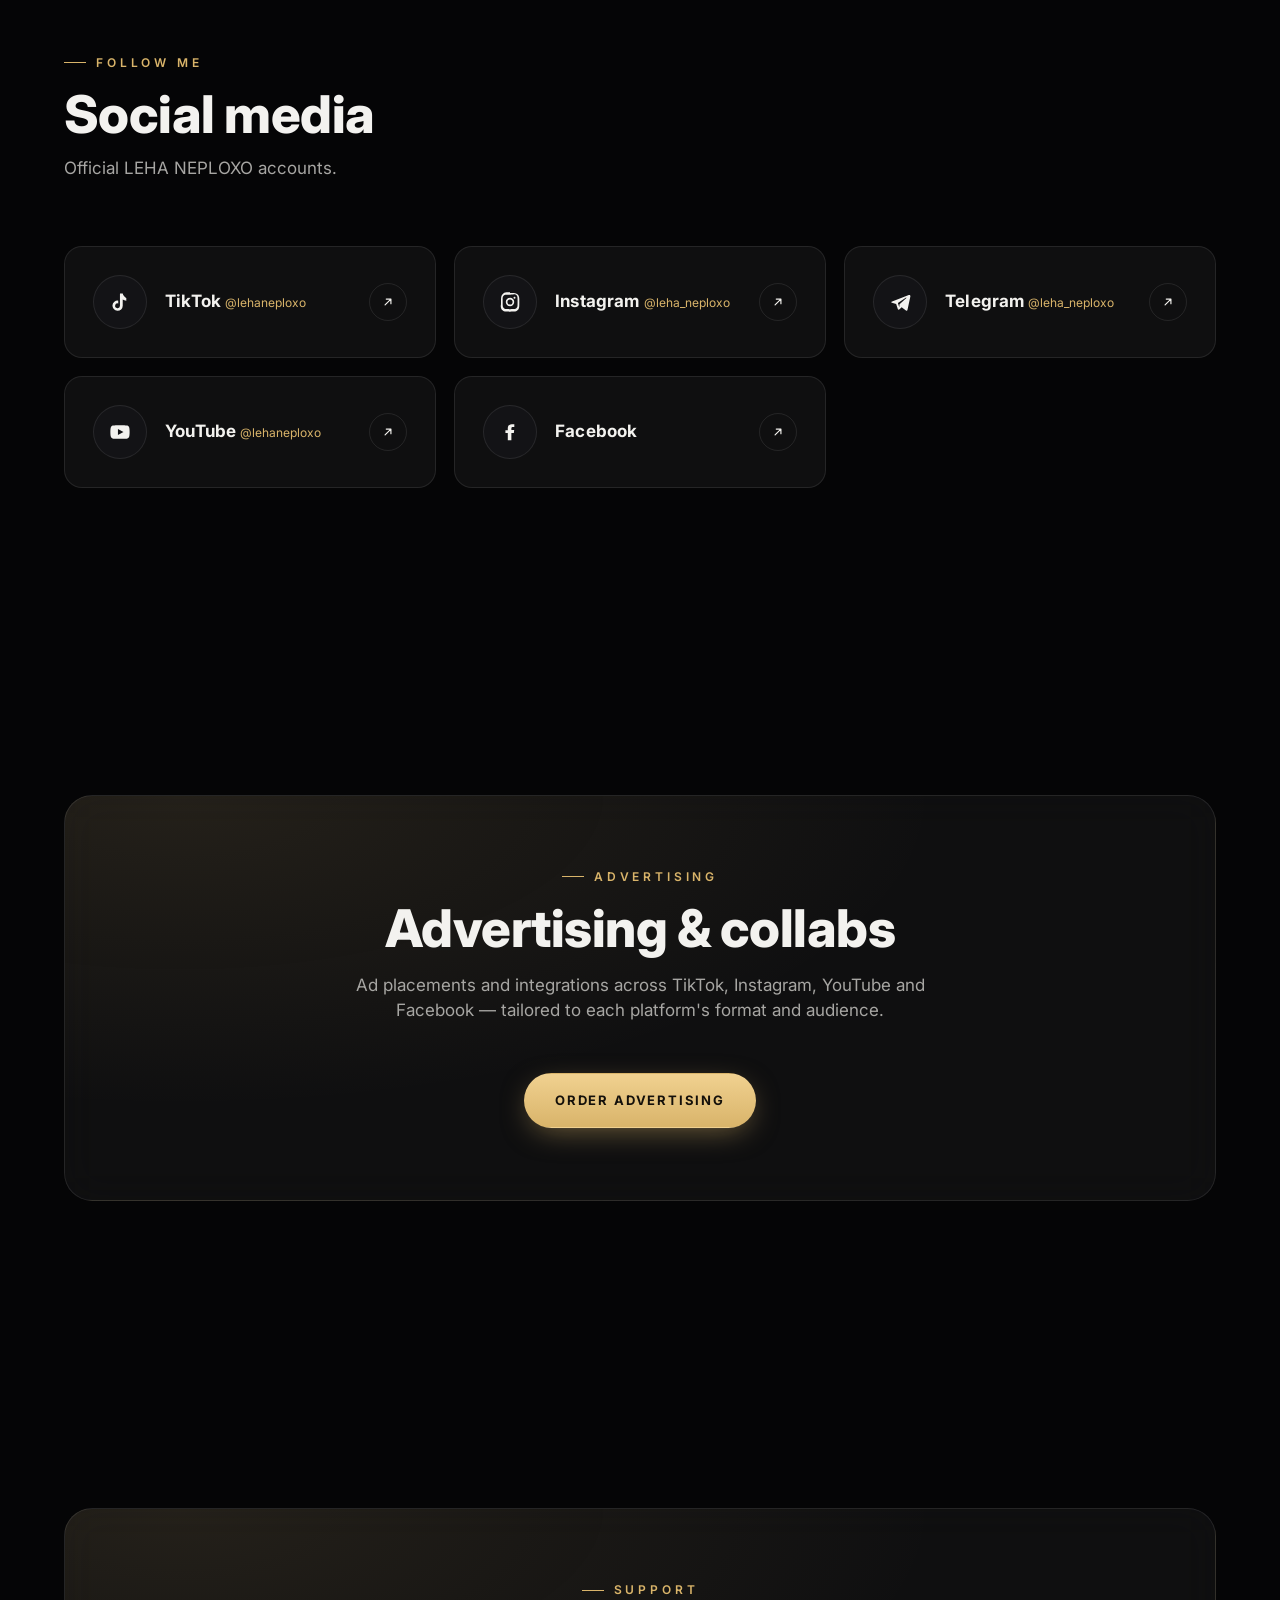
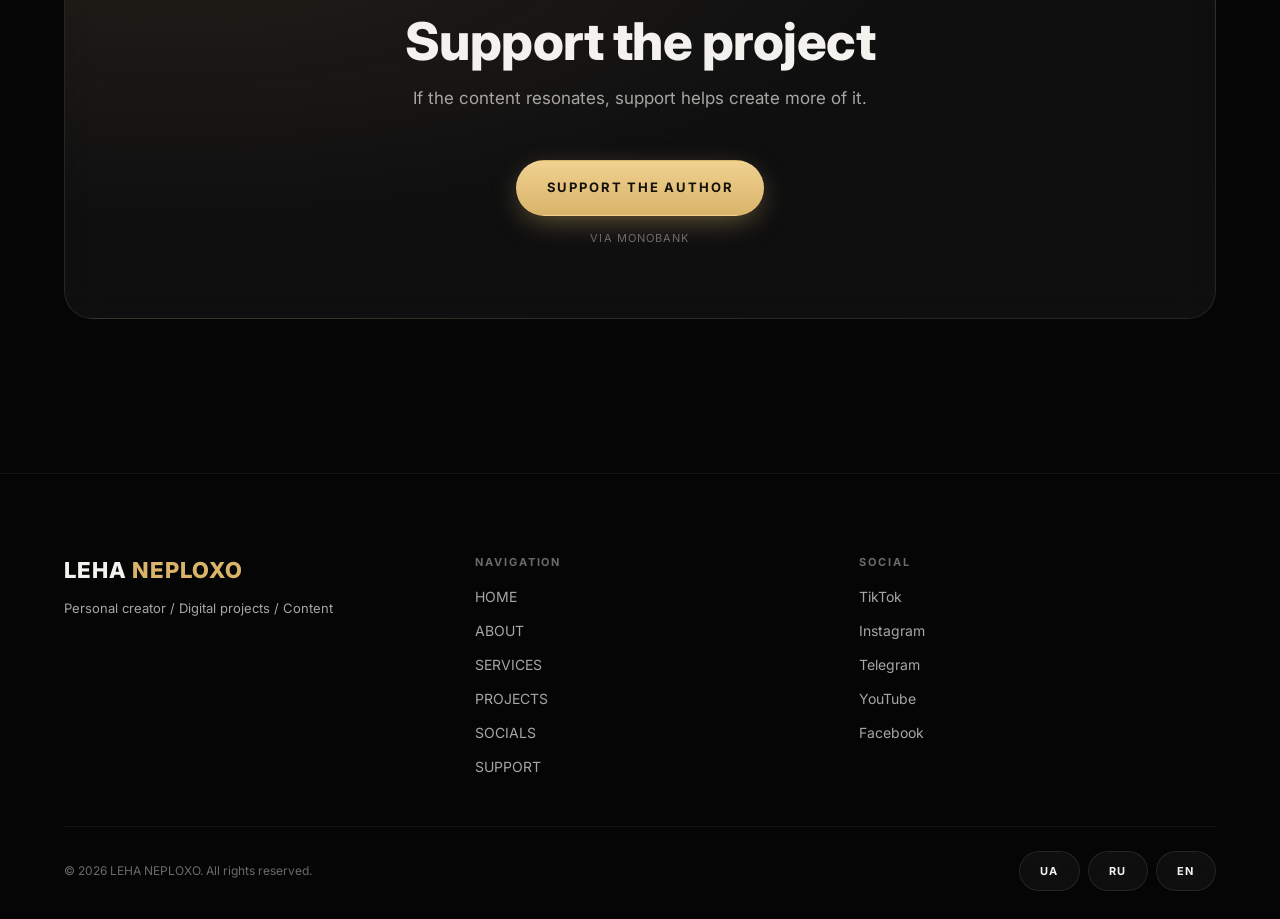
==== commit 36018116: "Rename support CTA to "Support the author", link Hero button directly - "Поддержать проект" -> "Подд" ====
--- a/index.html
+++ b/index.html
@@ -92,7 +92,7 @@
       <p class="hero__subtitle" data-i18n="hero.subtitle">Digital projects / Content</p>
       <div class="hero__cta">
         <a href="#projects" class="btn btn--primary" data-i18n="hero.cta.primary">MY PROJECTS</a>
-        <a href="#support" class="btn btn--ghost" data-i18n="hero.cta.secondary">Поддержать проект</a>
+        <a href="https://send.monobank.ua/jar/66xh9K3jV2" target="_blank" rel="noopener" class="btn btn--ghost" data-i18n="hero.cta.secondary">Поддержать автора</a>
       </div>
     </div>
     <div class="hero__scroll"><span data-i18n="hero.scroll">Scroll</span><i></i></div>
@@ -281,7 +281,7 @@
         <div class="eyebrow" data-i18n="support.label">SUPPORT</div>
         <h2 class="section-title" data-i18n="support.title">Поддержка проекта</h2>
         <p class="support__text" data-i18n="support.text">—</p>
-        <a class="btn btn--primary" style="margin-top:32px" href="https://send.monobank.ua/jar/66xh9K3jV2" target="_blank" rel="noopener" data-i18n="support.cta">Поддержать проект</a>
+        <a class="btn btn--primary" style="margin-top:32px" href="https://send.monobank.ua/jar/66xh9K3jV2" target="_blank" rel="noopener" data-i18n="support.cta">Поддержать автора</a>
         <div class="support__via" data-i18n="support.via">via Monobank</div>
       </div>
     </div>
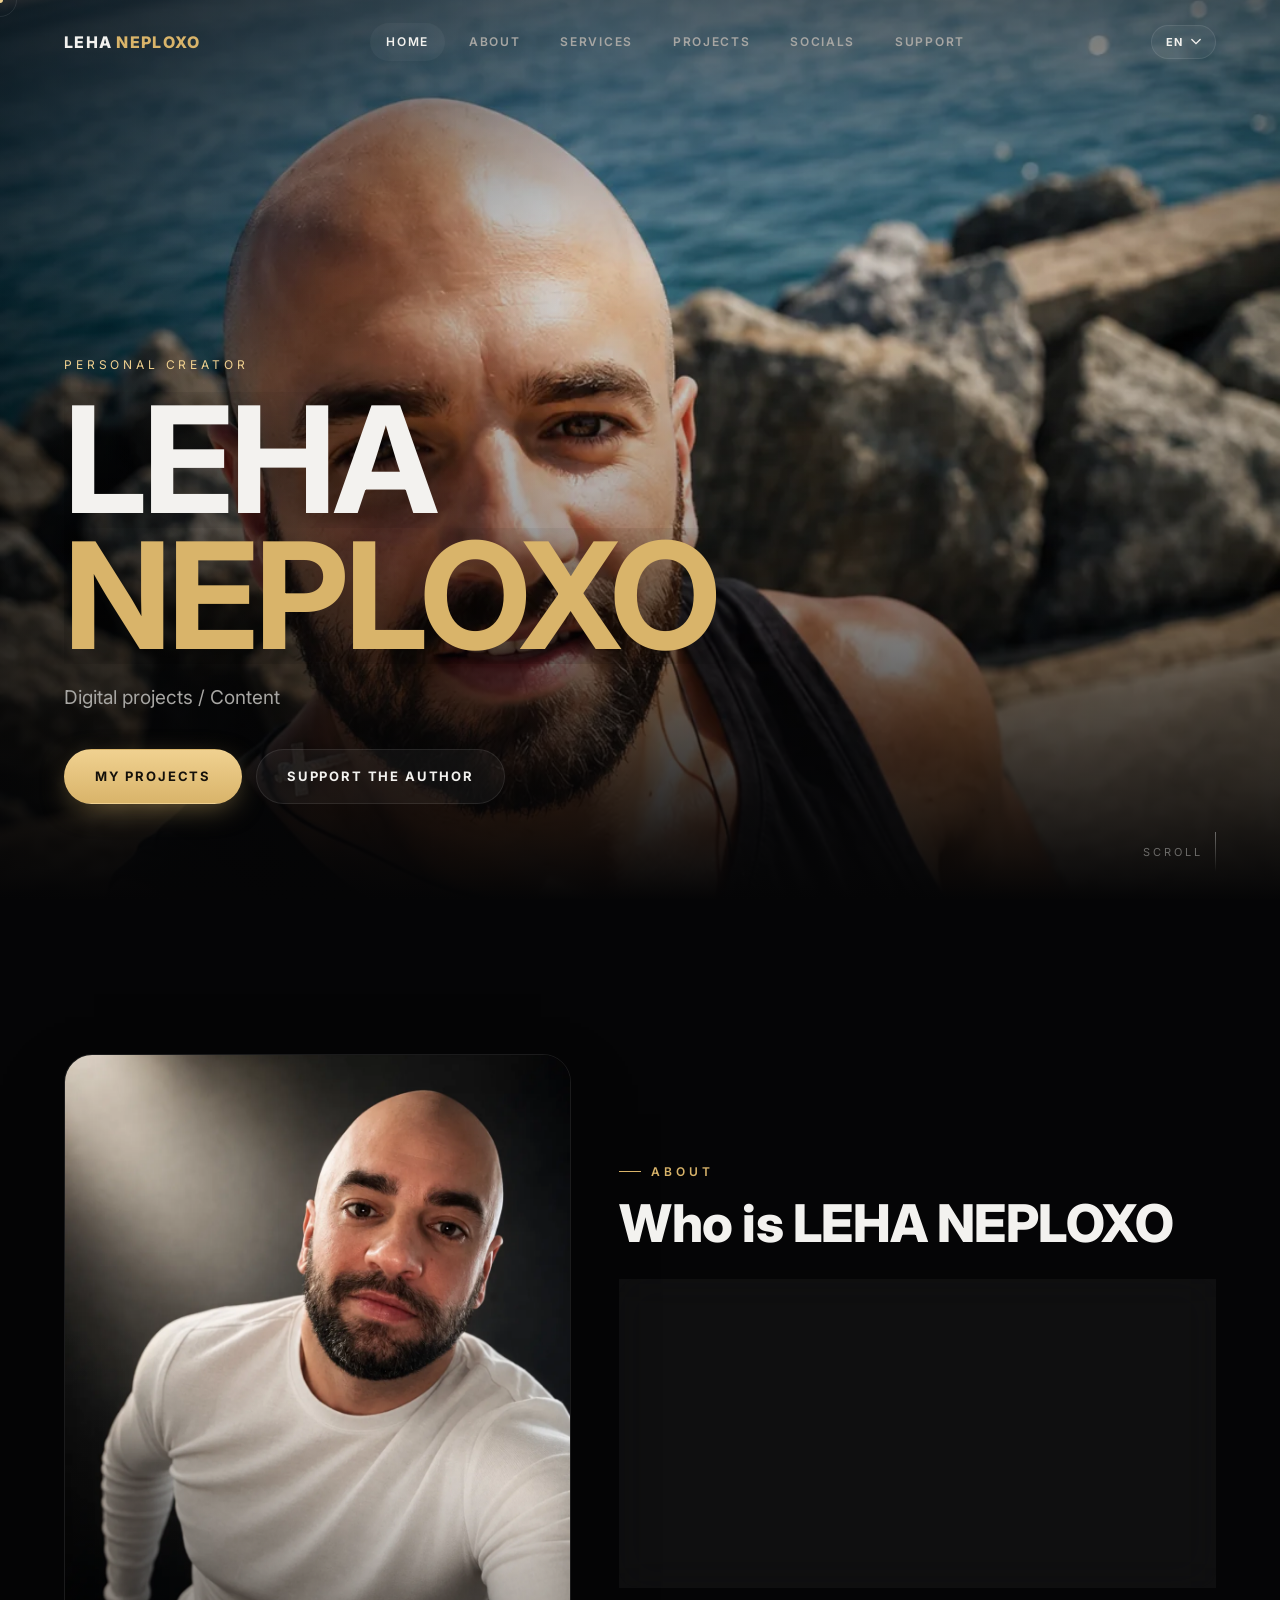
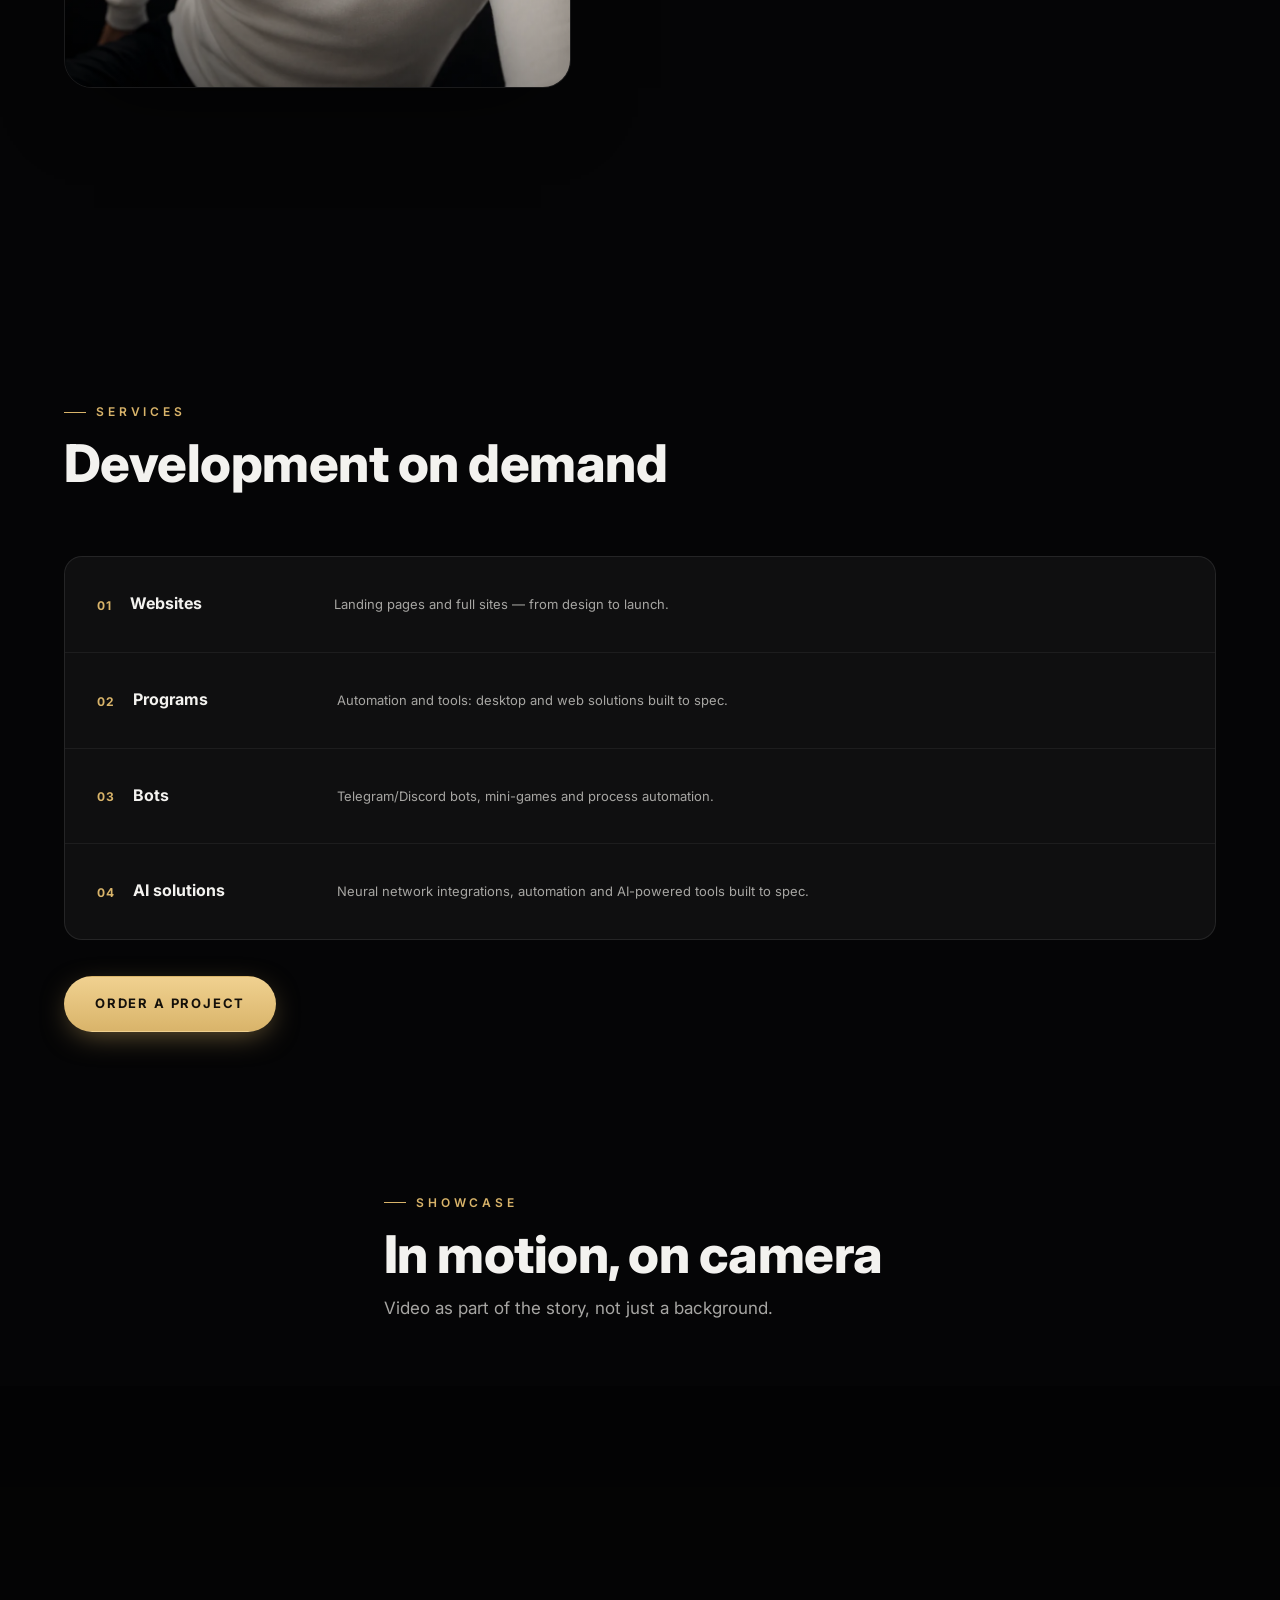
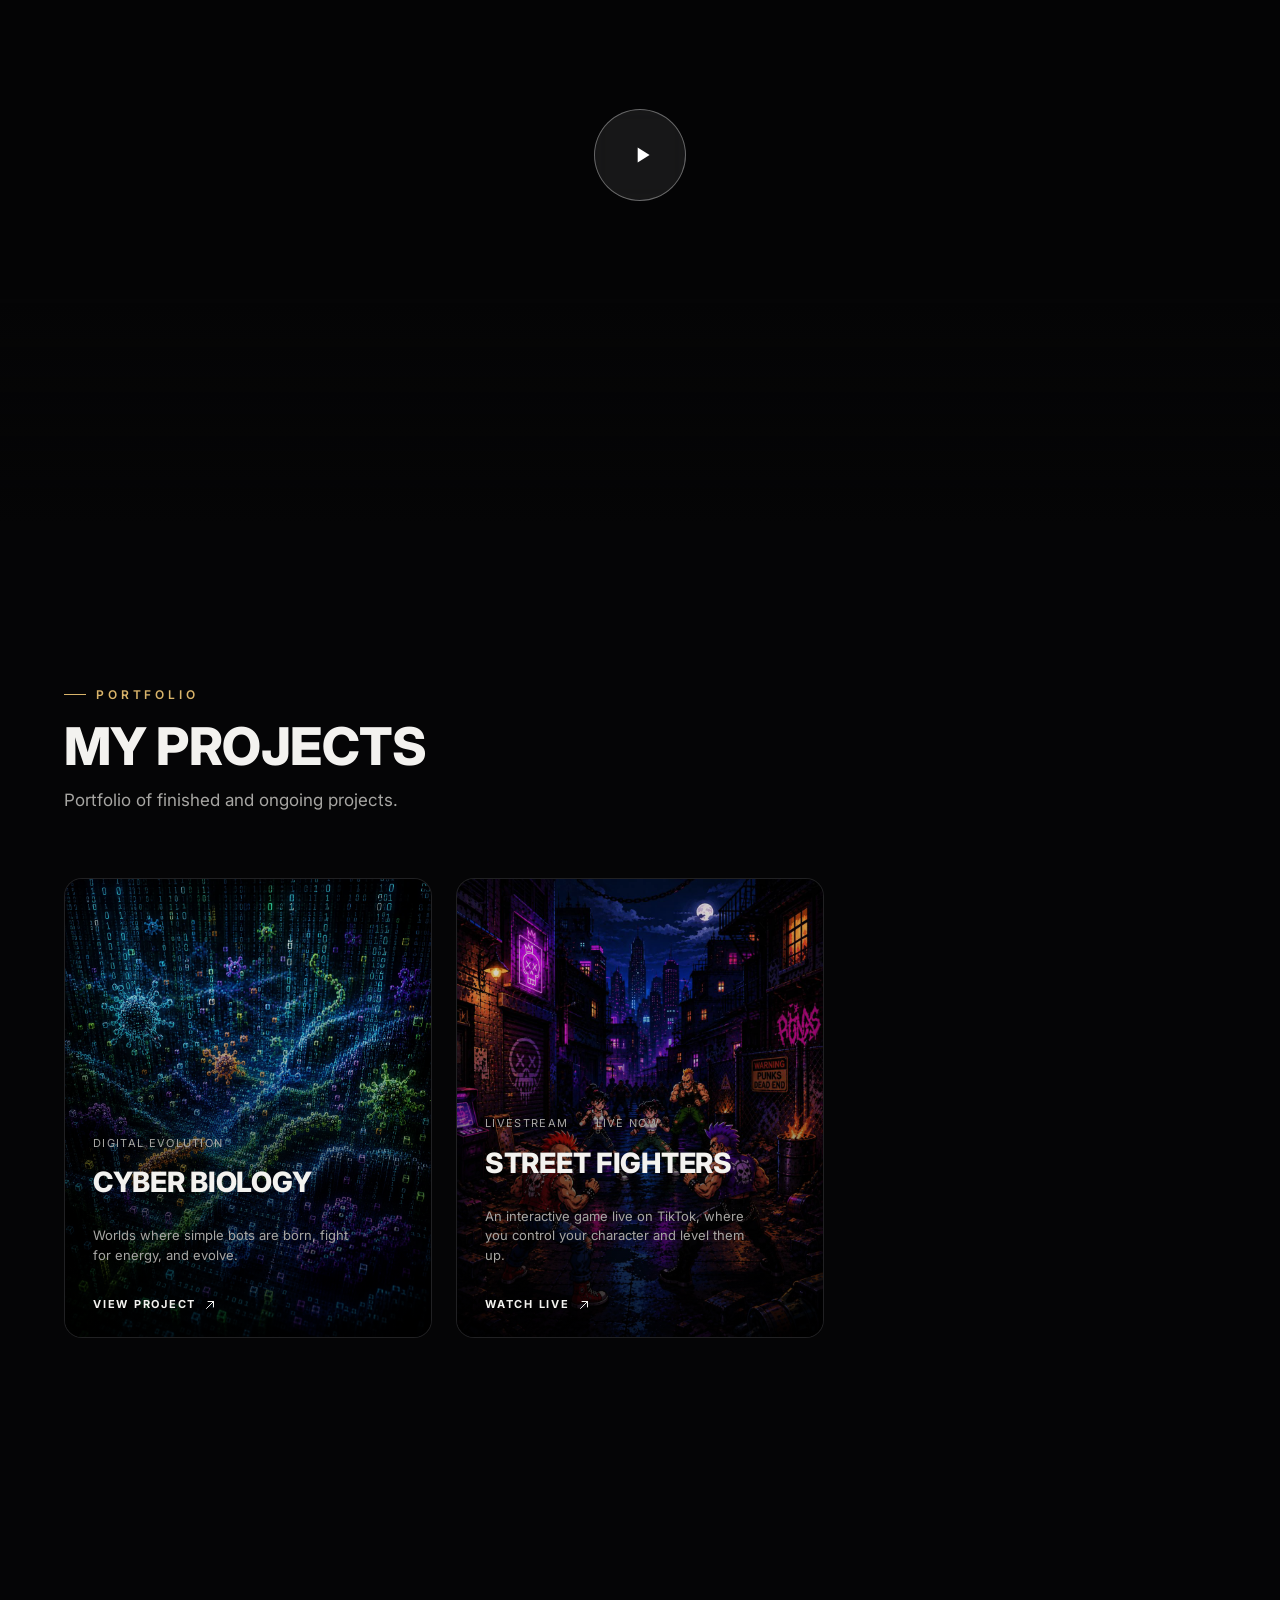
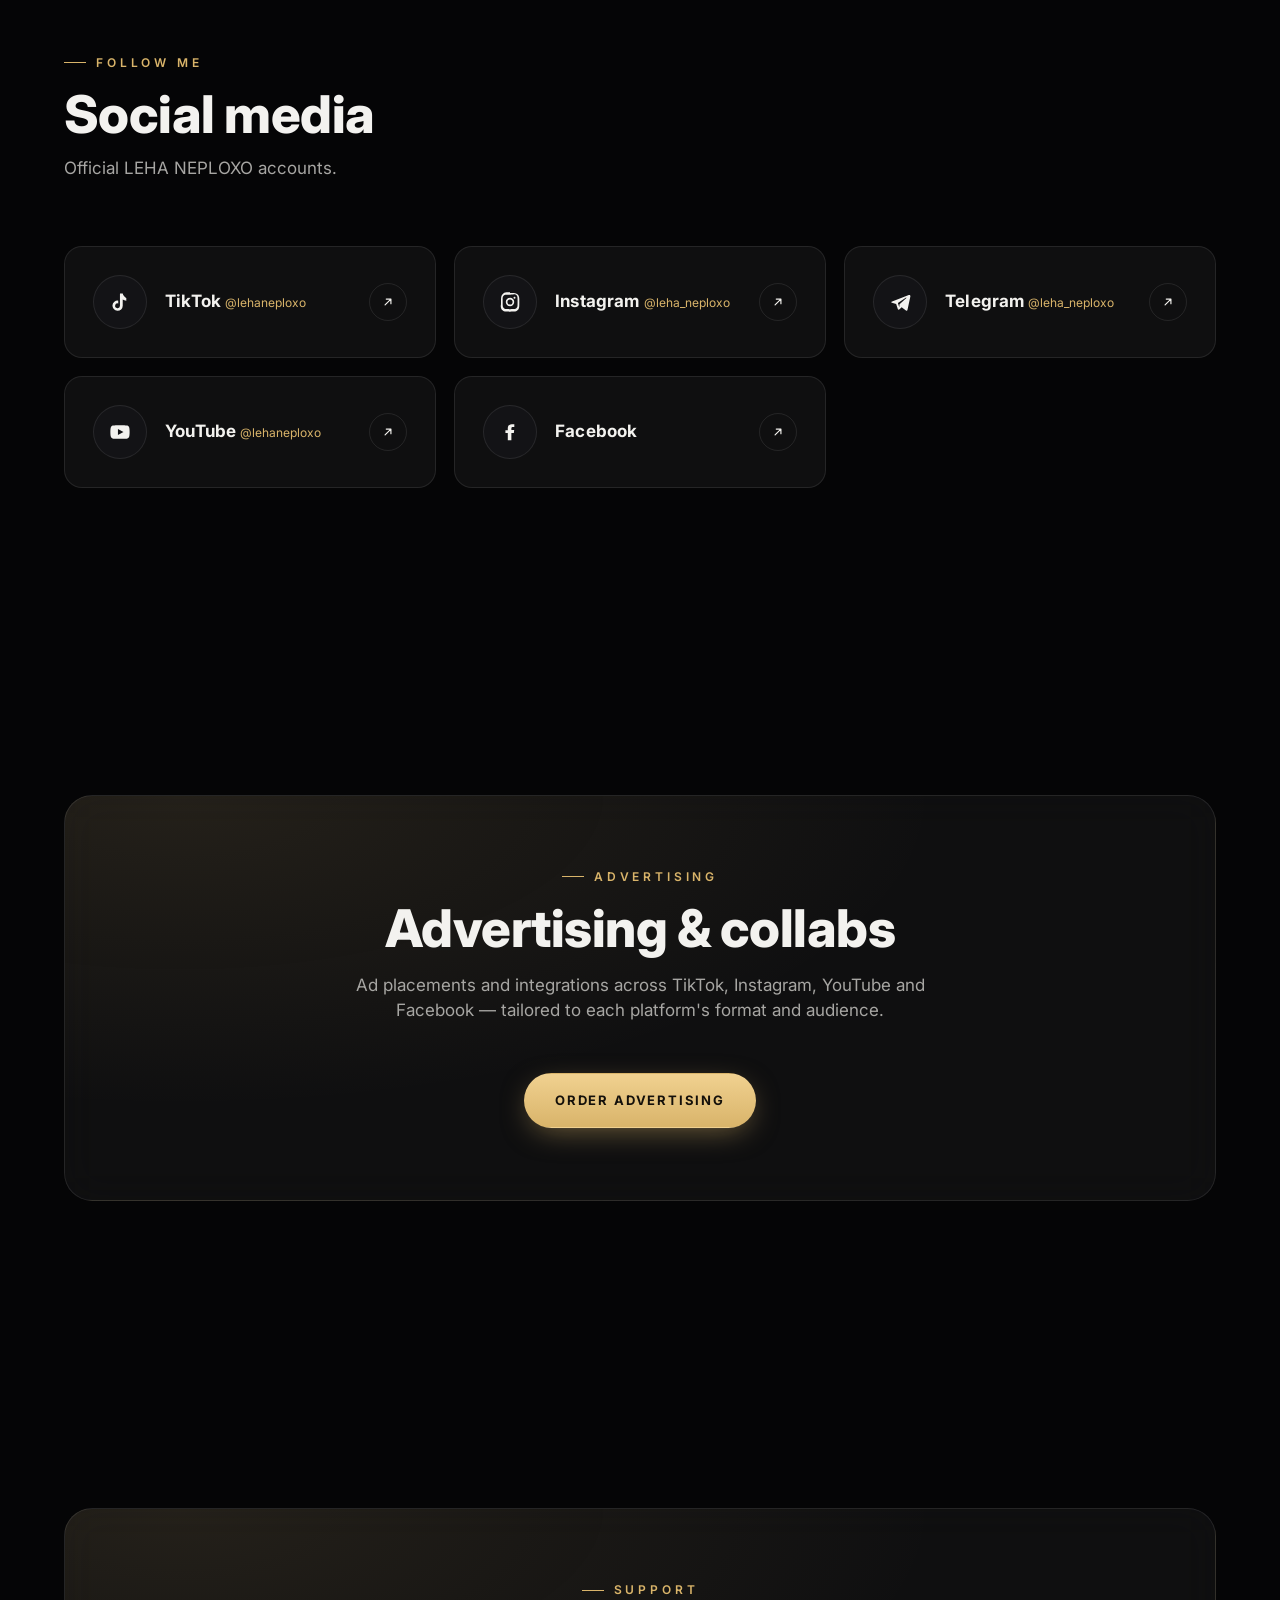
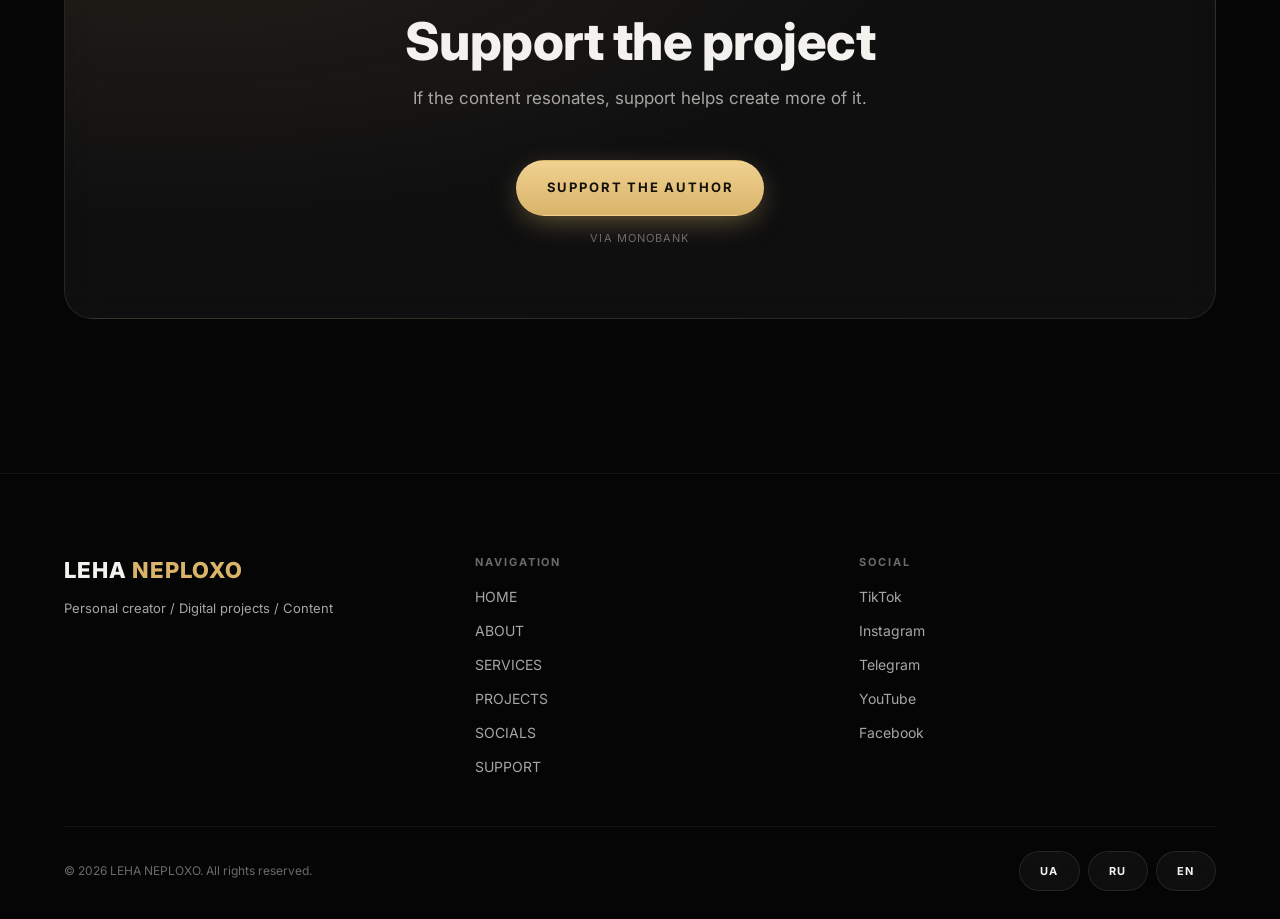
==== commit 9c0cf308: "Use matching video-still photos as hero/showcase poster images The poster shown when the background " ====
--- a/index.html
+++ b/index.html
@@ -78,8 +78,8 @@
   <!-- HERO -->
   <section class="hero" id="home">
     <div class="hero__media">
-      <img src="assets/img/portrait-hero.webp" alt="" data-i18n-attr="alt:hero.alt">
-      <video data-bgvideo muted loop playsinline autoplay preload="auto" poster="assets/img/portrait-hero.webp">
+      <img src="assets/img/hero-loop-poster.webp" alt="" data-i18n-attr="alt:hero.alt">
+      <video data-bgvideo muted loop playsinline autoplay preload="auto" poster="assets/img/hero-loop-poster.webp">
         <source src="assets/video/hero-loop.mp4" type="video/mp4">
       </video>
       <div class="hero__scrim"></div>
@@ -172,7 +172,7 @@
       <p class="section-sub" data-i18n="showcase.sub">Video as part of the story, not just a background.</p>
     </div>
     <div class="showcase__stage" data-reveal="scale">
-      <video data-bgvideo muted loop playsinline autoplay preload="auto" poster="assets/img/lifestyle-car.webp">
+      <video data-bgvideo muted loop playsinline autoplay preload="auto" poster="assets/img/showcase-poster.webp">
         <source src="assets/video/showcase.mp4" type="video/mp4">
       </video>
       <div class="showcase__scrim"></div>
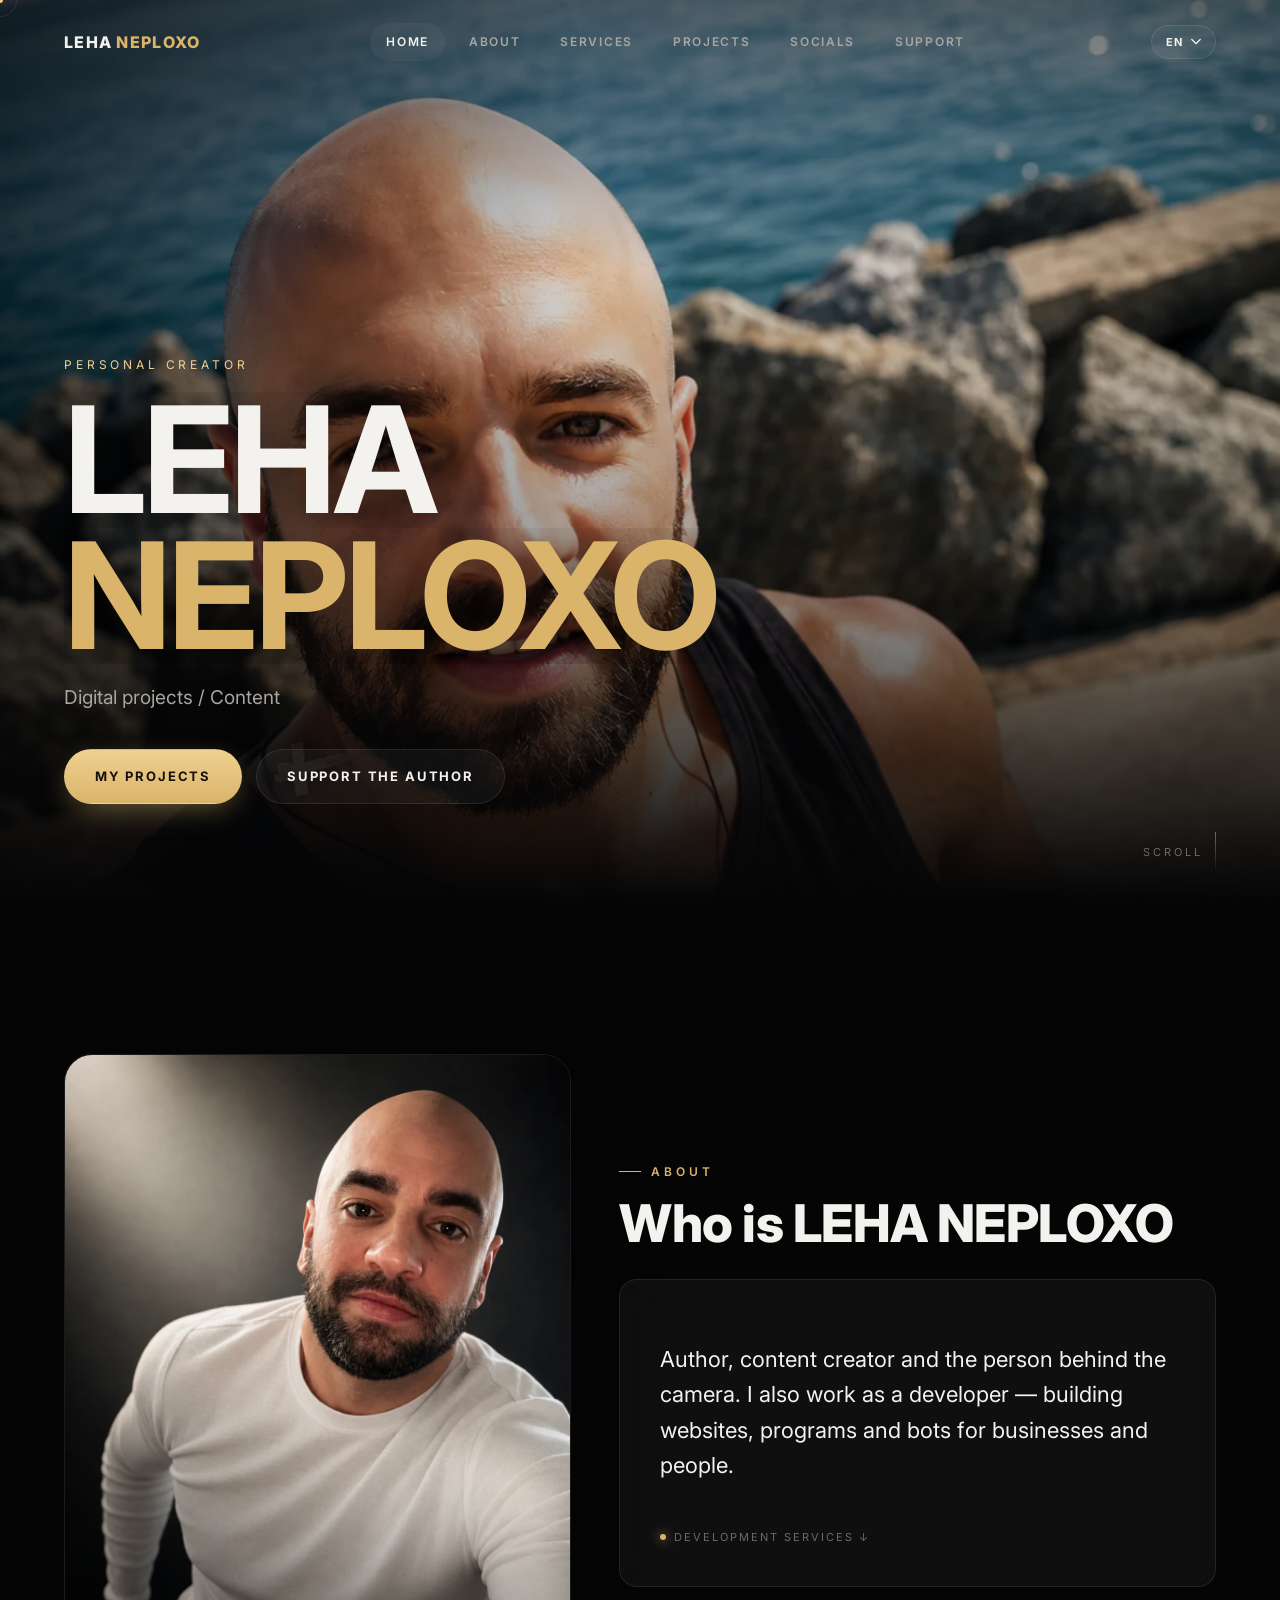
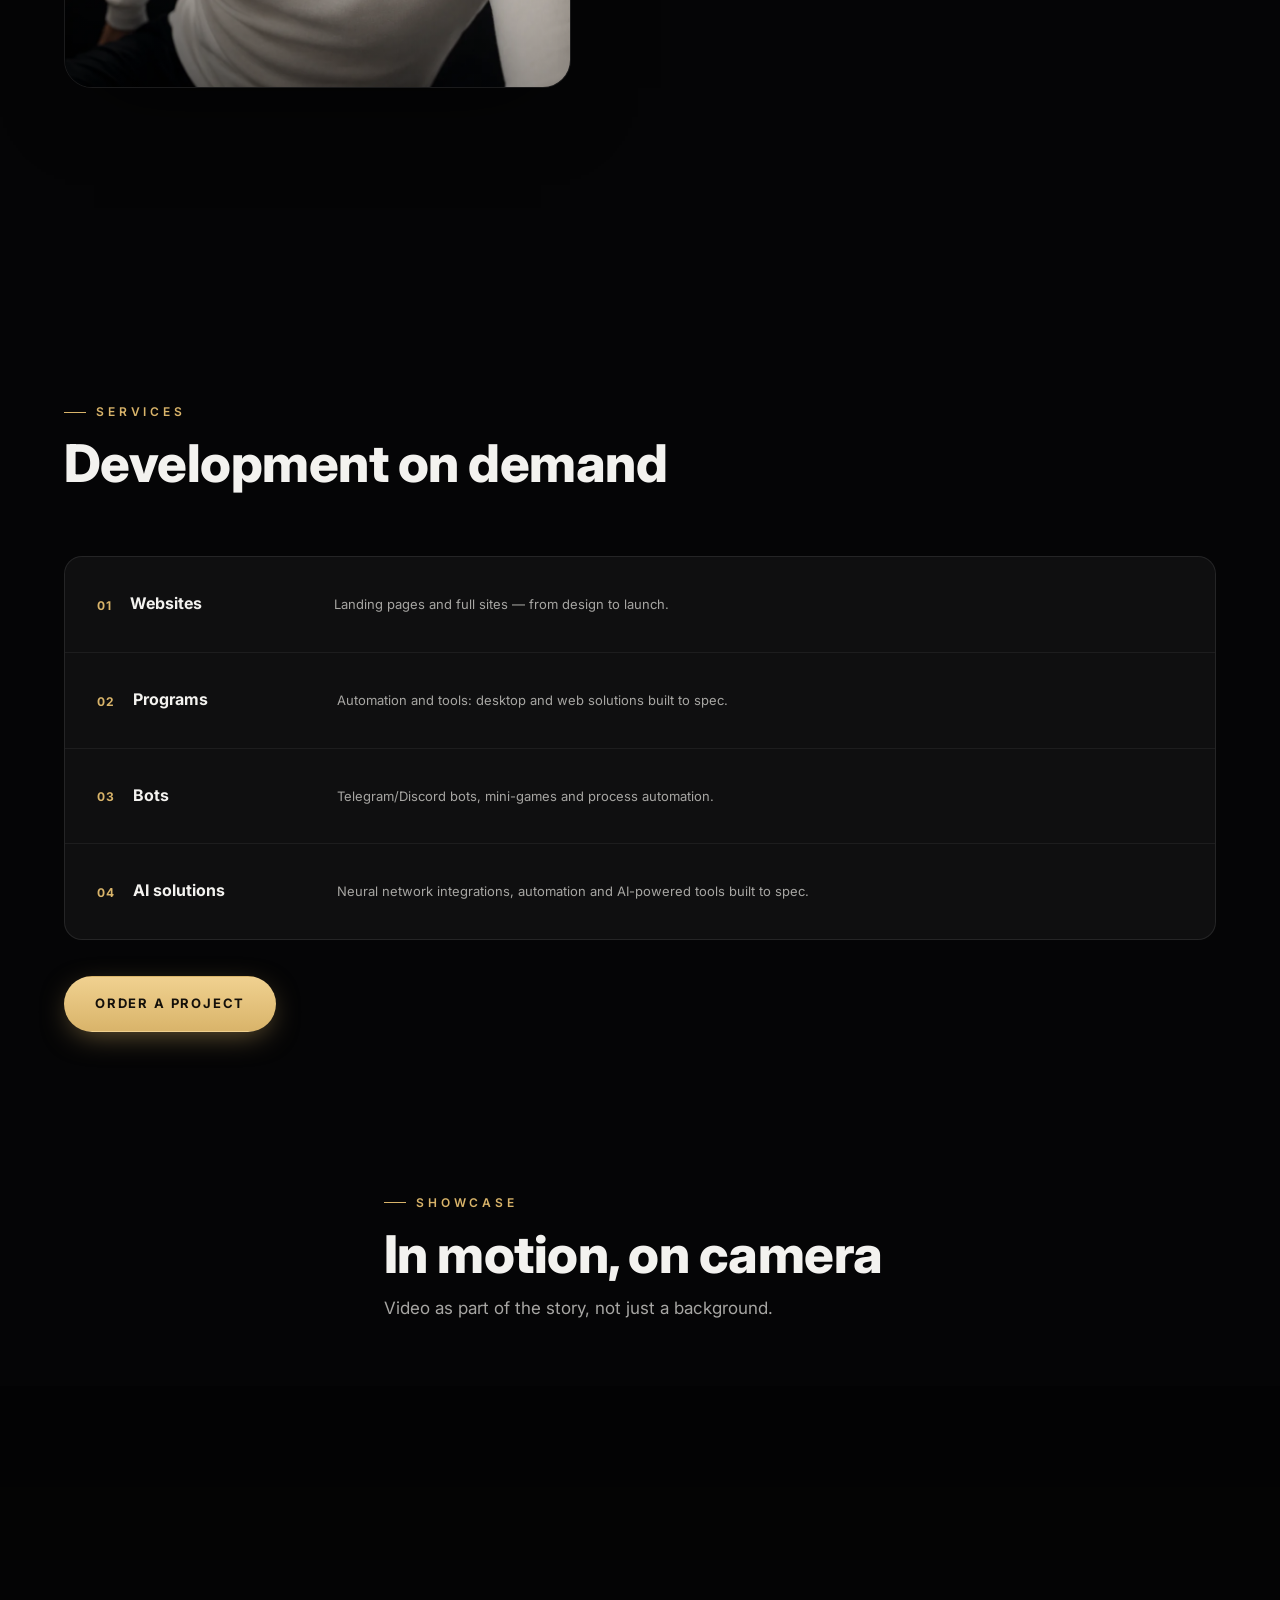
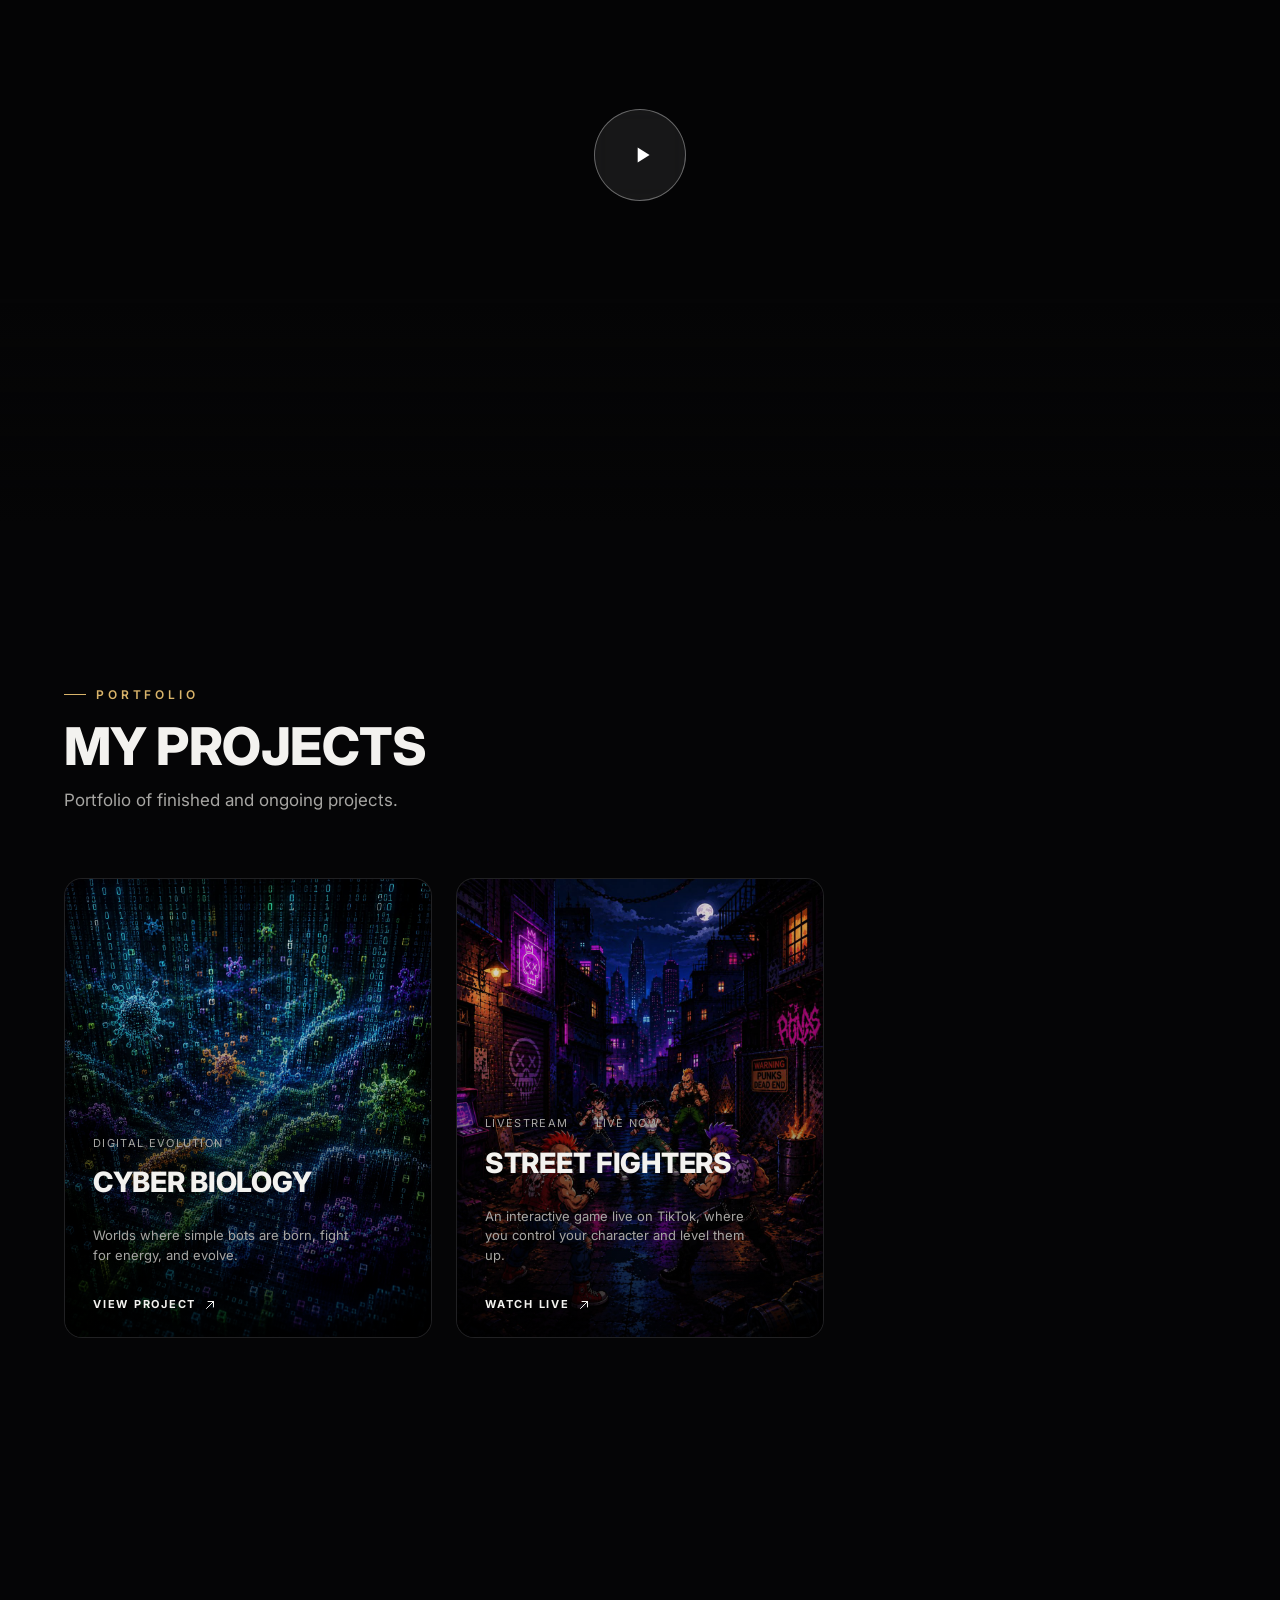
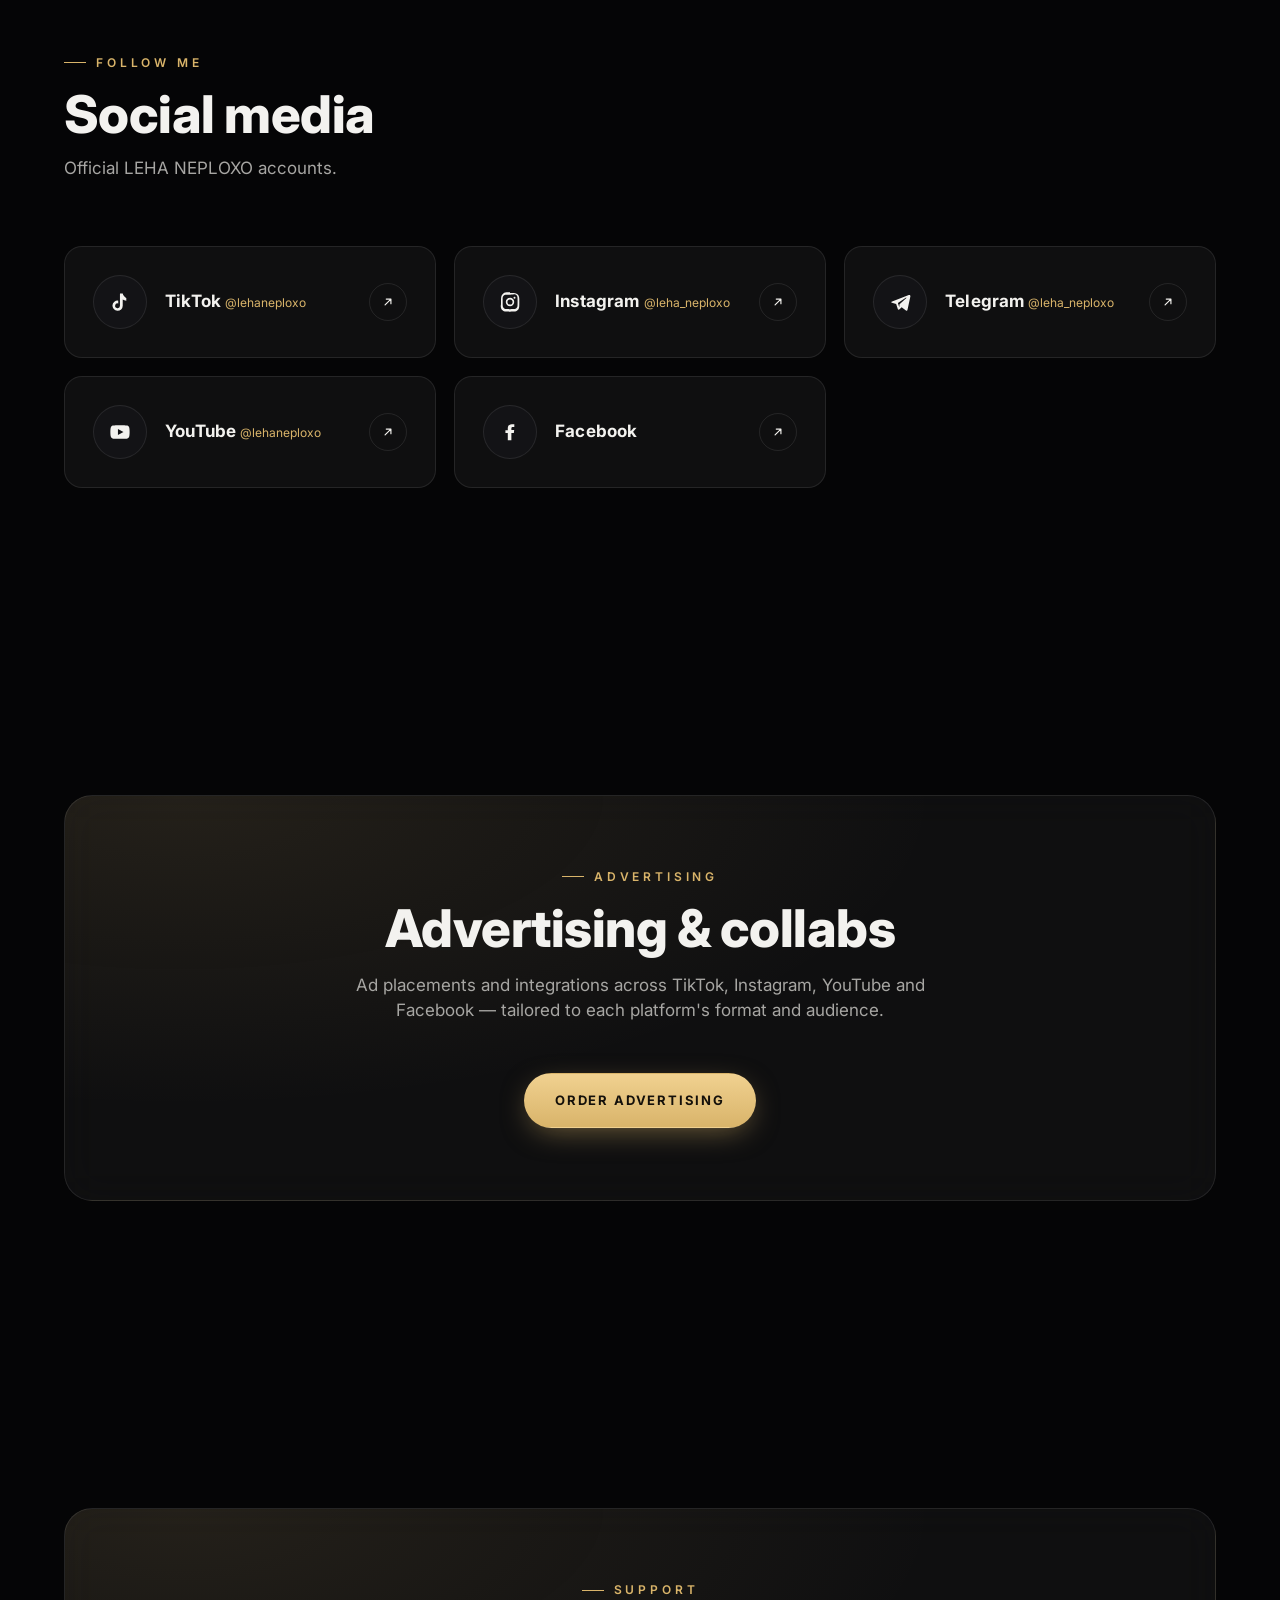
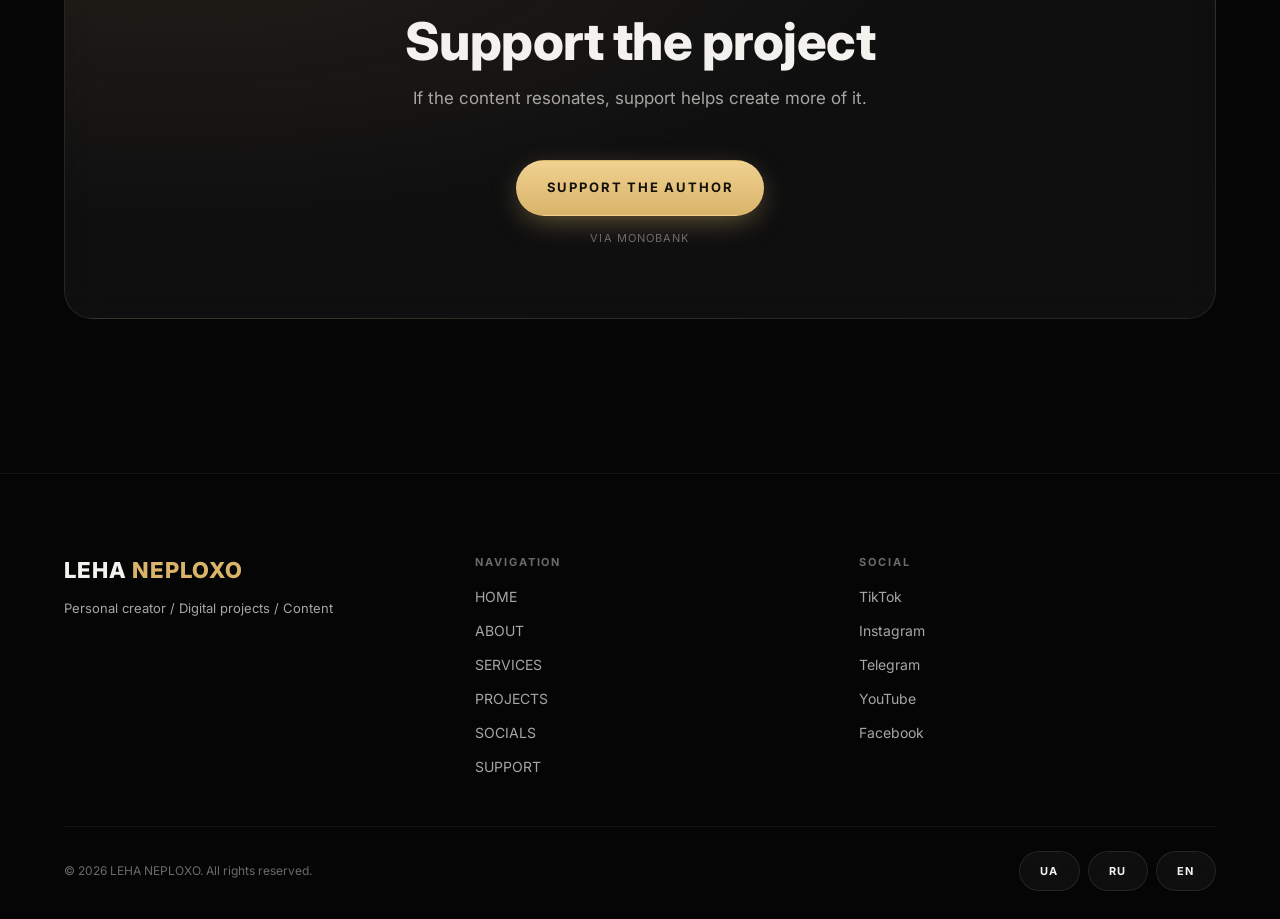
==== commit b6b435b9: "Add SEO fundamentals: sitemap, robots.txt, structured data, Open Graph - robots.txt + sitemap.xml so" ====
--- a/index.html
+++ b/index.html
@@ -10,6 +10,31 @@
 <link rel="preconnect" href="https://fonts.googleapis.com">
 <link rel="preconnect" href="https://fonts.gstatic.com" crossorigin>
 <link rel="stylesheet" href="css/style.css">
+<link rel="canonical" href="https://lehaneploxo.com/">
+<meta property="og:type" content="website">
+<meta property="og:title" content="LEHA NEPLOXO — Personal creator & Web Developer">
+<meta property="og:description" content="LEHA NEPLOXO — content creator and developer. Websites, programs, bots and AI solutions on demand.">
+<meta property="og:url" content="https://lehaneploxo.com/">
+<meta property="og:image" content="https://lehaneploxo.com/assets/img/hero-loop-poster.webp">
+<meta name="twitter:card" content="summary_large_image">
+<script type="application/ld+json">
+{
+  "@context": "https://schema.org",
+  "@type": "Person",
+  "name": "LEHA NEPLOXO",
+  "alternateName": ["Леха Неплохо", "Leha Neploxo", "leha_neploxo", "Alexei"],
+  "url": "https://lehaneploxo.com/",
+  "image": "https://lehaneploxo.com/assets/img/hero-loop-poster.webp",
+  "jobTitle": "Content Creator & Web Developer",
+  "sameAs": [
+    "https://www.tiktok.com/@lehaneploxo",
+    "https://www.instagram.com/leha_neploxo",
+    "https://t.me/leha_neploxo",
+    "https://www.youtube.com/@lehaneploxo",
+    "https://www.facebook.com/share/1DMmjqtWmZ/?mibextid=wwXIfr"
+  ]
+}
+</script>
 </head>
 <body class="no-scroll">
 
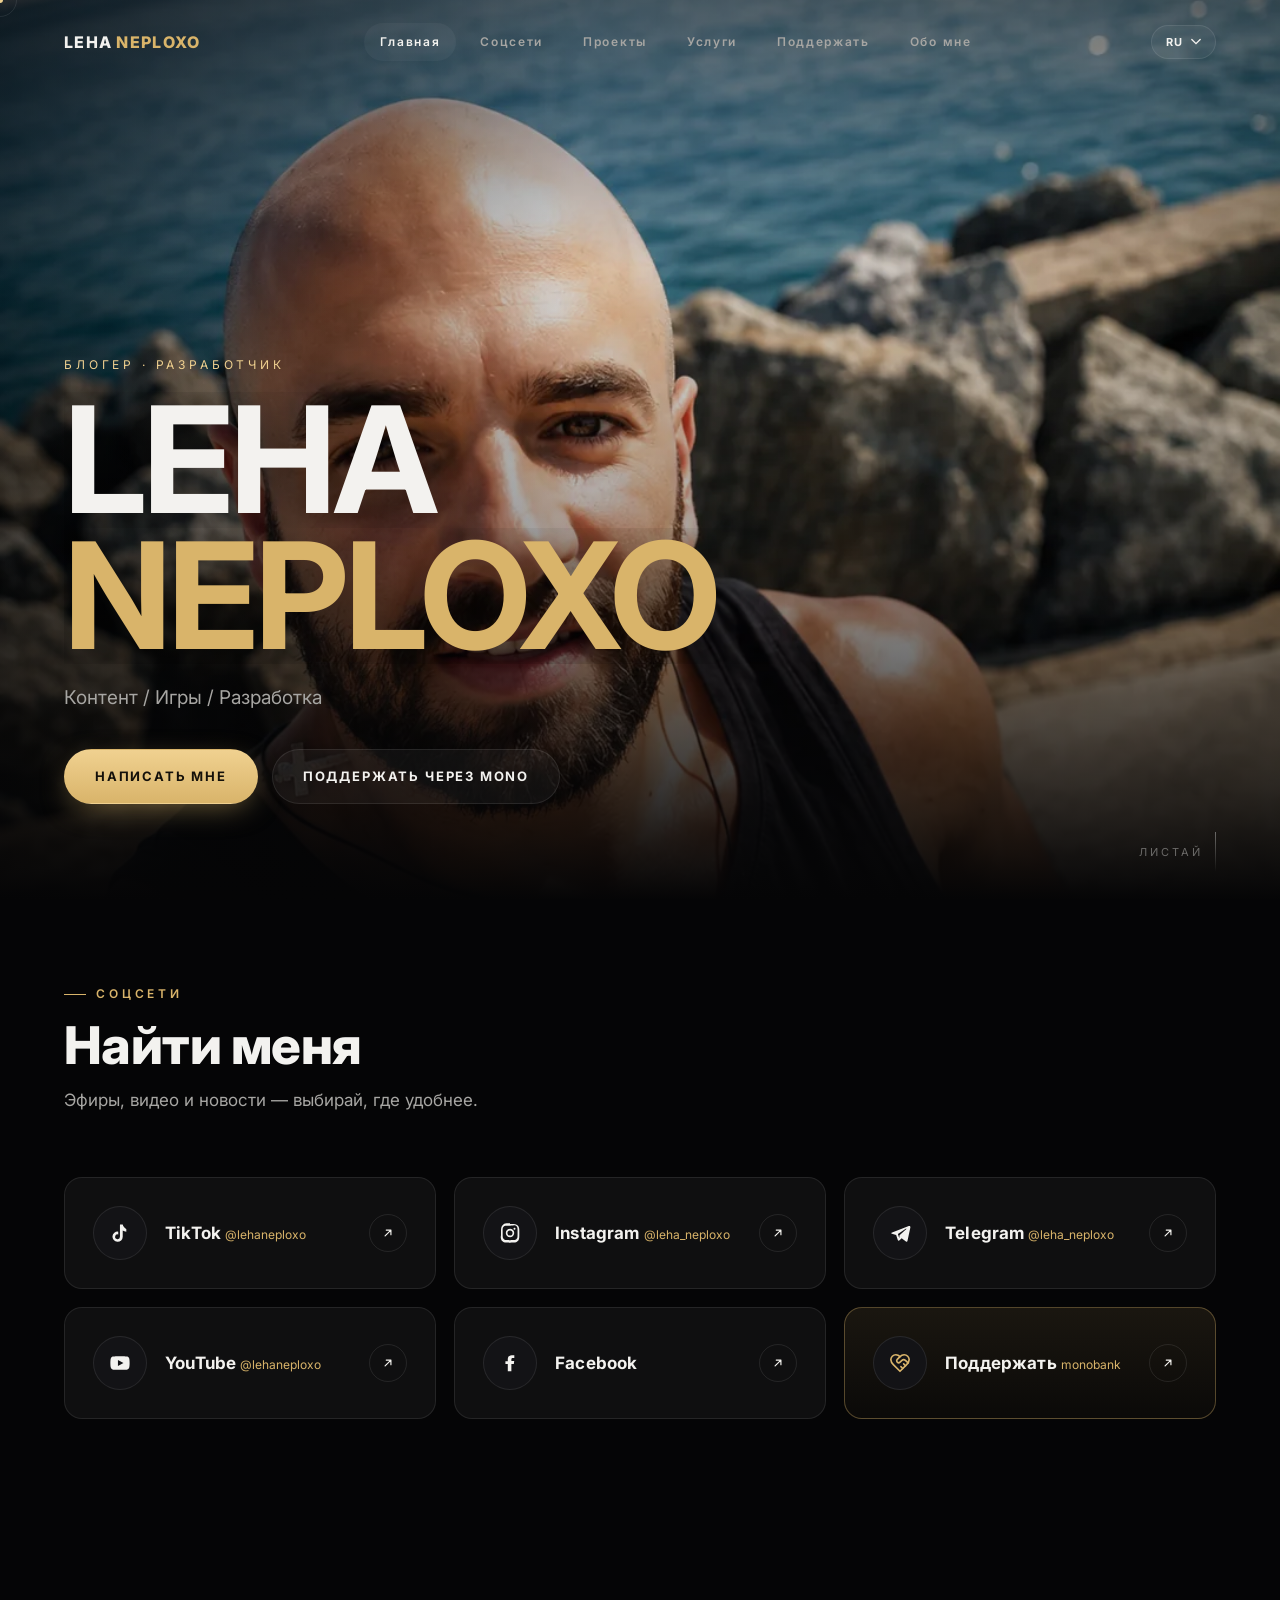
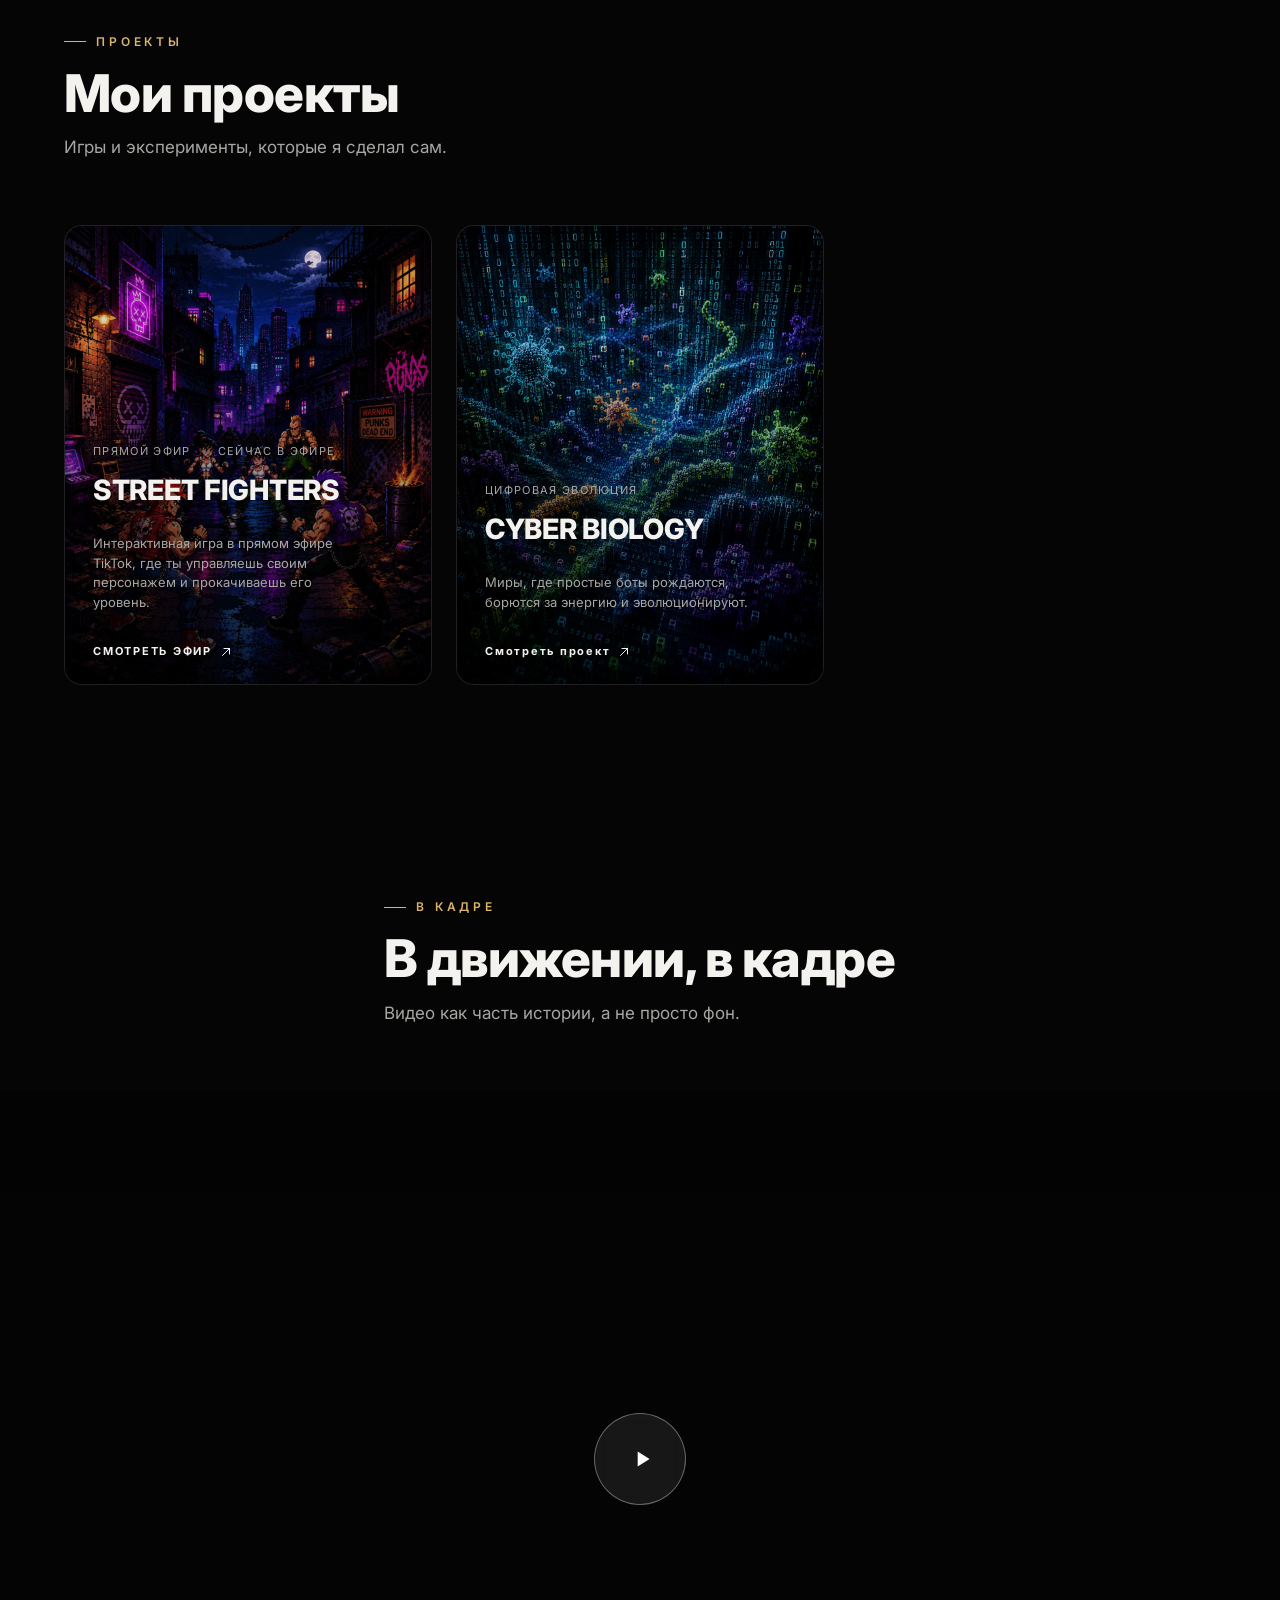
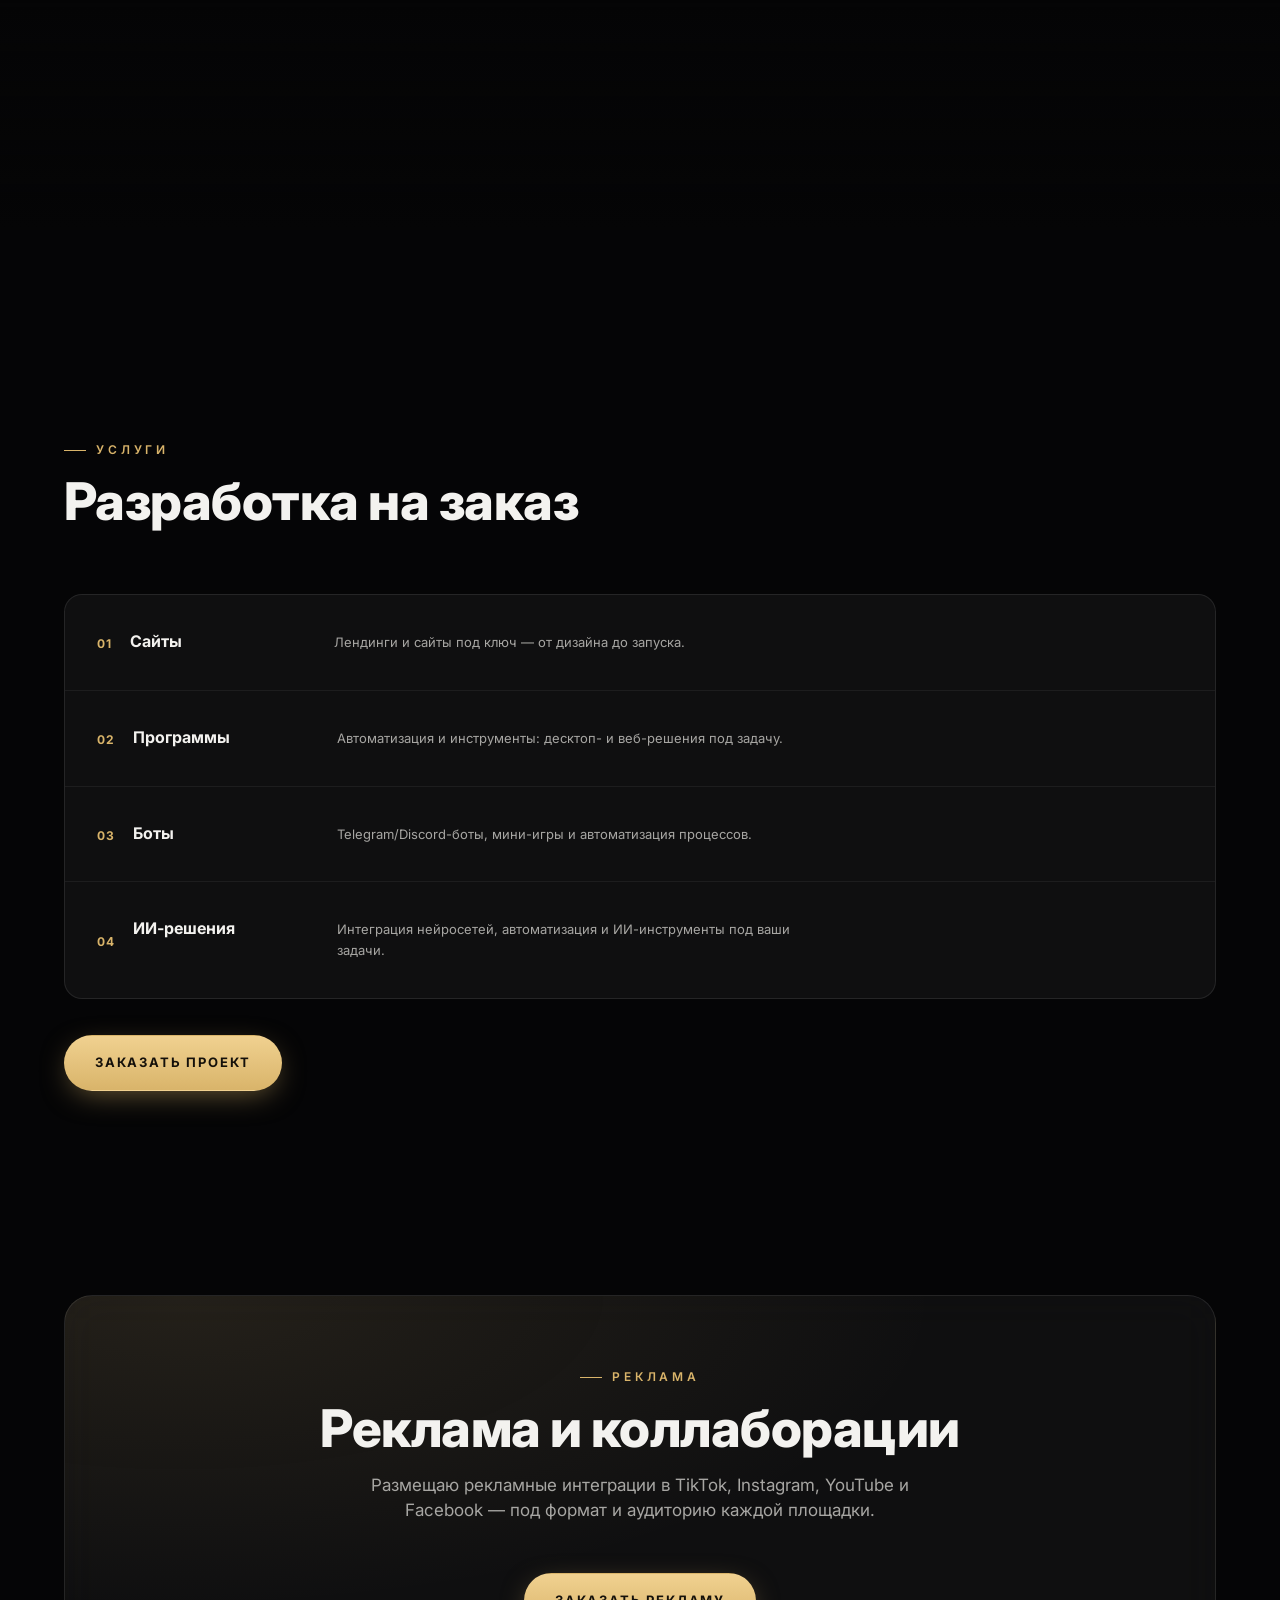
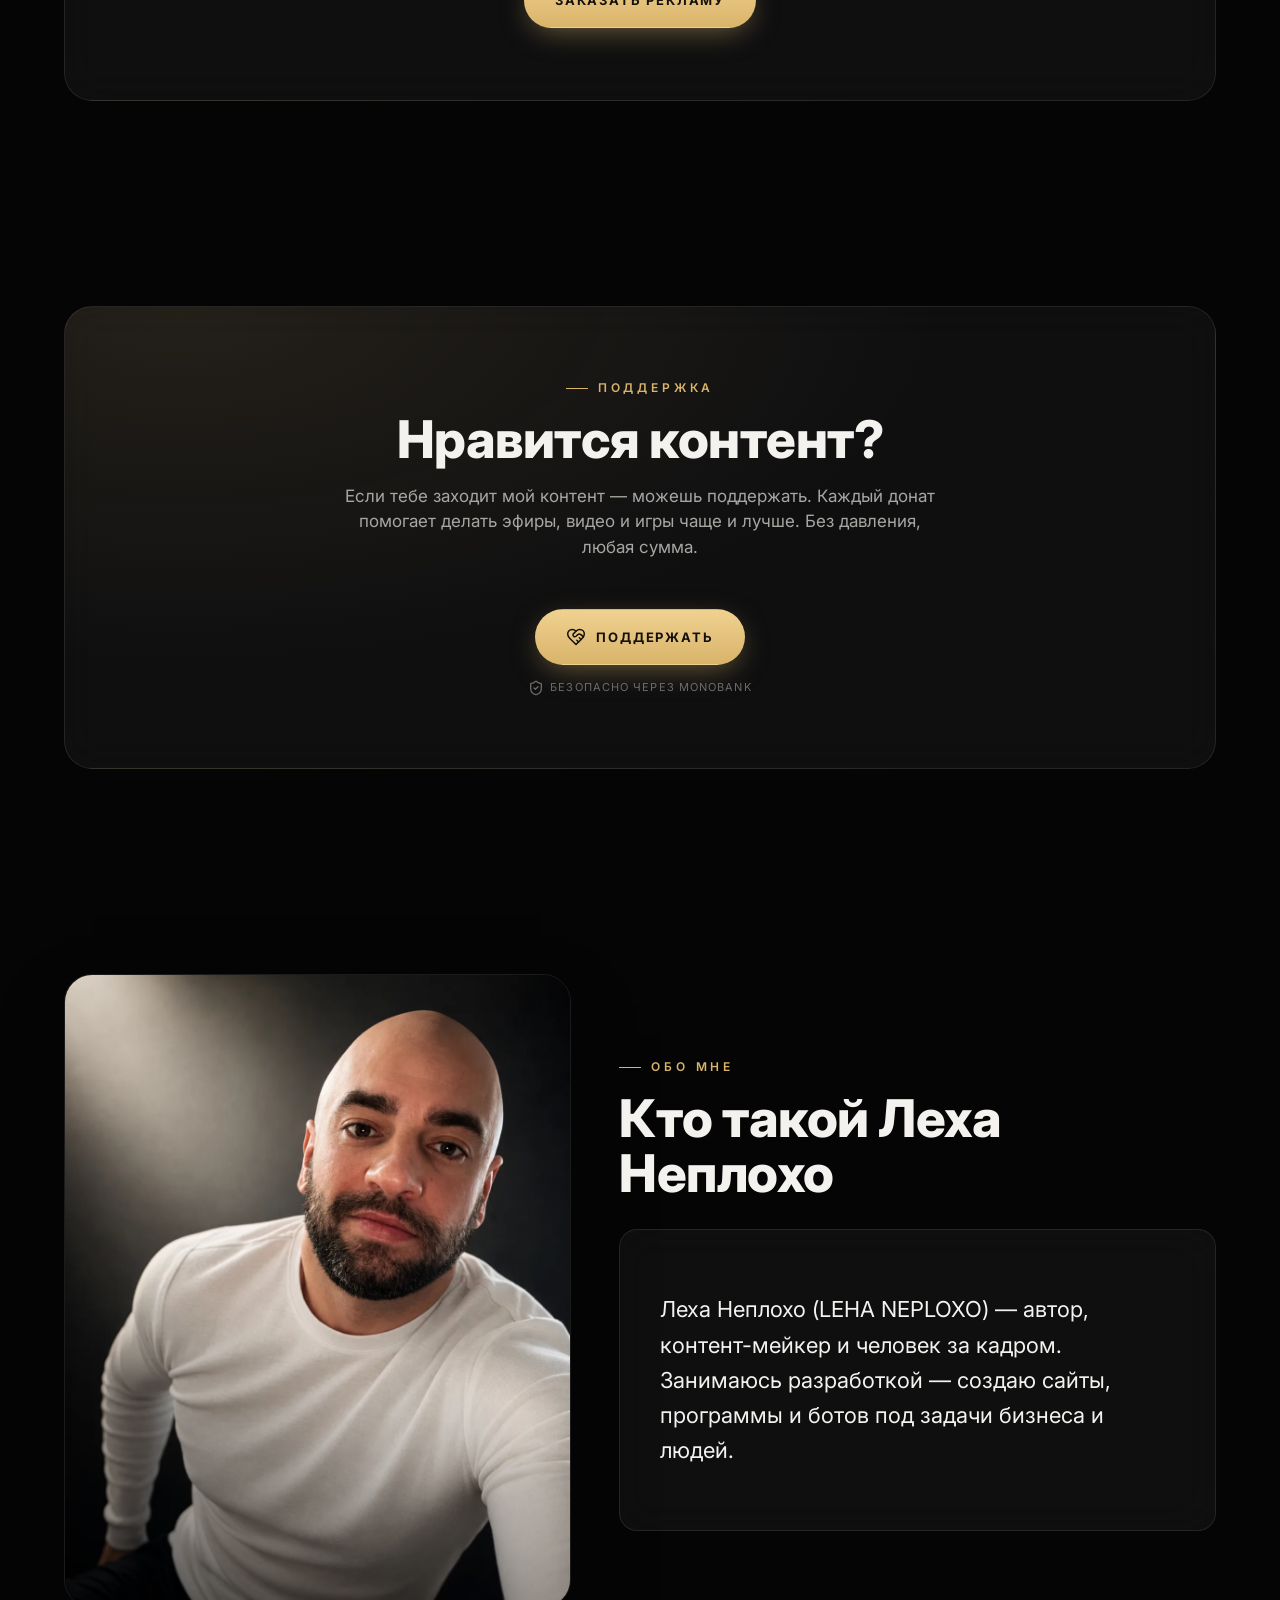
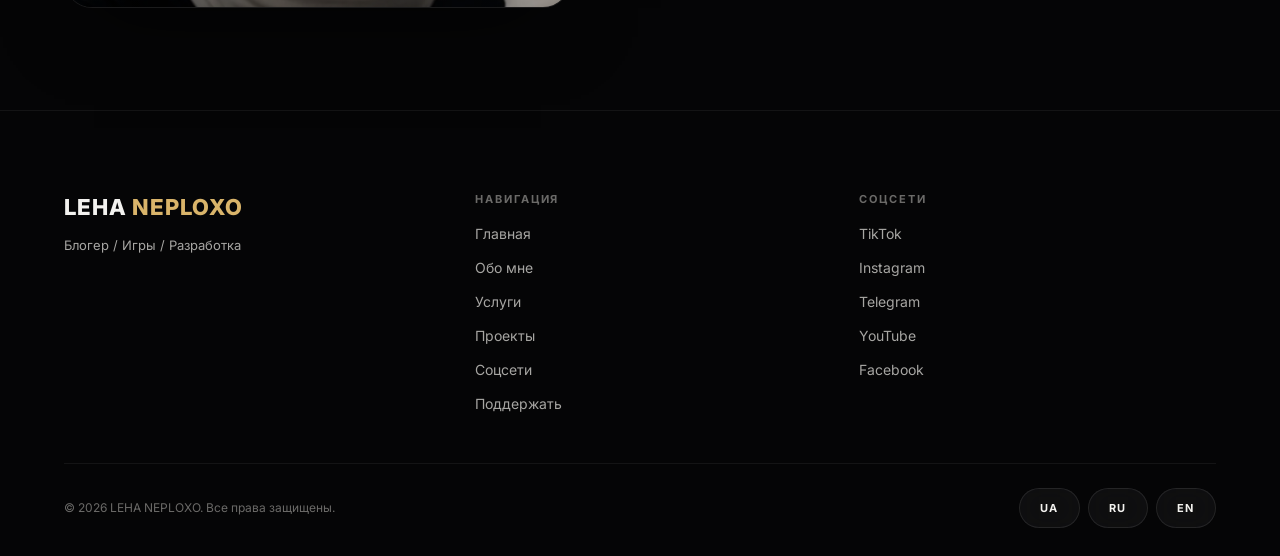
==== commit e17c9d6b: "Redesign home layout: socials first, Message me CTA, Mono support card, full i18n - Socials right un" ====
--- a/index.html
+++ b/index.html
@@ -1,20 +1,27 @@
 <!DOCTYPE html>
-<html lang="ru">
+<html lang="ru" data-page-lang="ru">
 <head>
 <meta charset="UTF-8">
 <meta name="viewport" content="width=device-width, initial-scale=1, viewport-fit=cover">
-<title>LEHA NEPLOXO — Personal creator & Web Developer</title>
-<meta name="description" content="LEHA NEPLOXO — content creator and developer. Websites, programs, bots and AI solutions on demand.">
+<title data-i18n="meta.title">Леха Неплохо (LEHA NEPLOXO) — блогер, разработчик сайтов и игр</title>
+<meta name="description" data-i18n-attr="content:meta.description" content="Официальный сайт Лехи Неплохо (LEHA NEPLOXO): блогер и разработчик. Сайты, программы, боты и ИИ-решения на заказ, онлайн-игра LEHA NEPLOXO WORLD и соцсети.">
 <meta name="theme-color" content="#050506">
 <link rel="icon" href="data:image/svg+xml,%3Csvg xmlns='http://www.w3.org/2000/svg' viewBox='0 0 64 64'%3E%3Crect width='64' height='64' rx='14' fill='%23050506'/%3E%3Ctext x='32' y='42' font-family='Arial,sans-serif' font-weight='900' font-size='30' fill='%23d9b46a' text-anchor='middle'%3EL%3C/text%3E%3C/svg%3E">
 <link rel="preconnect" href="https://fonts.googleapis.com">
 <link rel="preconnect" href="https://fonts.gstatic.com" crossorigin>
 <link rel="stylesheet" href="css/style.css">
+<!-- lang-links -->
 <link rel="canonical" href="https://lehaneploxo.com/">
+<meta property="og:url" content="https://lehaneploxo.com/">
+<meta property="og:locale" content="ru_RU">
+<link rel="alternate" hreflang="ru" href="https://lehaneploxo.com/">
+<link rel="alternate" hreflang="uk" href="https://lehaneploxo.com/ua/">
+<link rel="alternate" hreflang="en" href="https://lehaneploxo.com/en/">
+<link rel="alternate" hreflang="x-default" href="https://lehaneploxo.com/">
+<!-- /lang-links -->
 <meta property="og:type" content="website">
-<meta property="og:title" content="LEHA NEPLOXO — Personal creator & Web Developer">
-<meta property="og:description" content="LEHA NEPLOXO — content creator and developer. Websites, programs, bots and AI solutions on demand.">
-<meta property="og:url" content="https://lehaneploxo.com/">
+<meta property="og:title" data-i18n-attr="content:meta.title" content="Леха Неплохо (LEHA NEPLOXO) — блогер, разработчик сайтов и игр">
+<meta property="og:description" data-i18n-attr="content:meta.description" content="Официальный сайт Лехи Неплохо (LEHA NEPLOXO): блогер и разработчик. Сайты, программы, боты и ИИ-решения на заказ, онлайн-игра LEHA NEPLOXO WORLD и соцсети.">
 <meta property="og:image" content="https://lehaneploxo.com/assets/img/hero-loop-poster.webp">
 <meta name="twitter:card" content="summary_large_image">
 <script type="application/ld+json">
@@ -22,7 +29,7 @@
   "@context": "https://schema.org",
   "@type": "Person",
   "name": "LEHA NEPLOXO",
-  "alternateName": ["Леха Неплохо", "Leha Neploxo", "leha_neploxo", "Alexei"],
+  "alternateName": ["Леха Неплохо", "Лёха Неплохо", "Льоха Неплохо", "Leha Neploxo", "leha_neploxo", "Alexei"],
   "url": "https://lehaneploxo.com/",
   "image": "https://lehaneploxo.com/assets/img/hero-loop-poster.webp",
   "jobTitle": "Content Creator & Web Developer",
@@ -43,7 +50,7 @@
 
 <div class="intro" aria-hidden="true">
   <div class="intro__mark">LEHA NEPLOXO</div>
-  <div class="intro__tag" data-i18n="meta.introTag">Cinematic personal brand</div>
+  <div class="intro__tag" data-i18n="meta.introTag">Личный бренд</div>
 </div>
 
 <div class="page-fade" aria-hidden="true"></div>
@@ -54,12 +61,12 @@
     <a href="#home" class="nav__logo">LEHA<span> </span><span style="color:var(--accent)">NEPLOXO</span></a>
 
     <nav class="nav__links" aria-label="Primary">
-      <a href="#home" data-i18n="nav.home">HOME</a>
-      <a href="#about" data-i18n="nav.about">ABOUT</a>
-      <a href="#services" data-i18n="nav.services">SERVICES</a>
-      <a href="#projects" data-i18n="nav.projects">PROJECTS</a>
-      <a href="#socials" data-i18n="nav.socials">SOCIALS</a>
-      <a href="#support" data-i18n="nav.support">SUPPORT</a>
+      <a href="#home" data-i18n="nav.home">Главная</a>
+      <a href="#socials" data-i18n="nav.socials">Соцсети</a>
+      <a href="#projects" data-i18n="nav.projects">Проекты</a>
+      <a href="#services" data-i18n="nav.services">Услуги</a>
+      <a href="#support" data-i18n="nav.support">Поддержать</a>
+      <a href="#about" data-i18n="nav.about">Обо мне</a>
     </nav>
 
     <div class="nav__right">
@@ -84,12 +91,12 @@
 <!-- MOBILE MENU -->
 <div class="mmenu" aria-hidden="true">
   <nav class="mmenu__links" aria-label="Mobile">
-    <a href="#home" data-i18n="nav.home">HOME</a>
-    <a href="#about" data-i18n="nav.about">ABOUT</a>
-    <a href="#services" data-i18n="nav.services">SERVICES</a>
-    <a href="#projects" data-i18n="nav.projects">PROJECTS</a>
-    <a href="#socials" data-i18n="nav.socials">SOCIALS</a>
-    <a href="#support" data-i18n="nav.support">SUPPORT</a>
+    <a href="#home" data-i18n="nav.home">Главная</a>
+    <a href="#socials" data-i18n="nav.socials">Соцсети</a>
+    <a href="#projects" data-i18n="nav.projects">Проекты</a>
+    <a href="#services" data-i18n="nav.services">Услуги</a>
+    <a href="#support" data-i18n="nav.support">Поддержать</a>
+    <a href="#about" data-i18n="nav.about">Обо мне</a>
   </nav>
   <div class="mmenu__foot">
     <button type="button" class="btn btn--ghost btn--sm" data-lang="ua">UA</button>
@@ -103,98 +110,123 @@
   <!-- HERO -->
   <section class="hero" id="home">
     <div class="hero__media">
-      <img src="assets/img/hero-loop-poster.webp" alt="" data-i18n-attr="alt:hero.alt">
+      <img src="assets/img/hero-loop-poster.webp" alt="Портрет Лехи Неплохо (LEHA NEPLOXO)" data-i18n-attr="alt:hero.alt">
       <video data-bgvideo muted loop playsinline autoplay preload="auto" poster="assets/img/hero-loop-poster.webp">
         <source src="assets/video/hero-loop.mp4" type="video/mp4">
       </video>
       <div class="hero__scrim"></div>
     </div>
     <div class="hero__content wrap">
-      <div class="hero__kicker" data-i18n="hero.kicker">Personal creator</div>
+      <div class="hero__kicker" data-i18n="hero.kicker">Блогер · Разработчик</div>
       <h1 class="hero__title">
         <span><b>LEHA</b></span><span><b>NEPLOXO</b></span>
       </h1>
-      <p class="hero__subtitle" data-i18n="hero.subtitle">Digital projects / Content</p>
+      <p class="hero__subtitle" data-i18n="hero.subtitle">Контент / Игры / Разработка</p>
       <div class="hero__cta">
-        <a href="#projects" class="btn btn--primary" data-i18n="hero.cta.primary">MY PROJECTS</a>
-        <a href="https://send.monobank.ua/jar/66xh9K3jV2" target="_blank" rel="noopener" class="btn btn--ghost" data-i18n="hero.cta.secondary">Поддержать автора</a>
-      </div>
-    </div>
-    <div class="hero__scroll"><span data-i18n="hero.scroll">Scroll</span><i></i></div>
-  </section>
-
-  <!-- ABOUT -->
-  <section class="section" id="about">
-    <div class="wrap about__grid">
-      <div class="about__frame" data-reveal="scale">
-        <div class="about__glow" aria-hidden="true"></div>
-        <img src="assets/img/portrait-about.webp" alt="" data-i18n-attr="alt:about.alt" loading="lazy">
-      </div>
-      <div data-reveal style="transition-delay:120ms">
-        <div class="eyebrow" data-i18n="about.label">ABOUT</div>
-        <h2 class="section-title" data-i18n="about.title">Who is LEHA NEPLOXO</h2>
-        <div class="about__panel" style="margin-top:28px">
-          <p class="about__intro" data-i18n="about.intro">—</p>
-          <a class="about__note" href="#services" data-i18n="about.note">Development services ↓</a>
-        </div>
-      </div>
-    </div>
-  </section>
-
-  <!-- SERVICES -->
-  <section class="section" id="services">
+        <a href="https://t.me/Alexseievitsh" target="_blank" rel="noopener" class="btn btn--primary" data-i18n="hero.cta.primary">Написать мне</a>
+        <a href="https://send.monobank.ua/jar/66xh9K3jV2" target="_blank" rel="noopener" class="btn btn--ghost" data-i18n="hero.cta.secondary">Поддержать через Mono</a>
+      </div>
+    </div>
+    <div class="hero__scroll"><span data-i18n="hero.scroll">Листай</span><i></i></div>
+  </section>
+
+  <!-- SOCIALS -->
+  <section class="section" id="socials">
     <div class="wrap">
       <div class="section-head" data-reveal>
-        <div class="eyebrow" data-i18n="services.label">SERVICES</div>
-        <h2 class="section-title" data-i18n="services.title">Development on demand</h2>
-      </div>
-      <div class="services__list" data-reveal>
-
-        <div class="svc-row">
-          <span class="svc-row__num">01</span>
-          <div class="svc-row__body">
-            <div class="svc-row__title" data-i18n="services.card1.title">Websites</div>
-            <p class="svc-row__desc" data-i18n="services.card1.desc">Landing pages and full sites — from design to launch.</p>
-          </div>
-        </div>
-
-        <div class="svc-row">
-          <span class="svc-row__num">02</span>
-          <div class="svc-row__body">
-            <div class="svc-row__title" data-i18n="services.card2.title">Programs</div>
-            <p class="svc-row__desc" data-i18n="services.card2.desc">Automation and tools: desktop and web solutions built to spec.</p>
-          </div>
-        </div>
-
-        <div class="svc-row">
-          <span class="svc-row__num">03</span>
-          <div class="svc-row__body">
-            <div class="svc-row__title" data-i18n="services.card3.title">Bots</div>
-            <p class="svc-row__desc" data-i18n="services.card3.desc">Telegram/Discord bots, mini-games and process automation.</p>
-          </div>
-        </div>
-
-        <div class="svc-row">
-          <span class="svc-row__num">04</span>
-          <div class="svc-row__body">
-            <div class="svc-row__title" data-i18n="services.card4.title">AI solutions</div>
-            <p class="svc-row__desc" data-i18n="services.card4.desc">Neural network integrations, automation and AI-powered tools built to spec.</p>
-          </div>
-        </div>
-
-      </div>
-      <div class="services__cta" data-reveal style="transition-delay:100ms">
-        <a class="btn btn--primary" href="https://t.me/Alexseievitsh" target="_blank" rel="noopener" data-i18n="services.cta">Order a project</a>
-      </div>
+        <div class="eyebrow" data-i18n="socials.label">Соцсети</div>
+        <h2 class="section-title" data-i18n="socials.title">Найти меня</h2>
+        <p class="section-sub" data-i18n="socials.sub">Эфиры, видео и новости — выбирай, где удобнее.</p>
+      </div>
+      <div class="socials__grid">
+
+        <a class="scard" href="https://www.tiktok.com/@lehaneploxo" target="_blank" rel="noopener" data-reveal data-cursor-hover>
+          <span class="scard__icon">
+            <svg viewBox="0 0 24 24"><path d="M16.6 5.82c-.9-.78-1.5-1.9-1.63-3.13h-3.02v13.4a2.63 2.63 0 1 1-1.86-2.52V10.5a5.6 5.6 0 1 0 4.88 5.55V9.4a6.7 6.7 0 0 0 3.9 1.24V7.6a3.9 3.9 0 0 1-2.27-1.78Z"/></svg>
+          </span>
+          <span class="scard__body">
+            <span class="scard__name">TikTok</span>
+            <span class="scard__handle">@lehaneploxo</span>
+          </span>
+          <span class="scard__arrow"><svg viewBox="0 0 24 24" fill="none"><path d="M7 17L17 7M17 7H9M17 7V15" stroke="currentColor" stroke-width="2" stroke-linecap="round" stroke-linejoin="round"/></svg></span>
+        </a>
+
+        <a class="scard" href="https://www.instagram.com/leha_neploxo" target="_blank" rel="noopener" data-reveal style="transition-delay:100ms" data-cursor-hover>
+          <span class="scard__icon">
+            <svg viewBox="0 0 24 24"><path d="M12 2.2c2.7 0 3 0 4.12.06 1.1.05 1.85.23 2.5.48.68.26 1.25.62 1.82 1.19.57.57.93 1.14 1.19 1.82.25.65.43 1.4.48 2.5.06 1.12.06 1.42.06 4.12s0 3-.06 4.12c-.05 1.1-.23 1.85-.48 2.5a5.06 5.06 0 0 1-1.19 1.82 5.06 5.06 0 0 1-1.82 1.19c-.65.25-1.4.43-2.5.48-1.12.06-1.42.06-4.12.06s-3 0-4.12-.06c-1.1-.05-1.85-.23-2.5-.48a5.06 5.06 0 0 1-1.82-1.19 5.06 5.06 0 0 1-1.19-1.82c-.25-.65-.43-1.4-.48-2.5C2.2 15 2.2 14.7 2.2 12s0-3 .06-4.12c.05-1.1.23-1.85.48-2.5.26-.68.62-1.25 1.19-1.82A5.06 5.06 0 0 1 5.75 1.87c.65-.25 1.4-.43 2.5-.48C9.37 1.33 9.7 1.33 12 1.33Zm0 1.8c-2.67 0-2.98 0-4.03.06-.96.04-1.48.2-1.83.34-.46.18-.79.39-1.13.74-.35.34-.56.67-.74 1.13-.14.35-.3.87-.34 1.83C4 8.35 4 8.66 4 11.33v.34c0 2.67 0 2.98.06 4.03.04.96.2 1.48.34 1.83.18.46.39.79.74 1.13.34.35.67.56 1.13.74.35.14.87.3 1.83.34 1.05.05 1.36.06 4.03.06s2.98 0 4.03-.06c.96-.04 1.48-.2 1.83-.34.46-.18.79-.39 1.13-.74.35-.34.56-.67.74-1.13.14-.35.3-.87.34-1.83.05-1.05.06-1.36.06-4.03s0-2.98-.06-4.03c-.04-.96-.2-1.48-.34-1.83a2.9 2.9 0 0 0-.74-1.13 2.9 2.9 0 0 0-1.13-.74c-.35-.14-.87-.3-1.83-.34C14.98 4 14.67 4 12 4Zm0 3.4a4.6 4.6 0 1 1 0 9.2 4.6 4.6 0 0 1 0-9.2Zm0 1.8a2.8 2.8 0 1 0 0 5.6 2.8 2.8 0 0 0 0-5.6Zm4.8-2.9a1.08 1.08 0 1 1 0 2.15 1.08 1.08 0 0 1 0-2.15Z"/></svg>
+          </span>
+          <span class="scard__body">
+            <span class="scard__name">Instagram</span>
+            <span class="scard__handle">@leha_neploxo</span>
+          </span>
+          <span class="scard__arrow"><svg viewBox="0 0 24 24" fill="none"><path d="M7 17L17 7M17 7H9M17 7V15" stroke="currentColor" stroke-width="2" stroke-linecap="round" stroke-linejoin="round"/></svg></span>
+        </a>
+
+        <a class="scard" href="https://t.me/leha_neploxo" target="_blank" rel="noopener" data-reveal style="transition-delay:200ms" data-cursor-hover>
+          <span class="scard__icon">
+            <svg viewBox="0 0 24 24"><path d="M21.6 4.3 3.4 11.4c-1.2.5-1.2 1.2-.2 1.5l4.6 1.4 1.8 5.4c.2.6.4.8.9.8s.7-.2 1-.5l2.3-2.2 4.7 3.5c.9.5 1.5.2 1.7-.8l3.1-14.5c.3-1.3-.4-1.9-1.7-1.7Zm-2.6 3.4-7.5 6.8-.3 3.1-1.5-4.4 9-6 .3.5Z"/></svg>
+          </span>
+          <span class="scard__body">
+            <span class="scard__name">Telegram</span>
+            <span class="scard__handle">@leha_neploxo</span>
+          </span>
+          <span class="scard__arrow"><svg viewBox="0 0 24 24" fill="none"><path d="M7 17L17 7M17 7H9M17 7V15" stroke="currentColor" stroke-width="2" stroke-linecap="round" stroke-linejoin="round"/></svg></span>
+        </a>
+
+        <a class="scard" href="https://www.youtube.com/@lehaneploxo" target="_blank" rel="noopener" data-reveal style="transition-delay:300ms" data-cursor-hover>
+          <span class="scard__icon">
+            <svg viewBox="0 0 24 24"><path d="M22.5 12s0-3.35-.43-4.96a2.86 2.86 0 0 0-2-2.02C18.44 4.6 12 4.6 12 4.6s-6.44 0-8.07.42a2.86 2.86 0 0 0-2 2.02C1.5 8.65 1.5 12 1.5 12s0 3.35.43 4.96a2.86 2.86 0 0 0 2 2.02c1.63.42 8.07.42 8.07.42s6.44 0 8.07-.42a2.86 2.86 0 0 0 2-2.02c.43-1.61.43-4.96.43-4.96ZM9.75 15.4V8.6L15.8 12l-6.05 3.4Z"/></svg>
+          </span>
+          <span class="scard__body">
+            <span class="scard__name">YouTube</span>
+            <span class="scard__handle">@lehaneploxo</span>
+          </span>
+          <span class="scard__arrow"><svg viewBox="0 0 24 24" fill="none"><path d="M7 17L17 7M17 7H9M17 7V15" stroke="currentColor" stroke-width="2" stroke-linecap="round" stroke-linejoin="round"/></svg></span>
+        </a>
+
+        <a class="scard" href="https://www.facebook.com/share/1DMmjqtWmZ/?mibextid=wwXIfr" target="_blank" rel="noopener" data-reveal style="transition-delay:400ms" data-cursor-hover>
+          <span class="scard__icon">
+            <svg viewBox="0 0 24 24"><path d="M13.5 21v-8.02h2.69l.4-3.12h-3.09V7.94c0-.9.25-1.52 1.55-1.52h1.65V3.63A22 22 0 0 0 13.9 3.5c-2.55 0-4.3 1.56-4.3 4.42v2.14H7v3.12h2.6V21h3.9Z"/></svg>
+          </span>
+          <span class="scard__body">
+            <span class="scard__name">Facebook</span>
+          </span>
+          <span class="scard__arrow"><svg viewBox="0 0 24 24" fill="none"><path d="M7 17L17 7M17 7H9M17 7V15" stroke="currentColor" stroke-width="2" stroke-linecap="round" stroke-linejoin="round"/></svg></span>
+        </a>
+
+              <a class="scard scard--support" href="https://send.monobank.ua/jar/66xh9K3jV2" target="_blank" rel="noopener" data-reveal style="transition-delay:500ms" data-cursor-hover>
+          <span class="scard__icon">
+            <svg viewBox="0 0 24 24" style="fill:none;stroke:currentColor;stroke-width:1.8;stroke-linecap:round;stroke-linejoin:round"><path d="M19 14c1.49-1.46 3-3.21 3-5.5A5.5 5.5 0 0 0 16.5 3c-1.76 0-3 .5-4.5 2-1.5-1.5-2.74-2-4.5-2A5.5 5.5 0 0 0 2 8.5c0 2.3 1.5 4.05 3 5.5l7 7Z"/><path d="M12 5 9.04 7.96a2.17 2.17 0 0 0 0 3.08c.82.82 2.13.85 3 .07l2.07-1.9a2.82 2.82 0 0 1 3.79 0l2.96 2.66"/><path d="m18 15-2-2"/><path d="m15 18-2-2"/></svg>
+          </span>
+          <span class="scard__body">
+            <span class="scard__name" data-i18n="socials.support.name">Поддержать</span>
+            <span class="scard__handle">monobank</span>
+          </span>
+          <span class="scard__arrow"><svg viewBox="0 0 24 24" fill="none"><path d="M7 17L17 7M17 7H9M17 7V15" stroke="currentColor" stroke-width="2" stroke-linecap="round" stroke-linejoin="round"/></svg></span>
+        </a>
+
+      </div>
+    </div>
+  </section>
+
+  <!-- PROJECTS -->
+  <section class="section" id="projects">
+    <div class="wrap">
+      <div class="section-head" data-reveal>
+        <div class="eyebrow" data-i18n="projects.label">Проекты</div>
+        <h2 class="section-title" data-i18n="projects.title">Мои проекты</h2>
+        <p class="section-sub" data-i18n="projects.sub">Игры и эксперименты, которые я сделал сам.</p>
+      </div>
+      <div class="projects__grid" data-projects-grid></div>
     </div>
   </section>
 
   <!-- SHOWCASE -->
   <section class="section showcase">
     <div class="wrap section-head" data-reveal>
-      <div class="eyebrow" data-i18n="showcase.label">SHOWCASE</div>
-      <h2 class="section-title" data-i18n="showcase.title">In motion, on camera</h2>
-      <p class="section-sub" data-i18n="showcase.sub">Video as part of the story, not just a background.</p>
+      <div class="eyebrow" data-i18n="showcase.label">В кадре</div>
+      <h2 class="section-title" data-i18n="showcase.title">В движении, в кадре</h2>
+      <p class="section-sub" data-i18n="showcase.sub">Видео как часть истории, а не просто фон.</p>
     </div>
     <div class="showcase__stage" data-reveal="scale">
       <video data-bgvideo muted loop playsinline autoplay preload="auto" poster="assets/img/showcase-poster.webp">
@@ -207,82 +239,50 @@
     </div>
   </section>
 
-  <!-- PROJECTS -->
-  <section class="section" id="projects">
+  <!-- SERVICES -->
+  <section class="section" id="services">
     <div class="wrap">
       <div class="section-head" data-reveal>
-        <div class="eyebrow" data-i18n="projects.label">PORTFOLIO</div>
-        <h2 class="section-title" data-i18n="projects.title">MY PROJECTS</h2>
-        <p class="section-sub" data-i18n="projects.sub">Space for projects that will appear here soon.</p>
-      </div>
-      <div class="projects__grid" data-projects-grid></div>
-    </div>
-  </section>
-
-  <!-- SOCIALS -->
-  <section class="section" id="socials">
-    <div class="wrap">
-      <div class="section-head" data-reveal>
-        <div class="eyebrow" data-i18n="socials.label">FOLLOW ME</div>
-        <h2 class="section-title" data-i18n="socials.title">Social media</h2>
-        <p class="section-sub" data-i18n="socials.sub">Official LEHA NEPLOXO accounts.</p>
-      </div>
-      <div class="socials__grid">
-
-        <a class="scard" href="https://www.tiktok.com/@lehaneploxo" target="_blank" rel="noopener" data-reveal data-cursor-hover>
-          <span class="scard__icon">
-            <svg viewBox="0 0 24 24"><path d="M16.6 5.82c-.9-.78-1.5-1.9-1.63-3.13h-3.02v13.4a2.63 2.63 0 1 1-1.86-2.52V10.5a5.6 5.6 0 1 0 4.88 5.55V9.4a6.7 6.7 0 0 0 3.9 1.24V7.6a3.9 3.9 0 0 1-2.27-1.78Z"/></svg>
-          </span>
-          <span class="scard__body">
-            <span class="scard__name">TikTok</span>
-            <span class="scard__handle">@lehaneploxo</span>
-          </span>
-          <span class="scard__arrow"><svg viewBox="0 0 24 24" fill="none"><path d="M7 17L17 7M17 7H9M17 7V15" stroke="currentColor" stroke-width="2" stroke-linecap="round" stroke-linejoin="round"/></svg></span>
-        </a>
-
-        <a class="scard" href="https://www.instagram.com/leha_neploxo" target="_blank" rel="noopener" data-reveal style="transition-delay:100ms" data-cursor-hover>
-          <span class="scard__icon">
-            <svg viewBox="0 0 24 24"><path d="M12 2.2c2.7 0 3 0 4.12.06 1.1.05 1.85.23 2.5.48.68.26 1.25.62 1.82 1.19.57.57.93 1.14 1.19 1.82.25.65.43 1.4.48 2.5.06 1.12.06 1.42.06 4.12s0 3-.06 4.12c-.05 1.1-.23 1.85-.48 2.5a5.06 5.06 0 0 1-1.19 1.82 5.06 5.06 0 0 1-1.82 1.19c-.65.25-1.4.43-2.5.48-1.12.06-1.42.06-4.12.06s-3 0-4.12-.06c-1.1-.05-1.85-.23-2.5-.48a5.06 5.06 0 0 1-1.82-1.19 5.06 5.06 0 0 1-1.19-1.82c-.25-.65-.43-1.4-.48-2.5C2.2 15 2.2 14.7 2.2 12s0-3 .06-4.12c.05-1.1.23-1.85.48-2.5.26-.68.62-1.25 1.19-1.82A5.06 5.06 0 0 1 5.75 1.87c.65-.25 1.4-.43 2.5-.48C9.37 1.33 9.7 1.33 12 1.33Zm0 1.8c-2.67 0-2.98 0-4.03.06-.96.04-1.48.2-1.83.34-.46.18-.79.39-1.13.74-.35.34-.56.67-.74 1.13-.14.35-.3.87-.34 1.83C4 8.35 4 8.66 4 11.33v.34c0 2.67 0 2.98.06 4.03.04.96.2 1.48.34 1.83.18.46.39.79.74 1.13.34.35.67.56 1.13.74.35.14.87.3 1.83.34 1.05.05 1.36.06 4.03.06s2.98 0 4.03-.06c.96-.04 1.48-.2 1.83-.34.46-.18.79-.39 1.13-.74.35-.34.56-.67.74-1.13.14-.35.3-.87.34-1.83.05-1.05.06-1.36.06-4.03s0-2.98-.06-4.03c-.04-.96-.2-1.48-.34-1.83a2.9 2.9 0 0 0-.74-1.13 2.9 2.9 0 0 0-1.13-.74c-.35-.14-.87-.3-1.83-.34C14.98 4 14.67 4 12 4Zm0 3.4a4.6 4.6 0 1 1 0 9.2 4.6 4.6 0 0 1 0-9.2Zm0 1.8a2.8 2.8 0 1 0 0 5.6 2.8 2.8 0 0 0 0-5.6Zm4.8-2.9a1.08 1.08 0 1 1 0 2.15 1.08 1.08 0 0 1 0-2.15Z"/></svg>
-          </span>
-          <span class="scard__body">
-            <span class="scard__name">Instagram</span>
-            <span class="scard__handle">@leha_neploxo</span>
-          </span>
-          <span class="scard__arrow"><svg viewBox="0 0 24 24" fill="none"><path d="M7 17L17 7M17 7H9M17 7V15" stroke="currentColor" stroke-width="2" stroke-linecap="round" stroke-linejoin="round"/></svg></span>
-        </a>
-
-        <a class="scard" href="https://t.me/leha_neploxo" target="_blank" rel="noopener" data-reveal style="transition-delay:200ms" data-cursor-hover>
-          <span class="scard__icon">
-            <svg viewBox="0 0 24 24"><path d="M21.6 4.3 3.4 11.4c-1.2.5-1.2 1.2-.2 1.5l4.6 1.4 1.8 5.4c.2.6.4.8.9.8s.7-.2 1-.5l2.3-2.2 4.7 3.5c.9.5 1.5.2 1.7-.8l3.1-14.5c.3-1.3-.4-1.9-1.7-1.7Zm-2.6 3.4-7.5 6.8-.3 3.1-1.5-4.4 9-6 .3.5Z"/></svg>
-          </span>
-          <span class="scard__body">
-            <span class="scard__name">Telegram</span>
-            <span class="scard__handle">@leha_neploxo</span>
-          </span>
-          <span class="scard__arrow"><svg viewBox="0 0 24 24" fill="none"><path d="M7 17L17 7M17 7H9M17 7V15" stroke="currentColor" stroke-width="2" stroke-linecap="round" stroke-linejoin="round"/></svg></span>
-        </a>
-
-        <a class="scard" href="https://www.youtube.com/@lehaneploxo" target="_blank" rel="noopener" data-reveal style="transition-delay:300ms" data-cursor-hover>
-          <span class="scard__icon">
-            <svg viewBox="0 0 24 24"><path d="M22.5 12s0-3.35-.43-4.96a2.86 2.86 0 0 0-2-2.02C18.44 4.6 12 4.6 12 4.6s-6.44 0-8.07.42a2.86 2.86 0 0 0-2 2.02C1.5 8.65 1.5 12 1.5 12s0 3.35.43 4.96a2.86 2.86 0 0 0 2 2.02c1.63.42 8.07.42 8.07.42s6.44 0 8.07-.42a2.86 2.86 0 0 0 2-2.02c.43-1.61.43-4.96.43-4.96ZM9.75 15.4V8.6L15.8 12l-6.05 3.4Z"/></svg>
-          </span>
-          <span class="scard__body">
-            <span class="scard__name">YouTube</span>
-            <span class="scard__handle">@lehaneploxo</span>
-          </span>
-          <span class="scard__arrow"><svg viewBox="0 0 24 24" fill="none"><path d="M7 17L17 7M17 7H9M17 7V15" stroke="currentColor" stroke-width="2" stroke-linecap="round" stroke-linejoin="round"/></svg></span>
-        </a>
-
-        <a class="scard" href="https://www.facebook.com/share/1DMmjqtWmZ/?mibextid=wwXIfr" target="_blank" rel="noopener" data-reveal style="transition-delay:400ms" data-cursor-hover>
-          <span class="scard__icon">
-            <svg viewBox="0 0 24 24"><path d="M13.5 21v-8.02h2.69l.4-3.12h-3.09V7.94c0-.9.25-1.52 1.55-1.52h1.65V3.63A22 22 0 0 0 13.9 3.5c-2.55 0-4.3 1.56-4.3 4.42v2.14H7v3.12h2.6V21h3.9Z"/></svg>
-          </span>
-          <span class="scard__body">
-            <span class="scard__name">Facebook</span>
-          </span>
-          <span class="scard__arrow"><svg viewBox="0 0 24 24" fill="none"><path d="M7 17L17 7M17 7H9M17 7V15" stroke="currentColor" stroke-width="2" stroke-linecap="round" stroke-linejoin="round"/></svg></span>
-        </a>
-
+        <div class="eyebrow" data-i18n="services.label">Услуги</div>
+        <h2 class="section-title" data-i18n="services.title">Разработка на заказ</h2>
+      </div>
+      <div class="services__list" data-reveal>
+
+        <div class="svc-row">
+          <span class="svc-row__num">01</span>
+          <div class="svc-row__body">
+            <div class="svc-row__title" data-i18n="services.card1.title">Сайты</div>
+            <p class="svc-row__desc" data-i18n="services.card1.desc">Лендинги и сайты под ключ — от дизайна до запуска.</p>
+          </div>
+        </div>
+
+        <div class="svc-row">
+          <span class="svc-row__num">02</span>
+          <div class="svc-row__body">
+            <div class="svc-row__title" data-i18n="services.card2.title">Программы</div>
+            <p class="svc-row__desc" data-i18n="services.card2.desc">Автоматизация и инструменты: десктоп- и веб-решения под задачу.</p>
+          </div>
+        </div>
+
+        <div class="svc-row">
+          <span class="svc-row__num">03</span>
+          <div class="svc-row__body">
+            <div class="svc-row__title" data-i18n="services.card3.title">Боты</div>
+            <p class="svc-row__desc" data-i18n="services.card3.desc">Telegram/Discord-боты, мини-игры и автоматизация процессов.</p>
+          </div>
+        </div>
+
+        <div class="svc-row">
+          <span class="svc-row__num">04</span>
+          <div class="svc-row__body">
+            <div class="svc-row__title" data-i18n="services.card4.title">ИИ-решения</div>
+            <p class="svc-row__desc" data-i18n="services.card4.desc">Интеграция нейросетей, автоматизация и ИИ-инструменты под ваши задачи.</p>
+          </div>
+        </div>
+
+      </div>
+      <div class="services__cta" data-reveal style="transition-delay:100ms">
+        <a class="btn btn--primary" href="https://t.me/Alexseievitsh" target="_blank" rel="noopener" data-i18n="services.cta">Заказать проект</a>
       </div>
     </div>
   </section>
@@ -291,10 +291,10 @@
   <section class="section" id="advertising">
     <div class="wrap">
       <div class="support__panel" data-reveal="scale">
-        <div class="eyebrow" data-i18n="ads.label">ADVERTISING</div>
-        <h2 class="section-title" data-i18n="ads.title">Advertising & collabs</h2>
-        <p class="support__text" data-i18n="ads.text">—</p>
-        <a class="btn btn--primary" style="margin-top:32px" href="https://t.me/Alexseievitsh" target="_blank" rel="noopener" data-i18n="ads.cta">Order advertising</a>
+        <div class="eyebrow" data-i18n="ads.label">Реклама</div>
+        <h2 class="section-title" data-i18n="ads.title">Реклама и коллаборации</h2>
+        <p class="support__text" data-i18n="ads.text">Размещаю рекламные интеграции в TikTok, Instagram, YouTube и Facebook — под формат и аудиторию каждой площадки.</p>
+        <a class="btn btn--primary" style="margin-top:32px" href="https://t.me/Alexseievitsh" target="_blank" rel="noopener" data-i18n="ads.cta">Заказать рекламу</a>
       </div>
     </div>
   </section>
@@ -303,11 +303,28 @@
   <section class="section" id="support">
     <div class="wrap">
       <div class="support__panel" data-reveal="scale">
-        <div class="eyebrow" data-i18n="support.label">SUPPORT</div>
-        <h2 class="section-title" data-i18n="support.title">Поддержка проекта</h2>
-        <p class="support__text" data-i18n="support.text">—</p>
-        <a class="btn btn--primary" style="margin-top:32px" href="https://send.monobank.ua/jar/66xh9K3jV2" target="_blank" rel="noopener" data-i18n="support.cta">Поддержать автора</a>
-        <div class="support__via" data-i18n="support.via">via Monobank</div>
+        <div class="eyebrow" data-i18n="support.label">Поддержка</div>
+        <h2 class="section-title" data-i18n="support.title">Нравится контент?</h2>
+        <p class="support__text" data-i18n="support.text">Если тебе заходит мой контент — можешь поддержать. Каждый донат помогает делать эфиры, видео и игры чаще и лучше. Без давления, любая сумма.</p>
+        <a class="btn btn--primary btn--heart" style="margin-top:32px" href="https://send.monobank.ua/jar/66xh9K3jV2" target="_blank" rel="noopener"><svg width="20" height="20" aria-hidden="true" viewBox="0 0 24 24" style="fill:none;stroke:currentColor;stroke-width:1.8;stroke-linecap:round;stroke-linejoin:round"><path d="M19 14c1.49-1.46 3-3.21 3-5.5A5.5 5.5 0 0 0 16.5 3c-1.76 0-3 .5-4.5 2-1.5-1.5-2.74-2-4.5-2A5.5 5.5 0 0 0 2 8.5c0 2.3 1.5 4.05 3 5.5l7 7Z"/><path d="M12 5 9.04 7.96a2.17 2.17 0 0 0 0 3.08c.82.82 2.13.85 3 .07l2.07-1.9a2.82 2.82 0 0 1 3.79 0l2.96 2.66"/><path d="m18 15-2-2"/><path d="m15 18-2-2"/></svg><span data-i18n="support.cta">Поддержать</span></a>
+        <div class="support__via support__safe"><svg viewBox="0 0 24 24" width="16" height="16" style="fill:none;stroke:currentColor;stroke-width:2;stroke-linecap:round;stroke-linejoin:round"><path d="M20 13c0 5-3.5 7.5-7.66 8.95a1 1 0 0 1-.67-.01C7.5 20.5 4 18 4 13V6a1 1 0 0 1 1-1c2 0 4.5-1.2 6.24-2.72a1.17 1.17 0 0 1 1.52 0C14.51 3.81 17 5 19 5a1 1 0 0 1 1 1z"/><path d="m9 12 2 2 4-4"/></svg><span data-i18n="support.via">Безопасно через monobank</span></div>
+      </div>
+    </div>
+  </section>
+
+  <!-- ABOUT -->
+  <section class="section" id="about">
+    <div class="wrap about__grid">
+      <div class="about__frame" data-reveal="scale">
+        <div class="about__glow" aria-hidden="true"></div>
+        <img src="assets/img/portrait-about.webp" alt="Фото Лехи Неплохо (LEHA NEPLOXO)" data-i18n-attr="alt:about.alt" loading="lazy">
+      </div>
+      <div data-reveal style="transition-delay:120ms">
+        <div class="eyebrow" data-i18n="about.label">Обо мне</div>
+        <h2 class="section-title" data-i18n="about.title">Кто такой Леха Неплохо</h2>
+        <div class="about__panel" style="margin-top:28px">
+          <p class="about__intro" data-i18n="about.intro">Леха Неплохо (LEHA NEPLOXO) — автор, контент-мейкер и человек за кадром. Занимаюсь разработкой — создаю сайты, программы и ботов под задачи бизнеса и людей.</p>
+        </div>
       </div>
     </div>
   </section>
@@ -320,22 +337,22 @@
     <div class="footer__top">
       <div class="footer__brand">
         <div class="footer__logo">LEHA<span> NEPLOXO</span></div>
-        <p class="footer__tag" data-i18n="footer.tagline">Personal creator / Digital projects / Content</p>
+        <p class="footer__tag" data-i18n="footer.tagline">Блогер / Игры / Разработка</p>
       </div>
       <div class="footer__cols">
         <div class="footer__col">
-          <h4 data-i18n="footer.nav">Navigation</h4>
+          <h4 data-i18n="footer.nav">Навигация</h4>
           <ul>
-            <li><a href="#home" data-i18n="nav.home">HOME</a></li>
-            <li><a href="#about" data-i18n="nav.about">ABOUT</a></li>
-            <li><a href="#services" data-i18n="nav.services">SERVICES</a></li>
-            <li><a href="#projects" data-i18n="nav.projects">PROJECTS</a></li>
-            <li><a href="#socials" data-i18n="nav.socials">SOCIALS</a></li>
-            <li><a href="#support" data-i18n="nav.support">SUPPORT</a></li>
+            <li><a href="#home" data-i18n="nav.home">Главная</a></li>
+            <li><a href="#about" data-i18n="nav.about">Обо мне</a></li>
+            <li><a href="#services" data-i18n="nav.services">Услуги</a></li>
+            <li><a href="#projects" data-i18n="nav.projects">Проекты</a></li>
+            <li><a href="#socials" data-i18n="nav.socials">Соцсети</a></li>
+            <li><a href="#support" data-i18n="nav.support">Поддержать</a></li>
           </ul>
         </div>
         <div class="footer__col">
-          <h4 data-i18n="footer.social">Social</h4>
+          <h4 data-i18n="footer.social">Соцсети</h4>
           <ul>
             <li><a href="https://www.tiktok.com/@lehaneploxo" target="_blank" rel="noopener">TikTok</a></li>
             <li><a href="https://www.instagram.com/leha_neploxo" target="_blank" rel="noopener">Instagram</a></li>
@@ -347,7 +364,7 @@
       </div>
     </div>
     <div class="footer__bottom">
-      <span>&copy; <span data-year>2026</span> LEHA NEPLOXO. <span data-i18n="footer.rights">All rights reserved.</span></span>
+      <span>&copy; <span data-year>2026</span> LEHA NEPLOXO. <span data-i18n="footer.rights">Все права защищены.</span></span>
       <div style="display:flex;gap:8px">
         <button type="button" class="btn btn--ghost btn--sm" data-lang="ua">UA</button>
         <button type="button" class="btn btn--ghost btn--sm" data-lang="ru">RU</button>
--- a/css/style.css
+++ b/css/style.css
@@ -1003,3 +1003,16 @@
   .nav__logo { font-size: 14px; }
   .lang-switch__btn svg { display: none; }
 }
+
+/* ==========================================================================
+   v2 layout (2026-11)
+   ========================================================================== */
+  /* 2026-11 layout: socials right under the hero, tighter sections, Mono support card */
+  .section { padding-block: clamp(52px, 8vw, 120px); }
+  #socials { padding-top: clamp(40px, 6vw, 90px); }
+  .scard--support { border-color: var(--accent-dim); background: linear-gradient(180deg, rgba(217,180,106,.10), rgba(217,180,106,.03)); }
+  .scard__icon svg[style] { fill: none; }
+  .scard--support .scard__icon { color: var(--accent); }
+  .btn--heart { display: inline-flex; align-items: center; gap: 10px; }
+  .support__safe { display: inline-flex; align-items: center; gap: 6px; }
+  @media (min-width: 900px) { .socials__grid { grid-template-columns: repeat(3, 1fr); } }
